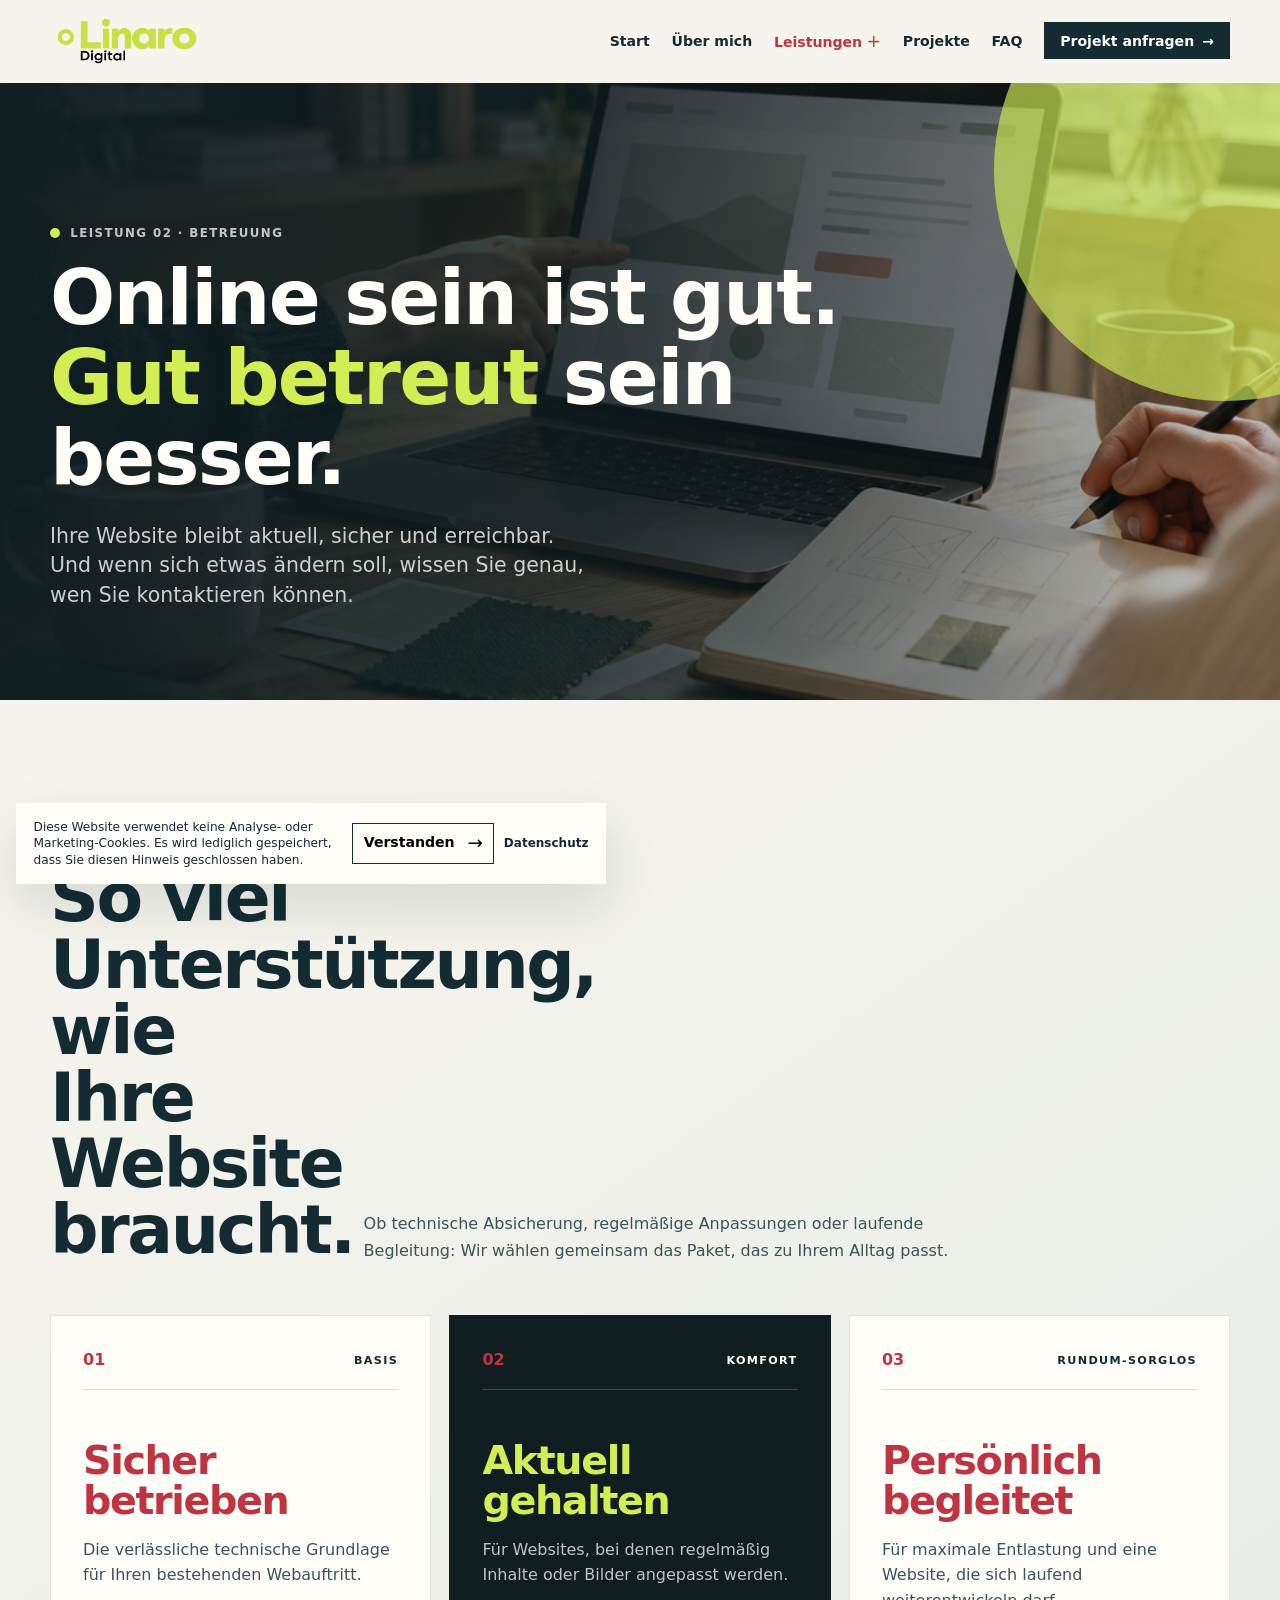
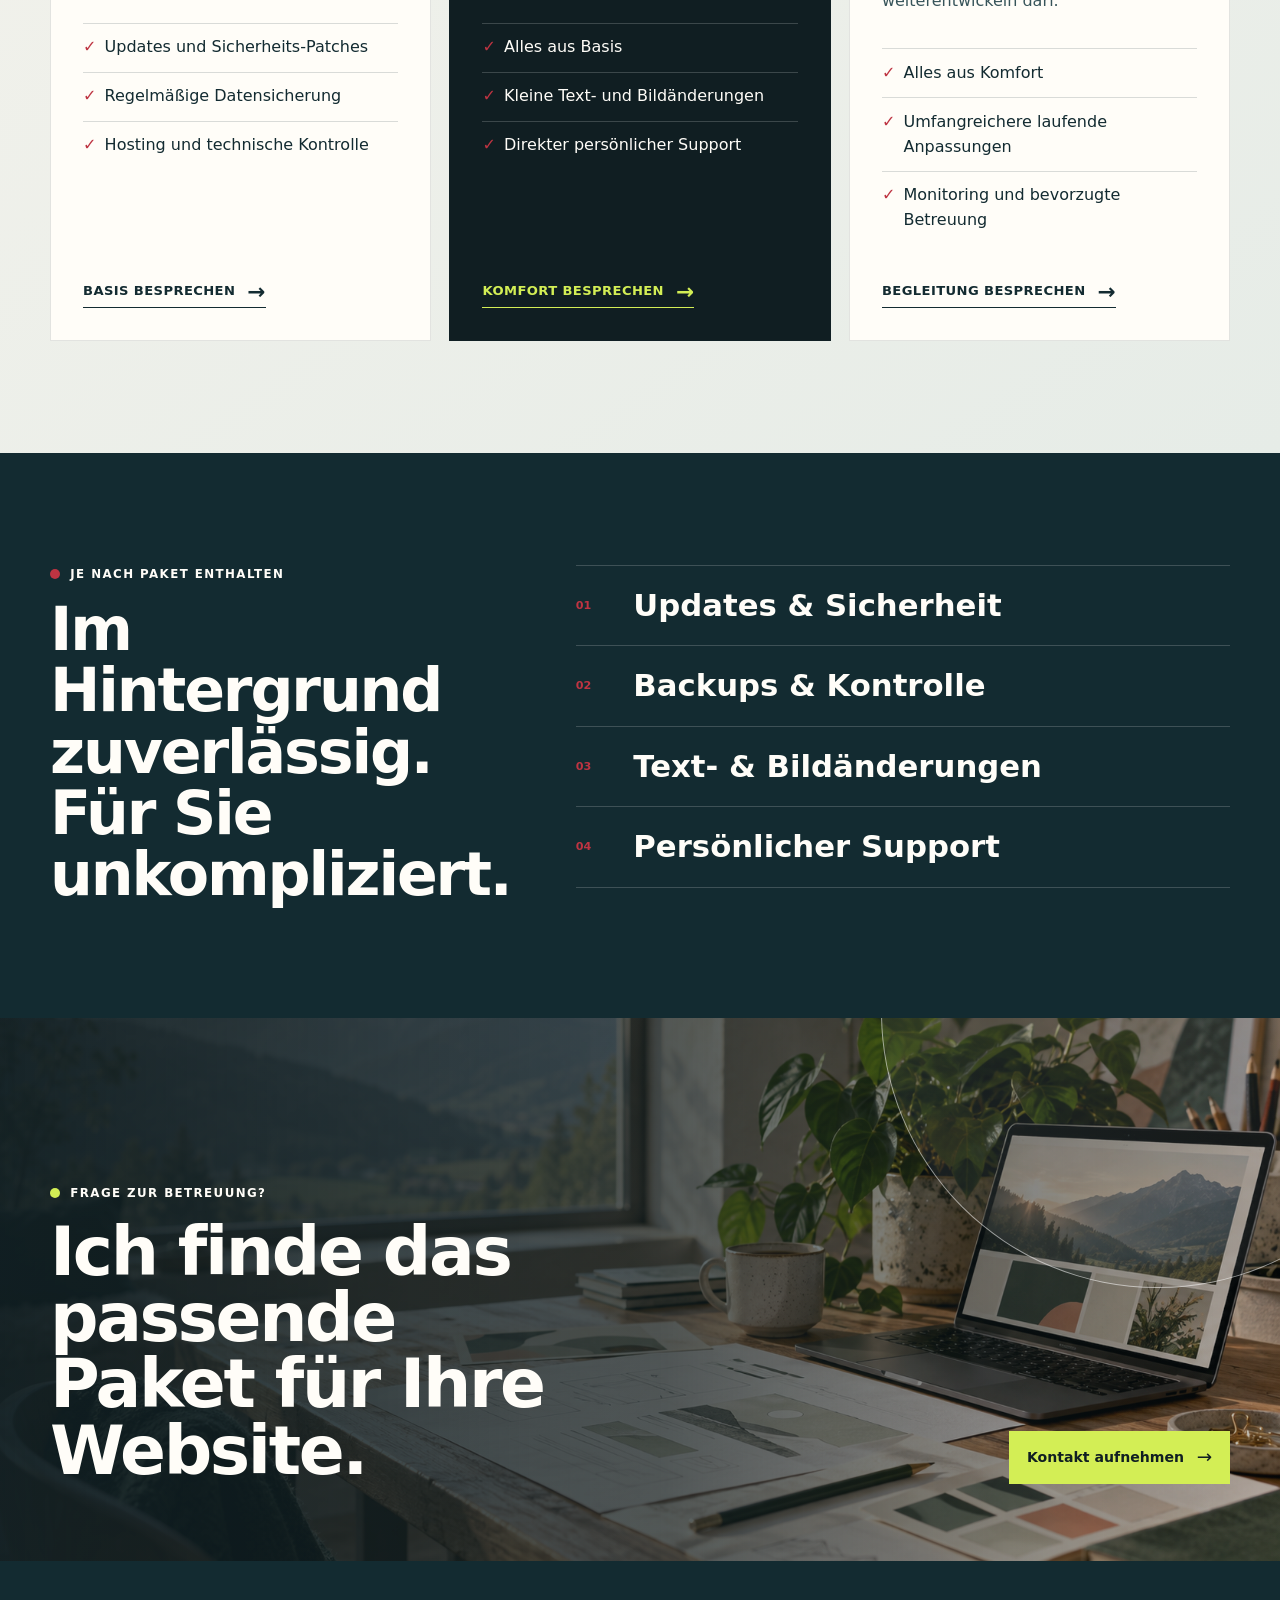
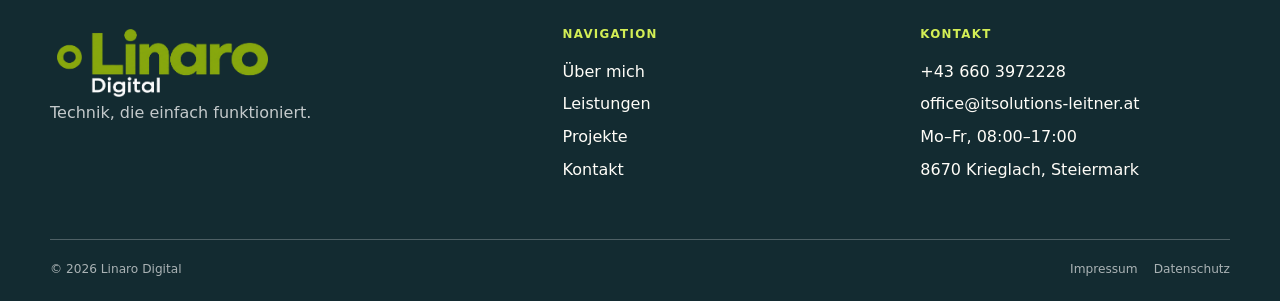
==== betreuung.html @ f9419bc7 "v1.0 Erstversion gutes Setup" ====
<!doctype html>
<html lang="de">
  <head>
    <meta charset="utf-8" />
    <meta name="viewport" content="width=device-width, initial-scale=1" />
    <meta
      name="description"
      content="Laufende Website-Betreuung mit Updates, Backups, Hosting und persönlichem Support von Linaro Digital."
    />
    <link rel="stylesheet" href="css/style.css" />
    <script src="js/script.js" defer></script>
    <title>Website-Betreuung | Linaro Digital</title>
    <link rel="icon" href="images/linaro-mark.png" type="image/png" />
  </head>
  <body>
    <a class="skip-link" href="#main">Zum Inhalt springen</a>
    <header class="site-header">
      <nav class="nav container" aria-label="Hauptnavigation">
        <a class="brand" href="index.html"
          ><span class="brand-mark"></span>Linaro<small>Digital</small></a
        ><button class="menu-toggle" type="button" aria-label="Menü öffnen" aria-expanded="false">
          <span></span><span></span><span></span>
        </button>
        <ul class="nav-links">
          <li><a href="index.html">Start</a></li>
          <li><a href="ueber-uns.html">Über mich</a></li>
          <li class="has-submenu">
            <button type="button">Leistungen</button>
            <ul class="submenu">
              <li><a href="webdesign.html">Webdesign</a></li>
              <li><a class="active" href="betreuung.html">Betreuung</a></li>
              <li><a href="domain-hosting.html">Domain & Hosting</a></li>
            </ul>
          </li>
          <li><a href="referenzen.html">Projekte</a></li>
          <li><a href="faq.html">FAQ</a></li>
          <li><a class="nav-cta" href="kontakt.html">Projekt anfragen</a></li>
        </ul>
      </nav>
    </header>
    <main id="main">
      <section class="page-hero">
        <div class="container reveal">
          <p class="eyebrow">Leistung 02 · Betreuung</p>
          <h1>Online sein ist gut. <span class="lime">Gut betreut</span> sein besser.</h1>
          <p class="lead">
            Ihre Website bleibt aktuell, sicher und erreichbar. Und wenn sich etwas ändern soll,
            wissen Sie genau, wen Sie kontaktieren können.
          </p>
        </div>
      </section>
      <section class="section care-showcase">
        <div class="container">
          <div class="care-showcase__head reveal">
            <div>
              <p class="eyebrow">Drei Möglichkeiten der Betreuung</p>
              <h2>So viel Unterstützung, wie Ihre Website braucht.</h2>
            </div>
            <p>
              Ob technische Absicherung, regelmäßige Anpassungen oder laufende Begleitung: Wir
              wählen gemeinsam das Paket, das zu Ihrem Alltag passt.
            </p>
          </div>
          <div class="care-showcase__grid">
            <article class="care-card reveal">
              <div class="care-card__top">
                <span>01</span>
                <p>Basis</p>
              </div>
              <h3>Sicher betrieben</h3>
              <p>Die verlässliche technische Grundlage für Ihren bestehenden Webauftritt.</p>
              <ul>
                <li>Updates und Sicherheits-Patches</li>
                <li>Regelmäßige Datensicherung</li>
                <li>Hosting und technische Kontrolle</li>
              </ul>
              <a class="text-arrow" href="kontakt.html">Basis besprechen <span>→</span></a>
            </article>
            <article class="care-card care-card--featured reveal delay-1">
              <div class="care-card__top">
                <span>02</span>
                <p>Komfort</p>
              </div>
              <h3>Aktuell gehalten</h3>
              <p>Für Websites, bei denen regelmäßig Inhalte oder Bilder angepasst werden.</p>
              <ul>
                <li>Alles aus Basis</li>
                <li>Kleine Text- und Bildänderungen</li>
                <li>Direkter persönlicher Support</li>
              </ul>
              <a class="text-arrow" href="kontakt.html">Komfort besprechen <span>→</span></a>
            </article>
            <article class="care-card reveal delay-2">
              <div class="care-card__top">
                <span>03</span>
                <p>Rundum-Sorglos</p>
              </div>
              <h3>Persönlich begleitet</h3>
              <p>
                Für maximale Entlastung und eine Website, die sich laufend weiterentwickeln darf.
              </p>
              <ul>
                <li>Alles aus Komfort</li>
                <li>Umfangreichere laufende Anpassungen</li>
                <li>Monitoring und bevorzugte Betreuung</li>
              </ul>
              <a class="text-arrow" href="kontakt.html">Begleitung besprechen <span>→</span></a>
            </article>
          </div>
        </div>
      </section>
      <section class="care-included section section--ink">
        <div class="container">
          <div class="care-included__intro reveal">
            <p class="eyebrow">Je nach Paket enthalten</p>
            <h2>Im Hintergrund zuverlässig. Für Sie unkompliziert.</h2>
          </div>
          <ul class="care-included__list reveal delay-1">
            <li><span>01</span>Updates &amp; Sicherheit</li>
            <li><span>02</span>Backups &amp; Kontrolle</li>
            <li><span>03</span>Text- &amp; Bildänderungen</li>
            <li><span>04</span>Persönlicher Support</li>
          </ul>
        </div>
      </section>
      <section class="cta-band">
        <div class="container">
          <div>
            <p class="eyebrow">Frage zur Betreuung?</p>
            <h2>Ich finde das passende Paket für Ihre Website.</h2>
          </div>
          <a class="button button--primary" href="kontakt.html">Kontakt aufnehmen</a>
        </div>
      </section>
    </main>
    <footer class="site-footer">
      <div class="container">
        <div class="footer-top">
          <div>
            <a class="brand footer-brand" href="index.html"
              ><span class="brand-mark"></span>Linaro<small>Digital</small></a
            >
            <p class="muted">Technik, die einfach funktioniert.</p>
          </div>
          <div>
            <p class="footer-title">Navigation</p>
            <ul class="footer-links">
              <li><a href="ueber-uns.html">Über mich</a></li>
              <li><a href="leistungen.html">Leistungen</a></li>
              <li><a href="referenzen.html">Projekte</a></li>
              <li><a href="kontakt.html">Kontakt</a></li>
            </ul>
          </div>
          <div>
            <p class="footer-title">Kontakt</p>
            <ul class="footer-links">
              <li><a href="tel:+436603972228">+43 660 3972228</a></li>
              <li>
                <a href="mailto:office@itsolutions-leitner.at">office@itsolutions-leitner.at</a>
              </li>
              <li>Mo–Fr, 08:00–17:00</li>
              <li>8670 Krieglach, Steiermark</li>
            </ul>
          </div>
        </div>
        <div class="footer-bottom">
          <span>© 2026 Linaro Digital</span>
          <div>
            <a href="impressum.html">Impressum</a><a href="datenschutz.html">Datenschutz</a>
          </div>
        </div>
      </div>
    </footer>
  </body>
</html>
---- css/style.css ----
/* === 1. VARIABLEN & RESET === */
:root {
  --ink: #132b31;
  --ink-soft: #37545a;
  --paper: #f7f4ed;
  --paper-dark: #e9e4d9;
  --lime: #d9f565;
  --lime-deep: #b8d943;
  --coral: #ff765d;
  --aqua: #aee2db;
  --line: rgba(19, 43, 49, 0.16);
  --white: #fffdf8;
  --shadow: 0 22px 54px rgba(19, 43, 49, 0.13);
  --radius: 1.5rem;
  --display: 'Arial Narrow', 'Helvetica Neue', Arial, sans-serif;
  --body: Arial, Helvetica, sans-serif;
}
* {
  box-sizing: border-box;
}
html {
  scroll-behavior: smooth;
}
body {
  margin: 0;
  color: var(--ink);
  background: var(--paper);
  font-family: var(--body);
  font-size: 16px;
  line-height: 1.55;
}
body.menu-open {
  overflow: hidden;
}
img {
  max-width: 100%;
  display: block;
}
a {
  color: inherit;
  text-decoration: none;
}
button,
input,
textarea,
select {
  font: inherit;
}
button {
  cursor: pointer;
}
.skip-link {
  background: var(--ink);
  color: var(--white);
  left: 1rem;
  padding: 0.7rem 1rem;
  position: fixed;
  top: -5rem;
  z-index: 100;
}
.skip-link:focus {
  top: 1rem;
}
.container {
  width: min(1180px, calc(100% - 3rem));
  margin-inline: auto;
}
.section {
  padding: 7rem 0;
}
.section--tight {
  padding: 4.6rem 0;
}
.section--ink {
  color: var(--white);
  background: var(--ink);
}
.eyebrow {
  align-items: center;
  display: flex;
  font-size: 0.74rem;
  font-weight: 700;
  gap: 0.65rem;
  letter-spacing: 0.12em;
  margin: 0 0 1rem;
  text-transform: uppercase;
}
.eyebrow::before {
  background: var(--coral);
  border-radius: 100%;
  content: '';
  display: inline-block;
  height: 0.62rem;
  width: 0.62rem;
}
.section__head {
  display: grid;
  gap: 1rem;
  grid-template-columns: minmax(0, 1.12fr) minmax(0, 0.7fr);
  margin-bottom: 3.2rem;
}
.section__head p {
  color: var(--ink-soft);
  font-size: 1.05rem;
  margin: 2.2rem 0 0;
  max-width: 36rem;
}
.section--ink .section__head p,
.section--ink .muted {
  color: rgba(255, 255, 255, 0.72);
}
h1,
h2,
h3,
h4 {
  font-family: var(--display);
  letter-spacing: -0.065em;
  line-height: 0.94;
  margin: 0;
}
h1 {
  font-size: clamp(3.7rem, 8.3vw, 8.4rem);
  font-weight: 800;
  max-width: 12ch;
}
h2 {
  font-size: clamp(2.5rem, 5vw, 5rem);
  font-weight: 800;
  max-width: 12ch;
}
h3 {
  font-size: clamp(1.6rem, 2.2vw, 2.25rem);
  font-weight: 750;
}
p {
  margin: 0 0 1rem;
}
.lead {
  font-size: clamp(1.12rem, 1.65vw, 1.4rem);
  line-height: 1.45;
}
.muted {
  color: var(--ink-soft);
}
.text-link {
  border-bottom: 1px solid currentColor;
  font-weight: 700;
  padding-bottom: 0.13rem;
}
.text-link:hover {
  color: var(--coral);
}

/* === 2. TYPOGRAFIE === */
.display-line {
  display: block;
}
.accent {
  color: var(--coral);
}
.lime {
  color: var(--lime);
}
.numbers {
  font-variant-numeric: tabular-nums;
}

/* === 3. LAYOUT === */
.grid-2 {
  display: grid;
  gap: 2rem;
  grid-template-columns: repeat(2, minmax(0, 1fr));
}
.grid-3 {
  display: grid;
  gap: 1.25rem;
  grid-template-columns: repeat(3, minmax(0, 1fr));
}
.grid-4 {
  display: grid;
  gap: 1.1rem;
  grid-template-columns: repeat(4, minmax(0, 1fr));
}
.sr-only {
  height: 1px;
  margin: -1px;
  overflow: hidden;
  position: absolute;
  width: 1px;
  clip: rect(0, 0, 0, 0);
}
.pill {
  border: 1px solid var(--line);
  border-radius: 100vmax;
  display: inline-block;
  font-size: 0.75rem;
  font-weight: 700;
  letter-spacing: 0.06em;
  padding: 0.42rem 0.72rem;
  text-transform: uppercase;
}

/* === 4. NAVIGATION === */
.site-header {
  background: rgba(247, 244, 237, 0.91);
  border-bottom: 1px solid transparent;
  left: 0;
  position: sticky;
  top: 0;
  transition: 0.25s ease;
  width: 100%;
  z-index: 40;
}
.site-header.is-scrolled {
  border-color: var(--line);
  box-shadow: 0 6px 20px rgba(19, 43, 49, 0.05);
}
.nav {
  align-items: center;
  display: flex;
  height: 82px;
  justify-content: space-between;
}
.brand {
  align-items: center;
  background: url('../images/linaro-logo.png') center / contain no-repeat;
  display: inline-flex;
  flex: 0 0 auto;
  height: 3.15rem;
  overflow: hidden;
  text-indent: -9999px;
  width: clamp(8.8rem, 12vw, 10.5rem);
}
.brand-mark {
  display: none;
}
.brand small {
  display: none;
}
.nav-links {
  align-items: center;
  display: flex;
  gap: clamp(0.9rem, 1.7vw, 1.8rem);
  list-style: none;
  margin: 0;
  padding: 0;
}
.nav-links > li {
  position: relative;
}
.nav-links a,
.nav-links button {
  background: none;
  border: 0;
  color: var(--ink);
  font-size: 0.88rem;
  font-weight: 700;
  padding: 0.5rem 0;
}
.nav-links a::after {
  background: var(--coral);
  bottom: 0.15rem;
  content: '';
  height: 2px;
  left: 0;
  position: absolute;
  transform: scaleX(0);
  transform-origin: left;
  transition: transform 0.2s;
  width: 100%;
}
.nav-links a:hover::after,
.nav-links a.active::after {
  transform: scaleX(1);
}
.has-submenu > button::after {
  content: '+';
  font-size: 1.08rem;
  font-weight: 400;
  margin-left: 0.28rem;
}
.submenu {
  background: var(--white);
  box-shadow: var(--shadow);
  display: none;
  left: -0.9rem;
  list-style: none;
  margin: 0;
  min-width: 190px;
  padding: 0.65rem 0.9rem;
  position: absolute;
  top: 100%;
}
.has-submenu:hover .submenu,
.has-submenu:focus-within .submenu,
.has-submenu.open .submenu {
  display: block;
}
.submenu a {
  display: block;
  padding: 0.45rem 0;
  white-space: nowrap;
}
.nav-cta {
  background: var(--ink) !important;
  color: var(--white) !important;
  padding: 0.66rem 1rem !important;
}
.nav-cta::after {
  display: none;
}
.menu-toggle {
  background: none;
  border: 0;
  display: none;
  height: 40px;
  padding: 0;
  width: 40px;
}
.menu-toggle span {
  background: var(--ink);
  display: block;
  height: 2px;
  margin: 5px auto;
  transition: 0.2s;
  width: 23px;
}

/* === 5. BUTTONS === */
.button-row {
  display: flex;
  flex-wrap: wrap;
  gap: 0.75rem;
  margin-top: 2rem;
}
.button {
  align-items: center;
  border: 1px solid var(--ink);
  display: inline-flex;
  font-size: 0.88rem;
  font-weight: 700;
  gap: 0.8rem;
  justify-content: center;
  min-height: 3.25rem;
  padding: 0.72rem 1.05rem;
  transition:
    transform 0.2s,
    background 0.2s,
    color 0.2s;
}
.button::after {
  content: '→';
  font-size: 1.15rem;
  font-weight: 400;
}
.button:hover {
  transform: translateY(-3px);
}
.button--primary {
  background: var(--ink);
  color: var(--white);
}
.button--primary:hover {
  background: var(--coral);
  border-color: var(--coral);
}
.button--lime {
  background: var(--lime);
  border-color: var(--lime);
  color: var(--ink);
}
.button--lime:hover {
  background: var(--white);
}
.button--plain {
  background: transparent;
}

/* === 6. HERO === */
.hero {
  min-height: min(785px, calc(100vh - 82px));
  overflow: hidden;
  padding: clamp(4rem, 9vw, 8rem) 0 4rem;
  position: relative;
}
.hero::before {
  border: 1px solid rgba(19, 43, 49, 0.12);
  border-radius: 50%;
  content: '';
  height: 58vw;
  min-height: 540px;
  min-width: 540px;
  position: absolute;
  right: -23vw;
  top: -18vw;
  width: 58vw;
}
.hero::after {
  background: var(--aqua);
  border-radius: 50%;
  content: '';
  filter: blur(1px);
  height: 13vw;
  min-height: 150px;
  min-width: 150px;
  position: absolute;
  right: 8%;
  top: 14%;
  width: 13vw;
}
.hero__inner {
  display: grid;
  gap: 2rem;
  grid-template-columns: minmax(0, 1.14fr) minmax(340px, 0.86fr);
  position: relative;
  z-index: 1;
}
.hero__copy {
  align-self: center;
  padding-bottom: 2rem;
}
.hero__copy .lead {
  margin-top: 1.5rem;
  max-width: 35rem;
}
.hero__visual {
  align-self: center;
  min-height: 460px;
  position: relative;
}
.hero-orbit {
  border: 1px solid var(--ink);
  border-radius: 50%;
  height: min(31vw, 420px);
  min-height: 350px;
  min-width: 350px;
  position: absolute;
  right: 4%;
  top: 2rem;
  width: min(31vw, 420px);
}
.hero-orbit::before,
.hero-orbit::after {
  border: 1px solid var(--ink);
  border-radius: inherit;
  content: '';
  inset: 11%;
  position: absolute;
}
.hero-orbit::after {
  inset: 28%;
}
.hero-screen {
  background: var(--ink);
  box-shadow: var(--shadow);
  color: var(--white);
  left: 0;
  min-height: 270px;
  padding: 1.3rem;
  position: absolute;
  top: 5.7rem;
  transform: rotate(-5deg);
  width: min(83%, 370px);
}
.screen-bar {
  align-items: center;
  display: flex;
  gap: 0.35rem;
  margin-bottom: 3.2rem;
}
.screen-bar i {
  background: var(--coral);
  border-radius: 50%;
  display: block;
  height: 0.42rem;
  width: 0.42rem;
}
.screen-bar i:nth-child(2) {
  background: var(--lime);
}
.screen-bar i:nth-child(3) {
  background: var(--aqua);
}
.screen-copy {
  font-family: var(--display);
  font-size: clamp(2rem, 3.4vw, 3.6rem);
  font-weight: 800;
  letter-spacing: -0.08em;
  line-height: 0.86;
  max-width: 7ch;
}
.screen-copy em {
  color: var(--lime);
  font-style: normal;
}
.screen-dots {
  bottom: 1.3rem;
  display: flex;
  gap: 0.35rem;
  left: 1.3rem;
  position: absolute;
}
.screen-dots span {
  background: var(--white);
  height: 0.5rem;
  opacity: 0.5;
  width: 1.6rem;
}
.screen-dots span:first-child {
  background: var(--coral);
  opacity: 1;
}
.hero-badge {
  background: var(--coral);
  bottom: 1rem;
  color: var(--ink);
  font-size: 0.82rem;
  font-weight: 700;
  padding: 1rem;
  position: absolute;
  right: 0;
  transform: rotate(8deg);
  width: 145px;
}
.hero-badge strong {
  display: block;
  font-family: var(--display);
  font-size: 2.6rem;
  letter-spacing: -0.09em;
  line-height: 0.8;
  margin-bottom: 0.38rem;
}
.hero-scroll {
  align-items: center;
  bottom: 1.2rem;
  display: flex;
  font-size: 0.7rem;
  font-weight: 700;
  gap: 0.6rem;
  left: max(1.5rem, calc((100% - 1180px) / 2));
  letter-spacing: 0.1em;
  position: absolute;
  text-transform: uppercase;
  z-index: 2;
}
.hero-scroll span {
  background: var(--ink);
  display: inline-block;
  height: 1px;
  width: 2.8rem;
}
.page-hero {
  background: var(--ink);
  color: var(--white);
  overflow: hidden;
  padding: clamp(4.2rem, 8vw, 7.5rem) 0;
  position: relative;
}
.page-hero::after {
  background: var(--lime);
  border-radius: 50%;
  content: '';
  height: 38vw;
  max-height: 500px;
  max-width: 500px;
  position: absolute;
  right: -10vw;
  top: -18vw;
  width: 38vw;
}
.page-hero .container {
  position: relative;
  z-index: 1;
}
.page-hero h1 {
  max-width: 11ch;
}
.page-hero .lead {
  color: rgba(255, 255, 255, 0.78);
  margin: 1.5rem 0 0;
  max-width: 42rem;
}
.page-hero .eyebrow::before {
  background: var(--lime);
}

/* === 7. SECTIONS === */
.intro {
  display: grid;
  gap: 3rem;
  grid-template-columns: 0.86fr 1.14fr;
}
.intro__aside {
  border-top: 2px solid var(--ink);
  padding-top: 1rem;
}
.intro__aside p {
  font-size: 0.92rem;
  max-width: 19rem;
}
.intro__body {
  font-size: clamp(1.35rem, 2.25vw, 2.1rem);
  line-height: 1.24;
  max-width: 29ch;
}
.intro__body strong {
  color: var(--coral);
}
.marquee {
  background: var(--lime);
  overflow: hidden;
  padding: 1rem 0;
  white-space: nowrap;
}
.marquee__track {
  animation: marquee 22s linear infinite;
  display: inline-block;
  font-family: var(--display);
  font-size: clamp(1.5rem, 3vw, 2.8rem);
  font-weight: 800;
  letter-spacing: -0.06em;
}
.marquee__track span {
  padding-right: 1.3rem;
}
.marquee__track b {
  color: var(--coral);
  padding-right: 1.3rem;
}
.service-card {
  background: var(--white);
  display: flex;
  flex-direction: column;
  min-height: 350px;
  padding: 1.6rem;
  position: relative;
  transition:
    transform 0.25s,
    box-shadow 0.25s;
}
.service-card:hover {
  box-shadow: var(--shadow);
  transform: translateY(-7px);
}
.service-card__number {
  color: var(--coral);
  font-size: 0.78rem;
  font-weight: 700;
  letter-spacing: 0.1em;
}
.service-card h3 {
  margin: auto 0 1rem;
  max-width: 8ch;
}
.service-card p {
  color: var(--ink-soft);
  font-size: 0.93rem;
}
.service-card__arrow {
  align-items: center;
  border: 1px solid var(--ink);
  border-radius: 50%;
  display: flex;
  font-size: 1.35rem;
  height: 2.8rem;
  justify-content: center;
  margin-top: auto;
  width: 2.8rem;
}
.service-card--lime {
  background: var(--lime);
}
.service-card--aqua {
  background: var(--aqua);
}
.service-card--coral {
  background: var(--coral);
}
.feature-list {
  border-top: 1px solid rgba(255, 255, 255, 0.3);
  list-style: none;
  margin: 0;
  padding: 0;
}
.feature-list li {
  align-items: start;
  border-bottom: 1px solid rgba(255, 255, 255, 0.3);
  display: grid;
  gap: 1rem;
  grid-template-columns: 2.2rem minmax(0, 1fr);
  padding: 1.7rem 0;
}
.feature-list span {
  color: var(--lime);
  font-size: 0.78rem;
  font-weight: 700;
}
.feature-list h3 {
  margin-bottom: 0.45rem;
}
.feature-list p {
  color: rgba(255, 255, 255, 0.72);
  margin: 0;
  max-width: 48rem;
}
.process {
  counter-reset: process;
}
.process-step {
  border-top: 1px solid var(--line);
  display: grid;
  gap: 1rem;
  grid-template-columns: 6rem minmax(0, 0.8fr) minmax(0, 1.2fr);
  padding: 1.3rem 0;
}
.process-step::before {
  color: var(--coral);
  content: '0' counter(process);
  counter-increment: process;
  font-family: var(--display);
  font-size: 1.55rem;
  font-weight: 800;
  letter-spacing: -0.07em;
}
.process-step p {
  color: var(--ink-soft);
  margin: 0;
  max-width: 40rem;
}
.project-card {
  background: var(--white);
  overflow: hidden;
}
.project-card__image {
  align-items: flex-end;
  background: var(--ink);
  color: var(--white);
  display: flex;
  height: 290px;
  overflow: hidden;
  padding: 1.5rem;
  position: relative;
}
.project-card__image::before {
  border: 1px solid rgba(255, 255, 255, 0.45);
  border-radius: 50%;
  content: '';
  height: 220px;
  position: absolute;
  right: -35px;
  top: -45px;
  width: 220px;
}
.project-card__image::after {
  background: var(--lime);
  border-radius: 50%;
  content: '';
  height: 80px;
  position: absolute;
  right: 50px;
  top: 37px;
  width: 80px;
}
.project-card--metal .project-card__image {
  background: #66747c;
}
.project-card--metal .project-card__image::after {
  background: var(--coral);
  border-radius: 0;
  transform: rotate(45deg);
}
.project-card__image span {
  font-family: var(--display);
  font-size: 2.3rem;
  font-weight: 800;
  letter-spacing: -0.08em;
  line-height: 0.85;
  max-width: 7ch;
  position: relative;
  z-index: 1;
}
.project-card__body {
  padding: 1.4rem;
}
.project-card__meta {
  color: var(--ink-soft);
  font-size: 0.75rem;
  font-weight: 700;
  letter-spacing: 0.08em;
  text-transform: uppercase;
}
.project-card h3 {
  margin: 0.55rem 0 1.1rem;
}
.project-card .text-link {
  font-size: 0.9rem;
}
.quote {
  background: var(--aqua);
  padding: clamp(2rem, 5vw, 5rem);
}
.quote blockquote {
  font-family: var(--display);
  font-size: clamp(2.1rem, 5vw, 4.8rem);
  font-weight: 800;
  letter-spacing: -0.07em;
  line-height: 0.94;
  margin: 0;
  max-width: 16ch;
}
.quote cite {
  display: block;
  font-size: 0.84rem;
  font-style: normal;
  font-weight: 700;
  margin-top: 2rem;
}
.faq {
  border-top: 1px solid var(--line);
}
.faq-item {
  border-bottom: 1px solid var(--line);
}
.faq-item summary {
  align-items: center;
  cursor: pointer;
  display: flex;
  font-family: var(--display);
  font-size: clamp(1.35rem, 2vw, 2rem);
  font-weight: 750;
  gap: 1rem;
  justify-content: space-between;
  letter-spacing: -0.05em;
  list-style: none;
  padding: 1.25rem 0;
}
.faq-item summary::-webkit-details-marker {
  display: none;
}
.faq-item summary::after {
  content: '+';
  font-family: var(--body);
  font-size: 1.6rem;
  font-weight: 400;
}
.faq-item[open] summary::after {
  content: '−';
}
.faq-item p {
  color: var(--ink-soft);
  max-width: 52rem;
  padding: 0 3rem 1.6rem 0;
}
.cta-band {
  background: var(--coral);
  color: var(--ink);
  overflow: hidden;
  padding: clamp(3rem, 6vw, 6rem) 0;
  position: relative;
}
.cta-band::after {
  border: 1px solid rgba(19, 43, 49, 0.4);
  border-radius: 50%;
  content: '';
  height: 43vw;
  position: absolute;
  right: -12vw;
  top: -22vw;
  width: 43vw;
}
.cta-band .container {
  align-items: end;
  display: flex;
  gap: 2rem;
  justify-content: space-between;
  position: relative;
  z-index: 1;
}
.cta-band h2 {
  max-width: 10ch;
}
.cta-band .button {
  flex: 0 0 auto;
}
.price-card {
  background: var(--white);
  display: flex;
  flex-direction: column;
  min-height: 440px;
  padding: 1.6rem;
}
.price-card--featured {
  background: var(--ink);
  color: var(--white);
}
.price-card ul {
  list-style: none;
  margin: 1.8rem 0;
  padding: 0;
}
.price-card li {
  border-top: 1px solid var(--line);
  font-size: 0.9rem;
  padding: 0.7rem 0;
}
.price-card--featured li {
  border-color: rgba(255, 255, 255, 0.22);
}
.price-card .button {
  margin-top: auto;
}
.price-card--featured .button {
  background: var(--lime);
  border-color: var(--lime);
  color: var(--ink);
}
.contact-layout {
  align-items: start;
  display: grid;
  gap: clamp(2rem, 7vw, 7rem);
  grid-template-columns: 0.8fr 1.2fr;
}
.contact-data {
  border-top: 2px solid var(--ink);
  margin-top: 2.5rem;
  padding-top: 1.2rem;
}
.contact-data a {
  display: block;
  font-family: var(--display);
  font-size: clamp(1.45rem, 2vw, 2rem);
  font-weight: 800;
  letter-spacing: -0.06em;
  margin-bottom: 0.8rem;
}
.contact-data p {
  color: var(--ink-soft);
}
.contact-form {
  background: var(--white);
  padding: clamp(1.4rem, 4vw, 3rem);
}
.form-grid {
  display: grid;
  gap: 1rem;
  grid-template-columns: repeat(2, minmax(0, 1fr));
}
.field {
  display: flex;
  flex-direction: column;
  gap: 0.38rem;
  margin-bottom: 1rem;
}
.field--full {
  grid-column: 1 / -1;
}
.field label {
  font-size: 0.78rem;
  font-weight: 700;
}
.field input,
.field textarea,
.field select {
  background: transparent;
  border: 0;
  border-bottom: 1px solid var(--ink-soft);
  border-radius: 0;
  color: var(--ink);
  padding: 0.68rem 0;
}
.field textarea {
  min-height: 120px;
  resize: vertical;
}
.checkbox {
  align-items: start;
  display: flex;
  font-size: 0.78rem;
  gap: 0.55rem;
  margin: 0.5rem 0 1.2rem;
}
.checkbox input {
  accent-color: var(--coral);
  margin-top: 0.2rem;
}
.form-success {
  background: var(--lime);
  display: none;
  font-size: 0.9rem;
  font-weight: 700;
  margin-top: 1rem;
  padding: 1rem;
}
.form-success.visible {
  display: block;
}
.legal {
  max-width: 52rem;
}
.legal h2 {
  font-size: clamp(2rem, 3vw, 3.2rem);
  margin: 3rem 0 1rem;
}
.legal h3 {
  font-size: 1.35rem;
  letter-spacing: -0.04em;
  margin: 2rem 0 0.7rem;
}
.legal p,
.legal li {
  color: var(--ink-soft);
}
.legal ul {
  padding-left: 1.15rem;
}

/* === 8. KOMPONENTEN (Cards, Team, FAQ etc.) === */
.team-card {
  background: var(--white);
  padding: 1.5rem;
}
.team-card__portrait {
  aspect-ratio: 632 / 609;
  display: block;
  height: auto;
  margin-bottom: 1.4rem;
  object-fit: cover;
  object-position: center;
  width: 100%;
}
.image-note {
  color: var(--ink-soft);
  font-size: 0.73rem;
  font-style: italic;
  margin-top: 0.65rem;
}
.stat {
  border-top: 2px solid var(--lime);
  padding-top: 0.8rem;
}
.stat strong {
  display: block;
  font-family: var(--display);
  font-size: clamp(2rem, 4vw, 3.8rem);
  font-weight: 800;
  letter-spacing: -0.08em;
  line-height: 1;
}
.stat span {
  color: rgba(255, 255, 255, 0.74);
  display: block;
  font-size: 0.85rem;
  margin-top: 0.55rem;
}
.service-detail {
  align-items: start;
  border-top: 1px solid var(--line);
  display: grid;
  gap: 2rem;
  grid-template-columns: 1fr 2fr;
  padding: 2rem 0;
}
.service-detail .pill {
  justify-self: start;
}
.service-detail p {
  color: var(--ink-soft);
  max-width: 44rem;
}
.check-list {
  list-style: none;
  margin: 1.4rem 0 0;
  padding: 0;
}
.check-list li {
  border-top: 1px solid var(--line);
  padding: 0.65rem 0 0.65rem 1.35rem;
  position: relative;
}
.check-list li::before {
  color: var(--coral);
  content: '✓';
  font-weight: 700;
  left: 0;
  position: absolute;
}
.case-hero {
  min-height: 480px;
  position: relative;
}
.case-hero .project-card__image {
  height: 100%;
  min-height: 480px;
}
.case-facts {
  background: var(--white);
  display: grid;
  gap: 0;
  grid-template-columns: repeat(3, 1fr);
}
.case-fact {
  border-right: 1px solid var(--line);
  padding: 1.4rem;
}
.case-fact:last-child {
  border: 0;
}
.case-fact span {
  color: var(--ink-soft);
  display: block;
  font-size: 0.72rem;
  font-weight: 700;
  letter-spacing: 0.1em;
  text-transform: uppercase;
}
.case-fact strong {
  display: block;
  font-family: var(--display);
  font-size: 1.4rem;
  letter-spacing: -0.05em;
  margin-top: 0.35rem;
}

/* === 9. FOOTER === */
.site-footer {
  background: var(--ink);
  color: var(--white);
  padding: 4rem 0 1.4rem;
}
.footer-top {
  display: grid;
  gap: 3rem;
  grid-template-columns: 1.2fr 0.8fr 0.8fr;
  padding-bottom: 3rem;
}
.footer-brand {
  background-image: url('../images/linaro-logo-light.png');
  height: 4.75rem;
  width: min(14rem, 100%);
}
.footer-title {
  color: var(--lime);
  font-size: 0.74rem;
  font-weight: 700;
  letter-spacing: 0.11em;
  margin-bottom: 1rem;
  text-transform: uppercase;
}
.footer-links {
  list-style: none;
  margin: 0;
  padding: 0;
}
.footer-links li {
  margin: 0.5rem 0;
}
.footer-links a:hover {
  color: var(--lime);
}
.footer-bottom {
  border-top: 1px solid rgba(255, 255, 255, 0.25);
  color: rgba(255, 255, 255, 0.64);
  display: flex;
  font-size: 0.76rem;
  gap: 1rem;
  justify-content: space-between;
  padding-top: 1.25rem;
}
.footer-bottom div {
  display: flex;
  gap: 1rem;
}
.cookie-banner {
  align-items: center;
  background: var(--white);
  bottom: 1rem;
  box-shadow: var(--shadow);
  display: flex;
  gap: 1rem;
  justify-content: space-between;
  left: 1rem;
  max-width: 590px;
  padding: 1rem 1.1rem;
  position: fixed;
  z-index: 60;
}
.cookie-banner p {
  font-size: 0.76rem;
  line-height: 1.35;
  margin: 0;
}
.cookie-banner div {
  align-items: center;
  display: flex;
  flex: 0 0 auto;
  gap: 0.6rem;
}
.cookie-banner .button {
  min-height: 2.3rem;
  padding: 0.35rem 0.65rem;
  white-space: nowrap;
}
.cookie-banner a {
  font-size: 0.75rem;
  font-weight: 700;
}

/* === 10. ANIMATIONEN === */
/* Premium editorial system — used by the redesigned start page and shared page chrome. */
:root {
  --coral: #be3442;
  --ink-deep: #101e22;
  --ink-light: #dce8e4;
  --cloud: #f4f1ea;
  --lime: #d3ee55;
  --line-light: rgba(255, 255, 255, 0.18);
}
body {
  background: var(--cloud);
}
a:focus-visible,
button:focus-visible,
summary:focus-visible,
input:focus-visible,
textarea:focus-visible,
select:focus-visible {
  outline: 3px solid var(--lime);
  outline-offset: 4px;
}
.site-header--dark {
  background: rgba(16, 30, 34, 0.74);
  backdrop-filter: blur(15px);
  color: var(--white);
  position: fixed;
}
.site-header--dark.is-scrolled {
  background: rgba(16, 30, 34, 0.94);
  border-color: rgba(255, 255, 255, 0.13);
}
.site-header--dark .brand {
  background-image: url('../images/linaro-logo-light.png');
}
.site-header--dark .nav-links a,
.site-header--dark .nav-links button {
  color: var(--white);
}
.site-header--dark .nav-links a::after {
  background: var(--lime);
}
.site-header--dark .has-submenu > button::after {
  color: var(--lime);
}
.site-header--dark .submenu {
  background: var(--ink-deep);
}
.site-header--dark .nav-cta {
  background: var(--lime) !important;
  color: var(--ink-deep) !important;
}
.site-header--dark .menu-toggle span {
  background: var(--white);
}
.hero-premium {
  background: var(--ink-deep);
  color: var(--white);
  min-height: 840px;
  overflow: hidden;
  padding: 10.8rem 0 4rem;
  position: relative;
}
.hero-premium__grain {
  background-image: url("data:image/svg+xml,%3Csvg viewBox='0 0 180 180' xmlns='http://www.w3.org/2000/svg'%3E%3Cfilter id='n'%3E%3CfeTurbulence type='fractalNoise' baseFrequency='.9' numOctaves='3' stitchTiles='stitch'/%3E%3C/filter%3E%3Crect width='100%25' height='100%25' filter='url(%23n)' opacity='.38'/%3E%3C/svg%3E");
  inset: 0;
  mix-blend-mode: soft-light;
  opacity: 0.13;
  pointer-events: none;
  position: absolute;
  z-index: 0;
}
.hero-premium__copy {
  position: relative;
  z-index: 2;
}
.hero-kicker,
.section-label {
  align-items: center;
  color: var(--ink-soft);
  display: flex;
  font-size: 0.68rem;
  font-weight: 700;
  gap: 0.65rem;
  letter-spacing: 0.16em;
  line-height: 1.4;
  margin: 0 0 1.4rem;
  text-transform: uppercase;
}
.hero-kicker {
  color: rgba(255, 255, 255, 0.72);
}
.hero-kicker span,
.section-label::before {
  background: var(--lime);
  border-radius: 50%;
  content: '';
  display: block;
  height: 0.55rem;
  width: 0.55rem;
}
.section-label::before {
  background: var(--coral);
}
.section-label--light {
  color: rgba(255, 255, 255, 0.7);
}
.section-label--light::before {
  background: var(--lime);
}
.hero-premium h1 {
  font-family: var(--display);
  font-size: clamp(4.1rem, 10vw, 10.5rem);
  letter-spacing: -0.095em;
  line-height: 0.76;
  max-width: 8.8ch;
  position: relative;
  text-transform: uppercase;
  z-index: 3;
}
.hero-premium h1 span {
  display: block;
}
.hero-premium h1 .outline-text {
  -webkit-text-stroke: 1.5px rgba(255, 255, 255, 0.95);
  color: transparent;
}
.hero-premium h1 .accent-text {
  color: var(--lime);
  margin-left: 0.28ch;
}
.hero-premium__intro {
  display: flex;
  gap: 3rem;
  margin: 2.25rem 0 0 0.3rem;
  max-width: 49rem;
  position: relative;
  z-index: 3;
}
.hero-premium__intro p {
  color: rgba(255, 255, 255, 0.82);
  font-size: 1.02rem;
  line-height: 1.55;
  margin: 0;
  max-width: 25rem;
}
.text-arrow {
  align-items: center;
  border-bottom: 1px solid currentColor;
  display: inline-flex;
  font-size: 0.82rem;
  font-weight: 750;
  gap: 0.75rem;
  height: fit-content;
  letter-spacing: 0.03em;
  padding: 0.3rem 0;
  text-transform: uppercase;
  transition:
    color 0.2s,
    gap 0.2s;
  white-space: nowrap;
}
.text-arrow span {
  font-size: 1.35rem;
  line-height: 0.7;
}
.text-arrow:hover {
  color: var(--coral);
  gap: 1rem;
}
.hero-premium__art {
  height: min(66vw, 720px);
  max-height: 720px;
  min-height: 530px;
  pointer-events: auto;
  position: absolute;
  right: -3vw;
  top: 7.5rem;
  width: min(68vw, 1000px);
  z-index: 1;
}
.hero-premium__art::before {
  border: 1px solid rgba(255, 255, 255, 0.28);
  content: '';
  height: 72%;
  left: -7%;
  position: absolute;
  top: 11%;
  transform: rotate(-7deg);
  width: 89%;
  z-index: -1;
}
.hero-frame {
  height: 100%;
  margin: 0;
  opacity: 0;
  overflow: hidden;
  position: absolute;
  right: 0;
  transform: translateX(5%) scale(0.98);
  transition:
    opacity 0.8s ease,
    transform 1.1s cubic-bezier(0.2, 0.8, 0.2, 1);
  width: 91%;
}
.hero-frame::after {
  background:
    linear-gradient(90deg, rgba(16, 30, 34, 0.8) 0%, rgba(16, 30, 34, 0.06) 37%, transparent 100%),
    linear-gradient(0deg, rgba(16, 30, 34, 0.5), transparent 35%);
  content: '';
  inset: 0;
  pointer-events: none;
  position: absolute;
}
.hero-frame.is-active {
  opacity: 1;
  transform: translateX(0) scale(1);
}
.hero-frame img {
  height: 100%;
  object-fit: cover;
  width: 100%;
}
.hero-frame:nth-child(3) img {
  object-position: 52% center;
}
.hero-frame figcaption {
  bottom: 1.25rem;
  color: var(--white);
  display: flex;
  font-size: 0.7rem;
  font-weight: 700;
  gap: 1.1rem;
  letter-spacing: 0.1em;
  position: absolute;
  right: 1.5rem;
  text-transform: uppercase;
  z-index: 2;
}
.hero-frame figcaption span {
  color: var(--lime);
}
.hero-slider-controls {
  bottom: 1.1rem;
  display: flex;
  flex-direction: column;
  gap: 0.5rem;
  left: -2.8rem;
  position: absolute;
  z-index: 4;
}
.hero-slider-controls button {
  background: transparent;
  border: 0;
  color: rgba(255, 255, 255, 0.55);
  font-family: var(--display);
  font-size: 1.55rem;
  font-weight: 800;
  padding: 0.12rem;
  text-align: left;
  transition:
    color 0.2s,
    transform 0.2s;
}
.hero-slider-controls button:hover,
.hero-slider-controls button.is-active {
  color: var(--coral);
  transform: translateX(-0.2rem);
}
.hero-slider-controls button.is-active::after {
  background: var(--coral);
  content: '';
  display: inline-block;
  height: 2px;
  margin: 0 0 0.35rem 0.4rem;
  width: 3.4rem;
}
.hero-round-cta {
  align-items: center;
  background: var(--lime);
  border-radius: 50%;
  bottom: 3rem;
  color: var(--ink-deep);
  display: flex;
  height: 132px;
  justify-content: center;
  position: absolute;
  right: max(2.5rem, calc((100vw - 1240px) / 2));
  transition:
    transform 0.3s,
    background 0.3s;
  width: 132px;
  z-index: 4;
}
.hero-round-cta:hover {
  background: var(--coral);
  transform: rotate(16deg) scale(1.06);
}
.hero-round-cta svg {
  animation: spin 16s linear infinite;
  height: 108px;
  position: absolute;
  width: 108px;
}
.hero-round-cta text {
  fill: currentColor;
  font-family: var(--body);
  font-size: 9px;
  font-weight: 800;
  letter-spacing: 1.7px;
}
.hero-round-cta > span {
  font-size: 2rem;
}
.hero-scroll-link {
  align-items: center;
  bottom: 2.3rem;
  color: rgba(255, 255, 255, 0.7);
  display: flex;
  font-size: 0.67rem;
  font-weight: 700;
  gap: 0.65rem;
  left: max(1.5rem, calc((100vw - 1180px) / 2));
  letter-spacing: 0.15em;
  position: absolute;
  text-transform: uppercase;
  z-index: 4;
}
.hero-scroll-link span {
  background: var(--lime);
  height: 1px;
  width: 2.5rem;
}
.premium-intro {
  padding: clamp(6rem, 13vw, 11rem) 0;
}
.premium-intro__grid {
  display: grid;
  gap: 4rem;
  grid-template-columns: minmax(150px, 0.48fr) minmax(0, 1.52fr);
}
.premium-intro h2 {
  font-size: clamp(2.9rem, 6vw, 6.1rem);
  max-width: 12ch;
}
.premium-intro h2 em {
  color: var(--coral);
  font-style: normal;
}
.premium-lead {
  font-size: clamp(1.1rem, 1.6vw, 1.42rem);
  line-height: 1.42;
  margin: 2rem 0;
  max-width: 35rem;
}
.statement-stage {
  background: var(--ink-deep);
  color: var(--white);
  overflow: hidden;
  padding: clamp(5.5rem, 10vw, 9rem) 0 0;
  position: relative;
}
.statement-stage::before {
  background: radial-gradient(circle, rgba(211, 238, 85, 0.18) 0, transparent 69%);
  content: '';
  height: 65vw;
  max-height: 950px;
  position: absolute;
  right: -26vw;
  top: -36vw;
  width: 65vw;
}
.statement-stage__layout {
  display: grid;
  gap: 4rem;
  grid-template-columns: 1.15fr 0.85fr;
  position: relative;
  z-index: 1;
}
.statement-stage h2 {
  font-size: clamp(3rem, 6.7vw, 7rem);
  max-width: 9ch;
}
.statement-stage h2 span {
  color: var(--lime);
}
.statement-stage__facts {
  align-self: end;
  padding: 0 0 3rem;
}
.statement-stage__facts > p {
  color: rgba(255, 255, 255, 0.82);
  font-size: 1.14rem;
  max-width: 31rem;
}
.statement-stage__facts ul {
  list-style: none;
  margin: 2.6rem 0 0;
  padding: 0;
}
.statement-stage__facts li {
  border-top: 1px solid var(--line-light);
  display: flex;
  font-family: var(--display);
  font-size: clamp(1.2rem, 1.75vw, 1.8rem);
  font-weight: 800;
  gap: 1rem;
  letter-spacing: -0.05em;
  padding: 1rem 0;
}
.statement-stage__facts li span {
  color: var(--coral);
  font-family: var(--body);
  font-size: 0.68rem;
  letter-spacing: 0.1em;
  padding-top: 0.35rem;
}
.statement-stage__ribbon {
  background: var(--coral);
  color: var(--ink-deep);
  margin-top: 1rem;
  overflow: hidden;
  padding: 0.72rem 0;
  transform: rotate(-1deg) scale(1.02);
  white-space: nowrap;
}
.statement-stage__ribbon span {
  animation: marquee 22s linear infinite;
  display: inline-block;
  font-family: var(--display);
  font-size: clamp(1.5rem, 3.1vw, 3.1rem);
  font-weight: 900;
  letter-spacing: -0.07em;
  padding-right: 1.4rem;
}
.image-narrative {
  overflow: hidden;
}
.image-narrative__grid {
  align-items: center;
  display: grid;
  gap: clamp(3rem, 9vw, 9rem);
  grid-template-columns: 0.9fr 1.1fr;
}
.image-narrative__image {
  overflow: hidden;
  position: relative;
  transform: perspective(900px) rotateY(var(--tilt-y, 0)) rotateX(var(--tilt-x, 0));
  transition: transform 0.35s ease;
}
.image-narrative__image::after {
  background: linear-gradient(0deg, rgba(16, 30, 34, 0.75), transparent 50%);
  content: '';
  inset: 0;
  position: absolute;
}
.image-narrative__image img {
  aspect-ratio: 0.82;
  height: 100%;
  object-fit: cover;
  transition: transform 0.7s;
  width: 100%;
}
.image-narrative__image:hover img {
  transform: scale(1.04);
}
.image-narrative__image p {
  bottom: 1.4rem;
  color: var(--white);
  font-family: var(--display);
  font-size: 1.9rem;
  font-weight: 800;
  left: 1.4rem;
  letter-spacing: -0.06em;
  line-height: 0.9;
  margin: 0;
  position: absolute;
  z-index: 1;
}
.image-narrative__image p span {
  color: var(--lime);
  font-family: var(--body);
  font-size: 0.68rem;
  letter-spacing: 0.08em;
  text-transform: uppercase;
}
.image-narrative__copy h2 {
  font-size: clamp(3rem, 5vw, 5.7rem);
}
.image-narrative__copy > p:not(.section-label) {
  font-size: 1.1rem;
  line-height: 1.65;
  margin: 2rem 0;
  max-width: 34rem;
}
.button--ink {
  background: var(--ink-deep);
  color: var(--white);
}
.button--ink:hover {
  background: var(--coral);
  border-color: var(--coral);
}
.services-cinema {
  background: #dfe7e1;
  padding: clamp(5.5rem, 10vw, 9rem) 0;
}
.services-cinema__head {
  align-items: end;
  display: flex;
  justify-content: space-between;
  margin-bottom: 3.2rem;
}
.services-cinema__head h2 {
  font-size: clamp(3rem, 5.6vw, 5.8rem);
  max-width: 12ch;
}
.services-cinema__head h2 span {
  color: var(--coral);
}
.services-cinema__grid {
  display: grid;
  gap: 1.2rem;
  grid-template-columns: repeat(3, 1fr);
}
.cinema-card {
  color: var(--ink-deep);
  display: flex;
  flex-direction: column;
  min-height: 495px;
  overflow: hidden;
  padding: 1.5rem;
  position: relative;
  transform: perspective(900px) rotateY(var(--tilt-y, 0)) rotateX(var(--tilt-x, 0));
  transition:
    transform 0.35s ease,
    box-shadow 0.35s ease;
}
.cinema-card:hover {
  box-shadow: 18px 18px 0 rgba(16, 30, 34, 0.18);
}
.cinema-card--design {
  background: var(--lime);
}
.cinema-card--care {
  background: var(--coral);
}
.cinema-card--hosting {
  background: var(--ink-deep);
  color: var(--white);
}
.cinema-card__index {
  font-family: var(--display);
  font-size: 0.85rem;
  font-weight: 800;
  letter-spacing: -0.02em;
}
.cinema-card > p {
  font-size: 0.68rem;
  font-weight: 800;
  letter-spacing: 0.12em;
  margin: auto 0 0.5rem;
  text-transform: uppercase;
}
.cinema-card h3 {
  font-size: clamp(2rem, 3vw, 3.2rem);
  max-width: 8ch;
}
.cinema-card__action {
  align-items: center;
  border-top: 1px solid currentColor;
  display: flex;
  font-size: 0.76rem;
  font-weight: 800;
  justify-content: space-between;
  letter-spacing: 0.08em;
  margin-top: 1.6rem;
  padding-top: 0.7rem;
  text-transform: uppercase;
}
.cinema-card__action b {
  font-size: 1.4rem;
  font-weight: 400;
}
.cinema-card__icon {
  align-items: center;
  display: flex;
  height: 135px;
  justify-content: center;
  position: absolute;
  right: -1rem;
  top: 1.6rem;
  transform: rotate(-10deg);
  width: 180px;
}
.icon-layout {
  border: 5px solid currentColor;
}
.icon-layout i {
  border: 4px solid currentColor;
  display: block;
  height: 30px;
  margin: 5px;
  width: 34px;
}
.icon-layout i:nth-child(1) {
  height: 58px;
}
.icon-loop i {
  border: 8px solid var(--ink-deep);
  border-radius: 50%;
  height: 120px;
  position: relative;
  width: 120px;
}
.icon-loop i::after {
  border-color: var(--ink-deep) transparent transparent var(--ink-deep);
  border-style: solid;
  border-width: 15px;
  content: '';
  position: absolute;
  right: -5px;
  top: -11px;
  transform: rotate(20deg);
}
.icon-orbit {
  border: 3px solid var(--lime);
  border-radius: 50%;
  height: 140px;
  width: 140px;
}
.icon-orbit i {
  background: var(--coral);
  border-radius: 50%;
  height: 26px;
  position: absolute;
  width: 26px;
}
.icon-orbit i:first-child {
  left: 9px;
  top: 29px;
}
.icon-orbit i:last-child {
  background: var(--lime);
  bottom: 16px;
  right: 16px;
}
.work-stage {
  padding-bottom: clamp(6rem, 11vw, 11rem);
}
.work-stage__head {
  align-items: end;
  display: grid;
  gap: 2rem;
  grid-template-columns: 1fr auto;
  margin-bottom: 3rem;
}
.work-stage__head h2 {
  font-size: clamp(3rem, 5.5vw, 5.8rem);
  grid-column: 1;
  max-width: 12ch;
}
.work-stage__head h2 span {
  color: var(--coral);
}
.work-stage__head .text-arrow {
  align-self: end;
  grid-column: 2;
  grid-row: 2;
}
.work-mosaic {
  display: grid;
  gap: 1.4rem;
  grid-template-columns: 1.45fr 0.75fr;
}
.mosaic-tile {
  color: var(--white);
  min-height: 590px;
  overflow: hidden;
  padding: 1.8rem;
  position: relative;
  transform: perspective(900px) rotateY(var(--tilt-y, 0)) rotateX(var(--tilt-x, 0));
  transition:
    transform 0.35s ease,
    box-shadow 0.35s ease;
}
.mosaic-tile:hover {
  box-shadow: 14px 16px 0 rgba(16, 30, 34, 0.18);
}
.mosaic-tile img {
  height: 100%;
  inset: 0;
  object-fit: cover;
  position: absolute;
  transition: transform 0.8s ease;
  width: 100%;
}
.mosaic-tile:hover img {
  transform: scale(1.06);
}
.mosaic-tile__veil {
  background: linear-gradient(0deg, rgba(16, 30, 34, 0.85), rgba(16, 30, 34, 0.04) 70%);
  inset: 0;
  position: absolute;
}
.mosaic-tile > div:last-child {
  bottom: 1.7rem;
  position: absolute;
  z-index: 1;
}
.mosaic-tile p {
  font-size: 0.72rem;
  font-weight: 800;
  letter-spacing: 0.1em;
  margin: 0 0 0.7rem;
  text-transform: uppercase;
}
.mosaic-tile h3 {
  font-size: clamp(2.7rem, 4.5vw, 5rem);
}
.mosaic-tile div:last-child span {
  border-bottom: 1px solid currentColor;
  display: inline-block;
  font-size: 0.76rem;
  font-weight: 700;
  margin-top: 1.4rem;
  padding-bottom: 0.25rem;
  text-transform: uppercase;
}
.mosaic-tile--secondary {
  background: #8f9ea0;
}
.mosaic-tile--secondary > div:last-child {
  position: relative;
}
.metal-visual {
  inset: 0;
  overflow: hidden;
  position: absolute;
}
.metal-visual::before,
.metal-visual::after {
  border: 2px solid rgba(255, 255, 255, 0.52);
  content: '';
  height: 42vw;
  position: absolute;
  transform: rotate(45deg);
  width: 42vw;
}
.metal-visual::before {
  left: -22vw;
  top: -5vw;
}
.metal-visual::after {
  bottom: -22vw;
  right: -20vw;
}
.metal-visual span {
  color: #e6ece8;
  font-family: var(--display);
  font-size: clamp(10rem, 19vw, 18rem);
  font-weight: 900;
  letter-spacing: -0.13em;
  line-height: 0.7;
  position: absolute;
  right: -1.2rem;
  top: 26%;
}
.metal-visual i {
  background: var(--coral);
  display: block;
  height: 32%;
  position: absolute;
  transform: rotate(45deg);
  width: 32%;
}
.metal-visual i:first-of-type {
  left: 7%;
  top: 6%;
}
.metal-visual i:last-of-type {
  background: var(--lime);
  bottom: 4%;
  right: 5%;
}
.process-premium {
  background: var(--ink-deep);
  color: var(--white);
}
.process-premium__top {
  display: grid;
  gap: 2rem;
  grid-template-columns: 0.5fr 1.5fr;
  margin-bottom: 4rem;
}
.process-premium h2 {
  font-size: clamp(3rem, 5.5vw, 5.8rem);
  max-width: 12ch;
}
.process-premium__rail {
  counter-reset: progress;
  display: grid;
  gap: 0;
  grid-template-columns: repeat(5, 1fr);
  list-style: none;
  margin: 0;
  padding: 0;
}
.process-premium__rail li {
  border-left: 1px solid var(--line-light);
  min-height: 285px;
  padding: 1.1rem;
  position: relative;
}
.process-premium__rail li:last-child {
  border-right: 1px solid var(--line-light);
}
.process-premium__rail span {
  color: var(--coral);
  font-family: var(--display);
  font-size: 1.8rem;
  font-weight: 800;
  letter-spacing: -0.07em;
}
.process-premium__rail h3 {
  font-size: 1.7rem;
  margin-top: 6.5rem;
}
.process-premium__rail p {
  color: rgba(255, 255, 255, 0.7);
  font-size: 0.85rem;
  margin: 0.6rem 0 0;
}
.process-premium__rail li::before {
  background: var(--lime);
  border-radius: 50%;
  content: '';
  height: 0.7rem;
  left: -0.36rem;
  position: absolute;
  top: 5rem;
  width: 0.7rem;
}
.faq-premium {
  padding-top: clamp(6rem, 11vw, 10rem);
}
.faq-premium__head {
  display: grid;
  gap: 2rem;
  grid-template-columns: 0.5fr 1.5fr;
  margin-bottom: 3rem;
}
.faq-premium h2 {
  font-size: clamp(3.5rem, 6vw, 6.2rem);
}
.faq--premium {
  margin-left: min(33.5%, 350px);
}
.faq--premium .faq-item summary {
  font-size: clamp(1.55rem, 2.8vw, 2.8rem);
  padding: 1.7rem 0;
}
.faq--premium .faq-item p {
  font-size: 1rem;
}
.closing-stage {
  background: var(--ink-deep);
  color: var(--white);
  min-height: 550px;
  overflow: hidden;
  position: relative;
}
.closing-stage::after {
  background: linear-gradient(
    90deg,
    rgba(16, 30, 34, 0.96) 0%,
    rgba(16, 30, 34, 0.76) 45%,
    rgba(16, 30, 34, 0.15) 100%
  );
  content: '';
  inset: 0;
  position: absolute;
}
.closing-stage__image {
  inset: 0;
  position: absolute;
}
.closing-stage__image img {
  height: 100%;
  object-fit: cover;
  width: 100%;
}
.closing-stage__content {
  padding: clamp(5rem, 9vw, 8rem) 0;
  position: relative;
  z-index: 1;
}
.closing-stage h2 {
  font-size: clamp(3.5rem, 7vw, 7.6rem);
  max-width: 9ch;
}
.closing-stage h2 span {
  color: var(--lime);
}
.closing-stage .button {
  margin-top: 2rem;
}
.site-footer--premium {
  background: var(--ink-deep);
}
.footer-premium__top {
  display: grid;
  gap: 2.4rem;
  grid-template-columns: 1.3fr 1fr 0.55fr;
  padding-bottom: 4rem;
}
.footer-premium__top > div:nth-child(2) {
  color: rgba(255, 255, 255, 0.72);
  font-size: 0.9rem;
}
.footer-premium__top > div:nth-child(2) p {
  color: var(--lime);
  font-family: var(--display);
  font-size: 1.8rem;
  font-weight: 800;
  letter-spacing: -0.07em;
  line-height: 0.95;
  max-width: 8ch;
}
.footer-premium__top a {
  display: block;
  margin: 0.5rem 0;
}
.footer-premium__top > div:last-child a {
  font-family: var(--display);
  font-size: 1.4rem;
  font-weight: 800;
  letter-spacing: -0.05em;
}
.footer-premium__top a:hover {
  color: var(--lime);
}
.site-footer .muted,
.section--ink .process-step p {
  color: rgba(255, 255, 255, 0.75);
}
.section--ink .process-step {
  border-color: rgba(255, 255, 255, 0.22);
}
.js .reveal {
  opacity: 0;
  transform: translateY(28px);
}
.js .reveal.visible {
  opacity: 1;
  transform: translateY(0);
}
@keyframes spin {
  to {
    transform: rotate(360deg);
  }
}
@media (prefers-reduced-motion: reduce) {
  html {
    scroll-behavior: auto;
  }
  .marquee__track,
  .statement-stage__ribbon span,
  .hero-round-cta svg {
    animation: none;
  }
  .reveal,
  .js .reveal,
  .js .reveal.visible {
    opacity: 1;
    transform: none;
    transition: none;
  }
  .hero-frame {
    transition: none;
  }
  .hero-round-cta,
  .cinema-card,
  .mosaic-tile,
  .image-narrative__image {
    transition: none;
  }
}
.reveal {
  opacity: 0;
  transform: translateY(24px);
  transition:
    opacity 0.65s ease,
    transform 0.65s ease;
}
.reveal.visible {
  opacity: 1;
  transform: translateY(0);
}
.delay-1 {
  transition-delay: 0.12s;
}
.delay-2 {
  transition-delay: 0.24s;
}
@keyframes marquee {
  to {
    transform: translateX(-50%);
  }
}

/* === 11. RESPONSIVE === */
@media (max-width: 850px) {
  .nav {
    height: 70px;
  }
  .menu-toggle {
    display: block;
  }
  .nav-links {
    background: var(--paper);
    border-top: 1px solid var(--line);
    display: none;
    flex-direction: column;
    left: 0;
    min-height: calc(100vh - 70px);
    padding: 2rem 1.5rem;
    position: absolute;
    top: 70px;
    width: 100%;
    align-items: stretch;
    gap: 0.65rem;
  }
  .nav-links.is-open {
    display: flex;
  }
  .nav-links a,
  .nav-links button {
    display: block;
    font-size: 1.5rem;
    text-align: left;
    width: 100%;
  }
  .nav-links a::after {
    display: none;
  }
  .submenu {
    box-shadow: none;
    display: block;
    padding: 0.1rem 0 0.2rem 1rem;
    position: static;
  }
  .submenu a {
    font-family: var(--body);
    font-size: 1rem;
  }
  .nav-cta {
    display: inline-block !important;
    font-size: 1rem !important;
    margin-top: 0.8rem;
    text-align: center !important;
    width: auto !important;
  }
  .hero {
    min-height: auto;
  }
  .hero__inner,
  .section__head,
  .intro,
  .contact-layout {
    grid-template-columns: 1fr;
  }
  .hero__copy {
    padding-bottom: 0;
  }
  .hero__visual {
    min-height: 390px;
  }
  .hero-orbit {
    right: 2%;
  }
  .hero-scroll {
    display: none;
  }
  .grid-4 {
    grid-template-columns: repeat(2, minmax(0, 1fr));
  }
  .grid-3 {
    grid-template-columns: repeat(2, minmax(0, 1fr));
  }
  .footer-top {
    grid-template-columns: 1fr 1fr;
  }
  .footer-top > :first-child {
    grid-column: 1 / -1;
  }
  .process-step {
    grid-template-columns: 3.6rem 1fr;
  }
  .process-step p {
    grid-column: 2;
  }
  .service-detail {
    grid-template-columns: 1fr;
  }
  .service-detail h3 {
    margin-top: -1.25rem;
  }
  .case-hero,
  .case-hero .project-card__image {
    min-height: 360px;
  }
}
@media (max-width: 560px) {
  .container {
    width: min(100% - 2rem, 1180px);
  }
  .section {
    padding: 4.5rem 0;
  }
  .hero {
    padding-top: 3rem;
  }
  .hero__visual {
    min-height: 320px;
  }
  .hero-orbit {
    height: 290px;
    min-height: 290px;
    min-width: 290px;
    width: 290px;
  }
  .hero-screen {
    min-height: 220px;
    top: 3.5rem;
    width: 85%;
  }
  .hero-badge {
    bottom: 0.5rem;
    right: 0.25rem;
  }
  .grid-2,
  .grid-3,
  .grid-4,
  .form-grid {
    grid-template-columns: 1fr;
  }
  .section__head p {
    margin-top: 0;
  }
  .cta-band .container {
    align-items: start;
    flex-direction: column;
  }
  .cta-band::after {
    height: 300px;
    right: -150px;
    top: -150px;
    width: 300px;
  }
  .footer-top,
  .footer-bottom {
    grid-template-columns: 1fr;
  }
  .footer-bottom {
    align-items: start;
    flex-direction: column;
  }
  .case-facts {
    grid-template-columns: 1fr;
  }
  .case-fact {
    border-bottom: 1px solid var(--line);
    border-right: 0;
  }
  .case-fact:last-child {
    border: 0;
  }
  .cookie-banner {
    align-items: start;
    flex-direction: column;
    left: 0.75rem;
    right: 0.75rem;
  }
}

/* === VISUELLE ERWEITERUNGEN: HERO, REFERENZEN & KUNDEN === */
/* Das Kreativmotiv liegt über die gesamte Hero-Fläche. Der Verlauf hält die
   Hauptüberschrift auch bei hellen Bildbereichen zuverlässig lesbar. */
.hero-premium::before {
  background:
    linear-gradient(
      90deg,
      rgba(16, 30, 34, 0.94) 0%,
      rgba(16, 30, 34, 0.72) 42%,
      rgba(16, 30, 34, 0.28) 100%
    ),
    linear-gradient(0deg, rgba(16, 30, 34, 0.42), rgba(16, 30, 34, 0.08)),
    url('../images/hero-creative-background.png') center / cover no-repeat;
  content: '';
  inset: 0;
  position: absolute;
  z-index: 0;
}
.hero-premium__grain {
  z-index: 1;
}
.hero-premium__inner {
  z-index: 2;
}

/* Deutliche, aber ruhige Interaktion für den wichtigsten Header-Link. */
.nav-cta {
  box-shadow: 0 0 0 rgba(255, 118, 93, 0);
  transition:
    background-color 0.25s ease,
    box-shadow 0.25s ease,
    transform 0.25s ease !important;
}
.nav-cta::after {
  transition: transform 0.25s ease !important;
}
.nav-cta:hover,
.nav-cta:focus-visible {
  background: var(--coral) !important;
  box-shadow: 0 9px 22px rgba(255, 118, 93, 0.3);
  transform: translateY(-3px);
}
.nav-cta:hover::after,
.nav-cta:focus-visible::after {
  transform: translateX(0.28rem) !important;
}

/* Kundenlogos verlinken direkt auf die jeweiligen Referenzprojekte. */
.client-stage {
  background: #e8ede8;
  overflow: hidden;
}
.client-stage__head {
  align-items: end;
  display: grid;
  gap: 2rem;
  grid-template-columns: minmax(180px, 0.5fr) minmax(0, 1.5fr);
  margin-bottom: 3rem;
}
.client-stage__head > div {
  max-width: 48rem;
}
.client-stage__head h2 {
  font-size: clamp(2.8rem, 5.3vw, 5.6rem);
  line-height: 0.98;
  max-width: 12ch;
}
.client-stage__logos {
  border-bottom: 1px solid rgba(19, 43, 49, 0.16);
  border-top: 1px solid rgba(19, 43, 49, 0.16);
  display: grid;
  gap: 0;
  grid-template-columns: repeat(2, minmax(0, 1fr));
}
.client-logo {
  align-items: center;
  background: transparent;
  display: flex;
  justify-content: center;
  min-height: 180px;
  overflow: hidden;
  padding: clamp(1.5rem, 3vw, 2.4rem);
  position: relative;
  transition:
    background-color 0.3s ease,
    opacity 0.3s ease;
}
.client-logo + .client-logo {
  border-left: 1px solid rgba(19, 43, 49, 0.16);
}
.client-logo:hover,
.client-logo:focus-visible {
  background: rgba(255, 255, 255, 0.55);
}
.client-logo img {
  filter: grayscale(1) brightness(0.48) contrast(1.7);
  height: 92px;
  mix-blend-mode: multiply;
  object-fit: contain;
  opacity: 0.8;
  transition:
    filter 0.3s ease,
    opacity 0.3s ease,
    transform 0.3s ease;
  width: min(78%, 390px);
}
.client-logo--neuburger img {
  object-fit: cover;
  object-position: center;
}
.client-logo:hover img,
.client-logo:focus-visible img {
  filter: grayscale(1) brightness(0.36) contrast(1.9);
  opacity: 1;
  transform: scale(1.035);
}

/* Reales Hairdesign-Mockup in Übersicht und Detailseite. */
.project-card__image--hairdesign {
  padding: 0;
}
.project-card__image--hairdesign::before,
.project-card__image--hairdesign::after {
  display: none;
}
.project-card__image--hairdesign img {
  height: 100%;
  inset: 0;
  object-fit: cover;
  position: absolute;
  transition: transform 0.6s ease;
  width: 100%;
}
.project-card:hover .project-card__image--hairdesign img {
  transform: scale(1.035);
}
.project-card__image--hairdesign span {
  align-self: end;
  background: rgba(16, 30, 34, 0.8);
  color: var(--white);
  font-size: clamp(1.4rem, 2.4vw, 2.35rem);
  margin: 1rem;
  max-width: 12ch;
  padding: 0.7rem 0.8rem;
}
.project-showcase {
  background: var(--ink-deep);
  min-height: 480px;
  overflow: hidden;
}
.project-showcase > img {
  height: 100%;
  inset: 0;
  object-fit: cover;
  position: absolute;
  width: 100%;
}

@media (max-width: 850px) {
  .client-stage__head {
    grid-template-columns: 1fr;
  }
  .client-stage__logos {
    grid-template-columns: 1fr;
  }
  .client-logo + .client-logo {
    border-left: 0;
    border-top: 1px solid rgba(19, 43, 49, 0.16);
  }
  .hero-premium::before {
    background:
      linear-gradient(
        180deg,
        rgba(16, 30, 34, 0.92) 0%,
        rgba(16, 30, 34, 0.7) 48%,
        rgba(16, 30, 34, 0.4) 100%
      ),
      url('../images/hero-creative-background.png') 62% center / cover no-repeat;
  }
}

@media (max-width: 560px) {
  .client-logo {
    min-height: 150px;
  }
  .client-logo img {
    height: 76px;
  }
  .project-showcase {
    min-height: 300px;
  }
}

/* Elevated shared treatment for the remaining page templates */
.page-hero {
  background: var(--ink-deep);
  min-height: 460px;
  padding: clamp(7rem, 11vw, 10rem) 0 clamp(4rem, 7vw, 6rem);
}
.page-hero::before {
  background:
    linear-gradient(
      90deg,
      rgba(16, 30, 34, 0.96) 0%,
      rgba(16, 30, 34, 0.78) 45%,
      rgba(16, 30, 34, 0.08) 100%
    ),
    url('../images/hero-digital-studio.png') center right / cover no-repeat;
  content: '';
  inset: 0;
  opacity: 0.92;
  position: absolute;
}
.page-hero::after {
  border: 1px solid rgba(211, 238, 85, 0.65);
  height: min(37vw, 460px);
  right: 7%;
  top: 5%;
  transform: rotate(16deg);
  width: min(37vw, 460px);
}
.page-hero h1 {
  font-size: clamp(4rem, 8vw, 8.5rem);
  max-width: 9ch;
}
.page-hero h1 .lime {
  color: var(--lime);
}
.page-hero .lead {
  font-size: clamp(1.1rem, 1.6vw, 1.35rem);
  max-width: 34rem;
}
.page-hero .eyebrow {
  color: rgba(255, 255, 255, 0.74);
}
.page-hero .eyebrow::before {
  background: var(--lime);
}
.section__head h2 {
  font-size: clamp(3rem, 5.2vw, 5.4rem);
}
.section__head {
  gap: 2.8rem;
}
.service-detail {
  gap: 3.2rem;
  padding: 2.7rem 0;
}
.service-detail h3 {
  font-size: clamp(2rem, 3.4vw, 3.6rem);
}
.price-card {
  border-top: 6px solid var(--ink-deep);
  box-shadow: 0 10px 20px rgba(16, 30, 34, 0.04);
  transition:
    transform 0.3s,
    box-shadow 0.3s;
}
.price-card:hover {
  box-shadow: 14px 14px 0 rgba(16, 30, 34, 0.13);
  transform: translate(-4px, -4px);
}
.price-card--featured {
  border-color: var(--lime);
}
.project-card {
  box-shadow: 0 8px 20px rgba(16, 30, 34, 0.05);
}
.project-card:hover .project-card__image::after {
  transform: scale(1.14);
}
.project-card__image::after {
  transition: transform 0.4s;
}
.project-card__image {
  height: 350px;
}
.project-card__image span {
  font-size: clamp(2.5rem, 4vw, 4.5rem);
  max-width: 8ch;
}
.quote {
  box-shadow: 18px 18px 0 var(--coral);
}
.contact-form {
  border-top: 6px solid var(--lime);
  box-shadow: 13px 13px 0 rgba(16, 30, 34, 0.12);
}
.contact-data {
  border-color: var(--coral);
}
.faq-item summary {
  transition: color 0.2s;
}
.faq-item summary:hover {
  color: var(--coral);
}
.legal {
  font-size: 1.02rem;
}
.legal h2 {
  color: var(--ink-deep);
}
.legal p,
.legal li {
  color: #344d52;
}

/* Premium responsive refinements */
@media (max-width: 980px) {
  .hero-premium {
    min-height: 850px;
  }
  .hero-premium__art {
    height: 570px;
    right: -10vw;
    top: 16rem;
    width: 76vw;
  }
  .hero-premium__copy {
    z-index: 3;
  }
  .hero-premium h1 {
    font-size: clamp(4rem, 11vw, 8rem);
  }
  .hero-premium__intro {
    max-width: 36rem;
  }
  .hero-round-cta {
    bottom: 2.3rem;
    right: 2rem;
  }
  .statement-stage__layout,
  .image-narrative__grid {
    grid-template-columns: 1fr 1fr;
  }
  .cinema-card {
    min-height: 440px;
  }
  .work-mosaic {
    grid-template-columns: 1.1fr 0.9fr;
  }
  .mosaic-tile {
    min-height: 480px;
  }
  .process-premium__rail {
    grid-template-columns: repeat(3, 1fr);
  }
  .process-premium__rail li:nth-child(n + 4) {
    border-top: 1px solid var(--line-light);
  }
  .faq--premium {
    margin-left: 0;
  }
}
@media (max-width: 850px) {
  .nav-links .submenu {
    display: none;
  }
  .nav-links .has-submenu.open .submenu {
    display: block;
  }
  .site-header--dark .nav-links {
    background: var(--ink-deep);
  }
  .site-header--dark .nav-links a,
  .site-header--dark .nav-links button {
    color: var(--white);
  }
  .site-header--dark .submenu {
    background: transparent;
  }
  .site-header--dark .nav-cta {
    color: var(--ink-deep) !important;
  }
  .site-header--dark .nav-links {
    overflow-y: auto;
  }
  .site-header--dark .submenu {
    display: none;
  }
  .site-header--dark .has-submenu.open .submenu {
    display: block;
  }
  .site-header--dark .has-submenu > button::after {
    float: right;
  }
  .hero-premium {
    min-height: 790px;
    padding-top: 8.8rem;
  }
  .hero-premium__art {
    height: 475px;
    min-height: 0;
    right: -13vw;
    top: 19.4rem;
    width: 83vw;
  }
  .hero-premium h1 {
    font-size: clamp(4rem, 13vw, 7rem);
  }
  .hero-premium__intro {
    margin-top: 1.7rem;
  }
  .hero-premium__intro p {
    max-width: 20rem;
  }
  .hero-slider-controls {
    bottom: 0.8rem;
    left: -1.7rem;
  }
  .hero-slider-controls button {
    font-size: 1.2rem;
  }
  .hero-round-cta {
    height: 102px;
    width: 102px;
  }
  .hero-round-cta svg {
    height: 84px;
    width: 84px;
  }
  .hero-scroll-link {
    display: none;
  }
  .premium-intro__grid,
  .statement-stage__layout,
  .image-narrative__grid {
    grid-template-columns: 1fr;
  }
  .premium-intro__grid {
    gap: 1.2rem;
  }
  .statement-stage__facts {
    padding-bottom: 3.5rem;
  }
  .image-narrative__image {
    max-width: 500px;
  }
  .services-cinema__head,
  .work-stage__head {
    display: block;
  }
  .services-cinema__head h2 {
    margin-top: 1rem;
  }
  .work-stage__head .text-arrow {
    display: inline-flex;
    margin-top: 1.5rem;
  }
  .services-cinema__grid {
    grid-template-columns: 1fr;
  }
  .cinema-card {
    min-height: 375px;
  }
  .work-mosaic {
    grid-template-columns: 1fr;
  }
  .mosaic-tile {
    min-height: 510px;
  }
  .process-premium__top,
  .faq-premium__head {
    grid-template-columns: 1fr;
  }
  .process-premium__rail {
    grid-template-columns: repeat(2, 1fr);
  }
  .process-premium__rail li:nth-child(n + 3) {
    border-top: 1px solid var(--line-light);
  }
  .footer-premium__top {
    grid-template-columns: 1fr 1fr;
  }
  .footer-premium__top > :first-child {
    grid-column: 1 / -1;
  }
}
@media (max-width: 560px) {
  .site-header--dark {
    background: rgba(16, 30, 34, 0.93);
  }
  .hero-premium {
    min-height: 760px;
    padding-top: 7.2rem;
  }
  .hero-kicker {
    font-size: 0.57rem;
  }
  .hero-premium h1 {
    font-size: clamp(3.5rem, 16vw, 5.3rem);
    line-height: 0.78;
  }
  .hero-premium h1 .outline-text {
    -webkit-text-stroke-width: 1px;
  }
  .hero-premium__intro {
    display: block;
  }
  .hero-premium__intro p {
    font-size: 0.92rem;
  }
  .hero-premium__intro .text-arrow {
    margin-top: 1.2rem;
  }
  .hero-premium__art {
    height: 365px;
    right: -20vw;
    top: 23.6rem;
    width: 100vw;
  }
  .hero-frame {
    width: 93%;
  }
  .hero-frame figcaption {
    bottom: 0.75rem;
    font-size: 0.55rem;
    right: 0.8rem;
  }
  .hero-slider-controls {
    bottom: 0.3rem;
    left: -1.1rem;
  }
  .hero-slider-controls button {
    font-size: 1rem;
  }
  .hero-slider-controls button.is-active::after {
    width: 1.8rem;
  }
  .hero-round-cta {
    bottom: 1.2rem;
    height: 82px;
    right: 1rem;
    width: 82px;
  }
  .hero-round-cta svg {
    height: 68px;
    width: 68px;
  }
  .hero-round-cta text {
    font-size: 8px;
  }
  .premium-intro {
    padding: 5rem 0;
  }
  .premium-intro h2,
  .statement-stage h2,
  .image-narrative__copy h2,
  .services-cinema__head h2,
  .work-stage__head h2,
  .process-premium h2,
  .closing-stage h2 {
    font-size: clamp(2.8rem, 13vw, 4.7rem);
  }
  .statement-stage {
    padding-top: 4.6rem;
  }
  .statement-stage__facts > p {
    font-size: 1rem;
  }
  .statement-stage__facts li {
    font-size: 1.2rem;
  }
  .image-narrative__image {
    margin: 0 -1rem;
  }
  .image-narrative__image img {
    aspect-ratio: 1;
  }
  .image-narrative__copy > p:not(.section-label) {
    font-size: 1rem;
  }
  .services-cinema {
    padding: 5rem 0;
  }
  .cinema-card {
    min-height: 350px;
  }
  .cinema-card h3 {
    font-size: 2.45rem;
  }
  .work-stage {
    padding-bottom: 5rem;
  }
  .mosaic-tile {
    min-height: 410px;
    padding: 1.2rem;
  }
  .mosaic-tile h3 {
    font-size: 3rem;
  }
  .process-premium__rail {
    grid-template-columns: 1fr;
  }
  .process-premium__rail li,
  .process-premium__rail li:last-child {
    border: 0;
    border-top: 1px solid var(--line-light);
    min-height: auto;
    padding: 1.2rem 0 1.5rem 2rem;
  }
  .process-premium__rail li::before {
    left: -0.35rem;
    top: 1.7rem;
  }
  .process-premium__rail h3 {
    margin-top: 1rem;
  }
  .faq--premium .faq-item summary {
    font-size: 1.5rem;
  }
  .closing-stage {
    min-height: 490px;
  }
  .closing-stage::after {
    background: linear-gradient(90deg, rgba(16, 30, 34, 0.97), rgba(16, 30, 34, 0.55));
  }
  .footer-premium__top {
    grid-template-columns: 1fr;
  }
  .footer-premium__top > :first-child {
    grid-column: auto;
  }
}

/* Progressive enhancement: no essential content disappears when JavaScript is unavailable. */
.reveal {
  opacity: 1;
  transform: none;
}
.js .reveal {
  opacity: 0;
  transform: translateY(28px);
}
.js .reveal.visible {
  opacity: 1;
  transform: translateY(0);
}
.honeypot {
  height: 1px;
  left: -9999px;
  opacity: 0;
  position: absolute;
  width: 1px;
}
.thank-you {
  align-items: center;
  display: flex;
  min-height: 78vh;
}
.thank-you__orb {
  background: radial-gradient(circle at 30% 30%, var(--lime), #2d6059 52%, var(--ink-deep) 73%);
  border-radius: 50%;
  filter: blur(0.2px);
  height: min(45vw, 600px);
  position: absolute;
  right: -4vw;
  top: 15%;
  width: min(45vw, 600px);
}

/* === 12. QUALITÄTSPASS: TYPOGRAFIE, HERO, BILDER & NAVIGATION === */
/* Die Narrow-Fallbacks wurden bewusst entfernt: Systemschriften halten die Form
   auf Windows, macOS und Mobilgeräten ruhiger und besser lesbar. */
:root {
  --display:
    'Gilroy', system-ui, -apple-system, BlinkMacSystemFont, 'Segoe UI', 'Helvetica Neue', Arial,
    sans-serif;
  --body:
    'Gilroy', system-ui, -apple-system, BlinkMacSystemFont, 'Segoe UI', 'Helvetica Neue', Arial,
    sans-serif;
}

body {
  font-family: var(--body);
  font-kerning: normal;
}
h1,
h2,
h3,
h4 {
  font-family: var(--display);
  font-stretch: normal;
  letter-spacing: -0.045em;
  line-height: 0.94;
}
h1,
h2 {
  font-weight: 800;
}
h3,
h4 {
  font-weight: 700;
}

/* Der Hinweis muss auch dann zuverlässig verschwinden, wenn das CSS des
   Browsers das semantische hidden-Attribut nicht vorrangig behandelt. */
.cookie-banner[hidden],
.cookie-banner.is-dismissed {
  display: none !important;
}

/* Aktiver Menüpunkt und Unterpunkte: der Status sitzt nun am jeweiligen Link,
   nicht mehr an der gesamten Dropdown-Liste. */
.has-submenu.is-current-section > button,
.has-submenu > button.active {
  color: var(--coral);
}
.has-submenu.is-current-section > button::after,
.has-submenu > button.active::after {
  color: currentColor;
}
.submenu {
  border: 1px solid rgba(16, 30, 34, 0.12);
  border-radius: 0.2rem;
  min-width: 214px;
  padding: 0.45rem;
}
.submenu li {
  position: relative;
}
.submenu a {
  border-radius: 0.12rem;
  margin: 0.08rem 0;
  padding: 0.68rem 0.72rem;
  position: relative;
  transition:
    background 0.18s ease,
    color 0.18s ease,
    padding-left 0.18s ease;
}
.submenu a::after {
  display: none;
}
.submenu a:hover {
  background: rgba(211, 238, 85, 0.32);
  color: var(--ink-deep);
  padding-left: 0.92rem;
}
.submenu a.active,
.submenu a[aria-current='page'] {
  background: var(--lime);
  color: var(--ink-deep);
  font-weight: 800;
  padding-left: 1rem;
}
.submenu a.active::before,
.submenu a[aria-current='page']::before {
  background: var(--coral);
  content: '';
  height: 0.95rem;
  left: 0.48rem;
  position: absolute;
  top: calc(50% - 0.475rem);
  width: 3px;
}
.site-header--dark .submenu {
  border-color: rgba(255, 255, 255, 0.16);
}
.site-header--dark .submenu a:hover {
  background: rgba(211, 238, 85, 0.18);
  color: var(--white);
}
.site-header--dark .submenu a.active,
.site-header--dark .submenu a[aria-current='page'] {
  color: var(--ink-deep);
}

/* Klar getrennte Hero-Spalten statt frei übereinander liegender Anker. */
.hero-premium {
  min-height: 0;
  padding: clamp(7rem, 9vw, 9rem) 0 clamp(3.5rem, 6vw, 5.6rem);
}
.hero-premium__inner {
  align-items: center;
  display: grid;
  gap: clamp(2rem, 5vw, 6rem);
  grid-template-columns: minmax(0, 0.96fr) minmax(460px, 1.04fr);
  min-height: clamp(585px, 48vw, 660px);
  position: relative;
  z-index: 1;
}
.hero-premium__copy {
  max-width: 35rem;
  position: relative;
  z-index: 2;
}
.hero-premium h1 {
  font-size: clamp(3.6rem, 5.7vw, 6.8rem);
  letter-spacing: -0.065em;
  line-height: 0.88;
  max-width: none;
  text-transform: none;
}
.hero-premium h1 span {
  white-space: nowrap;
}
.hero-premium h1 .outline-text {
  -webkit-text-stroke: 1px rgba(255, 255, 255, 0.92);
}
.hero-premium h1 .accent-text {
  margin-left: 0;
}
.hero-premium__intro {
  display: block;
  margin: 2rem 0 0;
  max-width: 29rem;
}
.hero-premium__intro p {
  font-size: 1.03rem;
  line-height: 1.62;
  max-width: none;
}
.hero-premium__actions {
  align-items: center;
  display: flex;
  flex-wrap: wrap;
  gap: 0.75rem 1.4rem;
  margin-top: 2rem;
}
.hero-primary-action {
  align-items: center;
  background: var(--lime);
  color: var(--ink-deep);
  display: inline-flex;
  font-size: 0.78rem;
  font-weight: 800;
  gap: 1.1rem;
  letter-spacing: 0.06em;
  min-height: 3.5rem;
  padding: 0.85rem 1.1rem;
  text-transform: uppercase;
  transition:
    background 0.2s ease,
    transform 0.2s ease;
}
.hero-primary-action:hover {
  background: var(--coral);
  transform: translateY(-3px);
}
.hero-primary-action span {
  font-size: 1.3rem;
  font-weight: 400;
  line-height: 1;
}
.hero-secondary-action {
  align-items: center;
  border-bottom: 1px solid rgba(255, 255, 255, 0.65);
  color: var(--white);
  display: inline-flex;
  font-size: 0.76rem;
  font-weight: 750;
  gap: 0.7rem;
  letter-spacing: 0.07em;
  padding: 0.6rem 0;
  text-transform: uppercase;
  transition:
    color 0.2s ease,
    gap 0.2s ease;
}
.hero-secondary-action:hover {
  color: var(--lime);
  gap: 1rem;
}
.hero-secondary-action span {
  font-size: 1.2rem;
  font-weight: 400;
  line-height: 1;
}
.hero-premium__art {
  align-self: stretch;
  height: auto;
  max-height: none;
  min-height: 0;
  position: relative;
  right: auto;
  top: auto;
  width: auto;
  z-index: 1;
}
.hero-premium__art::before {
  height: 84%;
  left: 3%;
  top: 7%;
  transform: rotate(-4deg);
  width: 91%;
}
.hero-frame {
  height: 100%;
  right: 0;
  transform: translateX(3%) scale(0.985);
  width: 100%;
}
.hero-frame::after {
  background:
    linear-gradient(90deg, rgba(16, 30, 34, 0.28), rgba(16, 30, 34, 0.02) 50%, transparent),
    linear-gradient(0deg, rgba(16, 30, 34, 0.73), transparent 42%);
}
.hero-frame figcaption {
  align-items: center;
  bottom: 1.35rem;
  font-size: 0.67rem;
  justify-content: flex-end;
  left: 9.2rem;
  line-height: 1.25;
  right: 1.35rem;
}
.hero-slider-controls {
  align-items: center;
  bottom: 1.1rem;
  flex-direction: row;
  gap: 0.45rem;
  left: 1.15rem;
}
.hero-slider-controls button {
  font-size: 1.18rem;
  line-height: 1;
  padding: 0.4rem;
}
.hero-slider-controls button.is-active::after {
  margin: 0 0 0.28rem 0.28rem;
  width: 2rem;
}
.hero-round-cta,
.hero-scroll-link {
  display: none;
}

/* Echte Bildflächen geben den Leistungen eine freundlichere, kreative Präsenz. */
.cinema-card {
  background: var(--ink-deep);
  color: var(--white);
  isolation: isolate;
}
.cinema-card::after {
  background: linear-gradient(180deg, rgba(16, 30, 34, 0.06), rgba(16, 30, 34, 0.91) 77%);
  content: '';
  inset: 0;
  position: absolute;
  z-index: 1;
}
.cinema-card__media {
  inset: 0;
  overflow: hidden;
  position: absolute;
  z-index: 0;
}
.cinema-card__media img {
  height: 100%;
  object-fit: cover;
  transition: transform 0.8s cubic-bezier(0.2, 0.7, 0.2, 1);
  width: 100%;
}
.cinema-card:hover .cinema-card__media img {
  transform: scale(1.055);
}
.cinema-card > :not(.cinema-card__media) {
  position: relative;
  z-index: 2;
}
.cinema-card__index {
  background: var(--lime);
  color: var(--ink-deep);
  display: inline-flex;
  line-height: 1;
  padding: 0.48rem 0.55rem;
  width: fit-content;
}
.cinema-card > p {
  color: var(--lime);
}
.cinema-card h3 {
  max-width: 10ch;
}
.cinema-card__action {
  border-color: rgba(255, 255, 255, 0.6);
}

/* Jede Hauptleistung erhält ihr eigenes Bildmotiv anstatt eines wiederholten
   Standard-Hintergrunds. Die Klassen vergibt JavaScript anhand der Seite. */
.page--webdesign .page-hero::before {
  background-image:
    linear-gradient(
      90deg,
      rgba(16, 30, 34, 0.97) 0%,
      rgba(16, 30, 34, 0.75) 46%,
      rgba(16, 30, 34, 0.13) 100%
    ),
    url('../images/webdesign-devices.png');
}
.page--betreuung .page-hero::before {
  background-image:
    linear-gradient(
      90deg,
      rgba(16, 30, 34, 0.97) 0%,
      rgba(16, 30, 34, 0.78) 46%,
      rgba(16, 30, 34, 0.16) 100%
    ),
    url('../images/collaboration-studio.png');
  background-position:
    center,
    center 46%;
}
.page--hosting .page-hero::before {
  background-image:
    linear-gradient(
      90deg,
      rgba(16, 30, 34, 0.97) 0%,
      rgba(16, 30, 34, 0.76) 46%,
      rgba(16, 30, 34, 0.18) 100%
    ),
    url('../images/hosting-detail.png');
  background-position:
    center,
    center 38%;
}
.page--leistungen .page-hero::before,
.page--contact .page-hero::before {
  background-image:
    linear-gradient(
      90deg,
      rgba(16, 30, 34, 0.97) 0%,
      rgba(16, 30, 34, 0.72) 45%,
      rgba(16, 30, 34, 0.12) 100%
    ),
    url('../images/creative-workbench.png');
}
.page--about .page-hero::before {
  background-image:
    linear-gradient(
      90deg,
      rgba(16, 30, 34, 0.97) 0%,
      rgba(16, 30, 34, 0.73) 46%,
      rgba(16, 30, 34, 0.14) 100%
    ),
    url('../images/studio-workspace.png');
  background-position:
    center,
    center 38%;
}
.page--references .page-hero::before {
  background-image:
    linear-gradient(
      90deg,
      rgba(16, 30, 34, 0.97) 0%,
      rgba(16, 30, 34, 0.75) 46%,
      rgba(16, 30, 34, 0.13) 100%
    ),
    url('../images/webdesign-devices.png');
}
/* Fallback für rechtliche/Info-Seiten: kein unnötiges Hintergrundbild laden. */
.page-hero::before {
  background-image: linear-gradient(
    90deg,
    rgba(16, 30, 34, 0.96) 0%,
    rgba(16, 30, 34, 0.76) 46%,
    rgba(16, 30, 34, 0.18) 100%
  );
}

@media (max-width: 980px) {
  .hero-premium {
    padding-top: 8rem;
  }
  .hero-premium__inner {
    gap: 2rem;
    grid-template-columns: minmax(0, 0.93fr) minmax(390px, 1.07fr);
    min-height: 570px;
  }
  .hero-premium h1 {
    font-size: clamp(3.3rem, 5.8vw, 5.7rem);
  }
}

@media (max-width: 850px) {
  .site-header--dark .submenu {
    border-color: transparent;
  }
  .submenu {
    min-width: 0;
  }
  .submenu a {
    padding-left: 0.55rem;
  }
  .submenu a.active,
  .submenu a[aria-current='page'] {
    padding-left: 1rem;
  }
  .hero-premium {
    padding: 7.4rem 0 3rem;
  }
  .hero-premium__inner {
    display: grid;
    gap: 2.8rem;
    grid-template-columns: 1fr;
    min-height: 0;
  }
  .hero-premium__copy {
    max-width: 38rem;
  }
  .hero-premium h1 {
    font-size: clamp(3.55rem, 11.8vw, 6.4rem);
  }
  .hero-premium__art {
    height: min(111vw, 550px);
    min-height: 390px;
    width: 100%;
  }
  .hero-frame {
    width: 100%;
  }
  .hero-frame figcaption {
    bottom: 4.35rem;
    justify-content: flex-start;
    left: 1.25rem;
    max-width: calc(100% - 2.5rem);
    right: 1.25rem;
  }
  .hero-slider-controls {
    bottom: 1rem;
    left: 1rem;
  }
}

@media (max-width: 560px) {
  .hero-premium {
    padding-top: 6.7rem;
  }
  .hero-kicker {
    margin-bottom: 1.1rem;
  }
  .hero-premium h1 {
    font-size: clamp(3.2rem, 14.5vw, 4.75rem);
    letter-spacing: -0.06em;
    line-height: 0.9;
  }
  .hero-premium h1 .accent-text {
    font-size: 0.84em;
  }
  .hero-premium__intro {
    margin-top: 1.6rem;
  }
  .hero-premium__intro p {
    font-size: 0.95rem;
  }
  .hero-premium__actions {
    align-items: flex-start;
    flex-direction: column;
    margin-top: 1.55rem;
  }
  .hero-primary-action {
    width: 100%;
  }
  .hero-premium__art {
    height: 108vw;
    min-height: 340px;
  }
  .hero-frame figcaption {
    font-size: 0.58rem;
  }
  .hero-slider-controls button {
    font-size: 1.05rem;
  }
}

/* Bildredaktion für die Leistungsübersicht */
.services-overview {
  overflow: hidden;
}
.services-overview__head {
  align-items: start;
  display: grid;
  gap: 2rem;
  grid-template-columns: minmax(160px, 0.48fr) minmax(0, 1.15fr);
  margin: 0 0 clamp(3.5rem, 7vw, 7rem);
}
.services-overview__head > p:last-child {
  color: var(--ink-soft);
  font-size: clamp(1.1rem, 1.65vw, 1.4rem);
  line-height: 1.5;
  margin: 0;
  max-width: 42rem;
}
.service-editorial {
  align-items: center;
  border-top: 1px solid var(--line);
  display: grid;
  gap: clamp(2.5rem, 8vw, 9rem);
  grid-template-columns: minmax(300px, 0.88fr) minmax(0, 1.12fr);
  padding: clamp(3.3rem, 7vw, 6.7rem) 0;
}
.service-editorial:last-child {
  border-bottom: 1px solid var(--line);
}
.service-editorial--reverse .service-editorial__image {
  grid-column: 2;
}
.service-editorial--reverse .service-editorial__copy {
  grid-column: 1;
  grid-row: 1;
}
.service-editorial__image {
  background: var(--ink-deep);
  display: block;
  min-height: 430px;
  overflow: hidden;
  position: relative;
}
.service-editorial__image::after {
  background: linear-gradient(0deg, rgba(16, 30, 34, 0.64), transparent 48%);
  content: '';
  inset: 0;
  position: absolute;
}
.service-editorial__image img {
  height: 100%;
  inset: 0;
  object-fit: cover;
  position: absolute;
  transition: transform 0.8s cubic-bezier(0.2, 0.7, 0.2, 1);
  width: 100%;
}
.service-editorial__image:hover img {
  transform: scale(1.045);
}
.service-editorial__image span {
  background: var(--lime);
  bottom: 0;
  color: var(--ink-deep);
  font-family: var(--display);
  font-size: 1.45rem;
  font-weight: 800;
  left: 0;
  line-height: 1;
  padding: 0.8rem 0.92rem;
  position: absolute;
  z-index: 1;
}
.service-editorial__copy {
  max-width: 37rem;
}
.service-editorial__copy .section-label {
  margin-bottom: 1rem;
}
.service-editorial__copy h2 {
  font-size: clamp(2.65rem, 4.5vw, 5.1rem);
  max-width: 10ch;
}
.service-editorial__copy > p:not(.section-label) {
  color: var(--ink-soft);
  font-size: 1.06rem;
  line-height: 1.62;
  margin: 1.65rem 0;
}
.service-editorial__list {
  border-top: 1px solid var(--line);
  list-style: none;
  margin: 0 0 1.8rem;
  padding: 0;
}
.service-editorial__list li {
  border-bottom: 1px solid var(--line);
  font-size: 0.91rem;
  padding: 0.75rem 0 0.75rem 1.35rem;
  position: relative;
}
.service-editorial__list li::before {
  color: var(--coral);
  content: '→';
  left: 0;
  position: absolute;
}

@media (max-width: 850px) {
  .services-overview__head {
    grid-template-columns: 1fr;
  }
  .service-editorial,
  .service-editorial--reverse {
    gap: 2.2rem;
    grid-template-columns: 1fr;
  }
  .service-editorial--reverse .service-editorial__image,
  .service-editorial--reverse .service-editorial__copy {
    grid-column: auto;
    grid-row: auto;
  }
  .service-editorial__image {
    min-height: 420px;
  }
}

@media (max-width: 560px) {
  .services-overview__head {
    margin-bottom: 3rem;
  }
  .service-editorial {
    padding: 3.5rem 0;
  }
  .service-editorial__image {
    min-height: 340px;
  }
  .service-editorial__copy h2 {
    font-size: clamp(2.45rem, 12vw, 3.65rem);
  }
}

/* === 13. TYPOGRAFIE- UND INTERAKTIONSPASS === */
/* Mehr Luft verhindert kollidierende Buchstaben und Zeilen auf allen Seiten. */
h1,
h2,
h3,
h4,
.quote blockquote,
.project-card__image span,
.stat strong {
  letter-spacing: -0.035em;
  line-height: 1.02;
}

.page-hero h1 {
  font-size: clamp(3.6rem, 7vw, 7.4rem);
  line-height: 0.98;
  max-width: 13ch;
  overflow-wrap: normal;
}
.section__head h2,
.premium-intro h2,
.statement-stage h2,
.image-narrative__copy h2,
.services-cinema__head h2,
.work-stage__head h2,
.process-premium h2,
.faq-premium h2,
.closing-stage h2 {
  letter-spacing: -0.04em;
  line-height: 0.98;
}

.hero-premium__inner {
  grid-template-columns: minmax(0, 1.12fr) minmax(420px, 0.88fr);
}
.hero-premium__copy {
  max-width: 40rem;
}
.hero-premium h1 {
  font-size: clamp(3.5rem, 4.75vw, 5.6rem);
  letter-spacing: -0.045em;
  line-height: 0.98;
}
.hero-premium h1 .accent-text {
  font-size: 1em;
}
.hero-frame {
  transition:
    opacity 1s ease,
    transform 1.15s cubic-bezier(0.22, 0.7, 0.2, 1);
  will-change: opacity, transform;
}
.hero-frame:not(.is-active) {
  pointer-events: none;
}
.hero-frame figcaption {
  display: grid;
  font-style: normal;
  gap: 0.25rem 0.65rem;
  grid-template-columns: auto auto;
  justify-content: start;
}
.hero-frame figcaption span {
  color: var(--lime);
  grid-row: 1 / 3;
}
.hero-frame figcaption strong {
  color: var(--white);
  font-size: 0.7rem;
  font-weight: 800;
  letter-spacing: 0.1em;
  text-transform: uppercase;
}
.hero-frame figcaption em {
  color: rgba(255, 255, 255, 0.78);
  font-size: 0.62rem;
  font-style: normal;
  font-weight: 600;
  letter-spacing: 0.06em;
}

/* Jeder Link zeigt genau einen horizontalen Pfeil. */
.button::after {
  content: '→';
}
.button > span {
  display: none;
}
.hero-primary-action span,
.hero-secondary-action span,
.text-arrow span,
.nav-cta span {
  font-family: var(--body);
  font-style: normal;
}
.nav-cta > span {
  display: none;
}
.nav-cta::after {
  background: none !important;
  content: '→' !important;
  display: inline !important;
  height: auto !important;
  margin-left: 0.5rem;
  position: static !important;
  transform: none !important;
  width: auto !important;
}

/* Nahtloses Laufband: eine einzige Spur mit zwei identischen Hälften. */
.statement-stage h2 {
  font-size: clamp(2.9rem, 5.6vw, 5.9rem);
  line-height: 1.01;
}
.statement-stage__ribbon {
  transform: rotate(-1deg) scale(1.02);
}
.statement-stage__ribbon-track {
  animation: ribbon-scroll 28s linear infinite;
  display: flex;
  width: max-content;
  will-change: transform;
}
.statement-stage__ribbon-track span {
  animation: none;
  flex: 0 0 auto;
  font-family: var(--display);
  font-size: clamp(1.5rem, 3.1vw, 3.1rem);
  font-weight: 800;
  letter-spacing: -0.035em;
  padding-right: 1.4rem;
}
@keyframes ribbon-scroll {
  to {
    transform: translate3d(-50%, 0, 0);
  }
}

/* Hauptleistungen stehen deutlich vor ihrer Kurzbeschreibung und bleiben bündig. */
.services-cinema__grid {
  align-items: stretch;
}
.cinema-card {
  min-height: 520px;
}
.cinema-card h3 {
  align-items: flex-end;
  display: flex;
  font-size: clamp(2.35rem, 3vw, 3.3rem);
  line-height: 0.98;
  margin-top: auto;
  max-width: 9ch;
  min-height: 2.05em;
}
.cinema-card > p {
  color: rgba(255, 255, 255, 0.82);
  font-size: 0.88rem;
  font-weight: 550;
  letter-spacing: 0;
  line-height: 1.48;
  margin: 0.75rem 0 0;
  min-height: 2.95em;
  text-transform: none;
}
.cinema-card__action {
  margin-top: 1.25rem;
}

/* Persönlicherer Ablauf mit einer kurzen Einordnung. */
.process-premium__top > div {
  max-width: 48rem;
}
.process-premium__intro {
  color: rgba(255, 255, 255, 0.72);
  font-size: 1.05rem;
  line-height: 1.65;
  margin: 1.4rem 0 0;
  max-width: 39rem;
}
.process-premium__rail h3 {
  line-height: 1.08;
}

/* Kompakter FAQ-Ausschnitt auf der Startseite. */
.faq--premium .faq-item summary {
  font-size: clamp(1.2rem, 1.85vw, 1.72rem);
  line-height: 1.22;
  padding: 1.3rem 0;
}
.faq-premium__more {
  margin: 2rem 0 0 auto;
}

/* Einladender Abschlussbereich auf den Unterseiten. */
.cta-band {
  background: var(--ink-deep);
  color: var(--white);
  isolation: isolate;
  min-height: 390px;
}
.cta-band::before {
  background:
    linear-gradient(
      90deg,
      rgba(16, 30, 34, 0.96),
      rgba(16, 30, 34, 0.7) 52%,
      rgba(16, 30, 34, 0.22)
    ),
    url('../images/creative-workbench.png') center 54% / cover no-repeat;
  content: '';
  inset: 0;
  position: absolute;
  z-index: -2;
}
.cta-band::after {
  background: rgba(255, 255, 255, 0.07);
  border-color: rgba(255, 255, 255, 0.52);
  z-index: -1;
}
.cta-band .container {
  min-height: 390px;
}
.cta-band .eyebrow::before {
  background: var(--lime);
}
.cta-band h2 {
  font-size: clamp(2.7rem, 5.3vw, 5.7rem);
  line-height: 0.98;
  max-width: 12ch;
}
.cta-band .button--primary {
  background: var(--lime);
  border-color: var(--lime);
  color: var(--ink-deep);
}
.cta-band .button--primary:hover {
  background: var(--coral);
  border-color: var(--coral);
}
.page--references main > .section--ink:last-child {
  background:
    linear-gradient(
      90deg,
      rgba(16, 30, 34, 0.96),
      rgba(16, 30, 34, 0.69) 55%,
      rgba(16, 30, 34, 0.22)
    ),
    url('../images/creative-workbench.png') center 54% / cover no-repeat;
  min-height: 430px;
}
.page--references main > .section--ink:last-child > .container {
  display: flex;
  flex-direction: column;
  justify-content: center;
  min-height: 430px;
}

/* Über-mich-Hero: heller Kreis als ruhige Hintergrundform, Text liegt darüber. */
.page--about .page-hero::after {
  background: var(--white);
  border: 0;
  height: min(42vw, 530px);
  opacity: 0.16;
  right: 3%;
  top: -7%;
  transform: none;
  width: min(42vw, 530px);
  z-index: 0;
}
.page--about .page-hero h1 {
  max-width: 16ch;
}
.page--about .page-hero h1 .lime {
  display: block;
}

/* Kontakt: klare Informationskarten links, ruhiges Formularpanel rechts. */
.contact-section {
  background: linear-gradient(135deg, #f4f1ea 0%, #e8ede8 100%);
}
.contact-layout {
  gap: clamp(2.5rem, 6vw, 6rem);
  grid-template-columns: minmax(0, 0.9fr) minmax(440px, 1.1fr);
}
.contact-intro .lead {
  margin: 1.5rem 0 0;
  max-width: 35rem;
}
.contact-methods {
  display: grid;
  gap: 0.75rem;
  margin-top: 2.4rem;
}
.contact-method {
  background: rgba(255, 255, 255, 0.7);
  border: 1px solid rgba(16, 30, 34, 0.12);
  display: grid;
  gap: 0.2rem;
  padding: 1.15rem 1.25rem;
  position: relative;
  transition:
    background 0.22s ease,
    border-color 0.22s ease,
    color 0.22s ease,
    transform 0.22s ease;
}
.contact-method > span {
  color: var(--coral);
  font-size: 0.67rem;
  font-weight: 800;
  letter-spacing: 0.13em;
  text-transform: uppercase;
}
.contact-method strong {
  font-family: var(--display);
  font-size: clamp(1.08rem, 1.7vw, 1.45rem);
  letter-spacing: -0.025em;
  line-height: 1.2;
  overflow-wrap: anywhere;
}
.contact-method small {
  color: var(--ink-soft);
  font-size: 0.76rem;
}
a.contact-method:hover {
  background: var(--ink-deep);
  border-color: var(--ink-deep);
  color: var(--white);
  transform: translateX(7px);
}
a.contact-method:hover > span,
a.contact-method:hover small {
  color: var(--lime);
}
.contact-method--phone:hover strong {
  color: var(--lime);
}
.contact-form {
  background: var(--ink-deep);
  border: 0;
  box-shadow: 18px 18px 0 rgba(190, 52, 66, 0.18);
  color: var(--white);
  overflow: hidden;
  padding: clamp(1.5rem, 4vw, 3.2rem);
  position: relative;
}
.contact-form::before {
  background: radial-gradient(circle, rgba(211, 238, 85, 0.19), transparent 68%);
  content: '';
  height: 22rem;
  position: absolute;
  right: -10rem;
  top: -11rem;
  width: 22rem;
}
.contact-form__head {
  align-items: start;
  border-bottom: 1px solid rgba(255, 255, 255, 0.18);
  display: grid;
  gap: 1rem;
  grid-template-columns: auto 1fr;
  margin-bottom: 2rem;
  padding-bottom: 1.5rem;
  position: relative;
}
.contact-form__head > span {
  background: var(--lime);
  color: var(--ink-deep);
  font-size: 0.65rem;
  font-weight: 800;
  letter-spacing: 0.1em;
  padding: 0.5rem 0.6rem;
  text-transform: uppercase;
}
.contact-form__head h3 {
  font-size: clamp(1.9rem, 3vw, 2.8rem);
}
.contact-form__head p {
  color: rgba(255, 255, 255, 0.7);
  font-size: 0.85rem;
  margin: 0.55rem 0 0;
}
.contact-form .field label {
  color: rgba(255, 255, 255, 0.72);
}
.contact-form .field input,
.contact-form .field textarea,
.contact-form .field select {
  border-color: rgba(255, 255, 255, 0.42);
  color: var(--white);
}
.contact-form .field select option {
  color: var(--ink-deep);
}
.contact-form .field input:focus,
.contact-form .field textarea:focus,
.contact-form .field select:focus {
  border-color: var(--lime);
  outline: 0;
}
.contact-form .checkbox {
  color: rgba(255, 255, 255, 0.72);
}
.contact-form .checkbox .text-link {
  color: var(--lime);
}
.contact-form__footer {
  align-items: center;
  display: flex;
  gap: 1rem;
  justify-content: space-between;
}
.contact-form__footer .button {
  background: var(--lime);
  border-color: var(--lime);
  color: var(--ink-deep);
  flex: 0 0 auto;
}
.contact-form__footer .image-note {
  color: rgba(255, 255, 255, 0.58);
  margin: 0;
  max-width: 15rem;
}

@media (max-width: 980px) {
  .hero-premium__inner {
    grid-template-columns: minmax(0, 1.05fr) minmax(360px, 0.95fr);
  }
  .hero-premium h1 {
    font-size: clamp(3.2rem, 5.4vw, 4.8rem);
  }
  .contact-layout {
    grid-template-columns: 1fr 1.15fr;
  }
}

@media (max-width: 850px) {
  .hero-premium__inner,
  .contact-layout {
    grid-template-columns: 1fr;
  }
  .hero-premium h1 {
    font-size: clamp(3.15rem, 10.5vw, 5.1rem);
  }
  .statement-stage h2 {
    font-size: clamp(2.8rem, 10vw, 4.7rem);
  }
  .cinema-card h3 {
    min-height: auto;
  }
  .cinema-card > p {
    min-height: auto;
  }
  .cta-band .container {
    align-items: flex-start;
    flex-direction: column;
    justify-content: center;
  }
  .page--about .page-hero::after {
    height: 430px;
    right: -90px;
    top: 2rem;
    width: 430px;
  }
  .contact-form {
    box-shadow: 10px 10px 0 rgba(190, 52, 66, 0.18);
  }
}

@media (max-width: 560px) {
  .page-hero h1 {
    font-size: clamp(2.8rem, 12vw, 4rem);
  }
  .hero-premium h1 {
    font-size: clamp(3rem, 13vw, 4.15rem);
    line-height: 1;
  }
  .hero-premium h1 .accent-text {
    font-size: 1em;
  }
  .hero-frame figcaption {
    grid-template-columns: auto 1fr;
  }
  .hero-frame figcaption em {
    grid-column: 2;
  }
  .statement-stage h2 {
    line-height: 1.04;
  }
  .services-cinema__head h2 {
    line-height: 1.01;
  }
  .cinema-card {
    min-height: 410px;
  }
  .cta-band,
  .cta-band .container {
    min-height: 430px;
  }
  .cta-band h2 {
    font-size: clamp(2.5rem, 12vw, 3.8rem);
  }
  .page--about .page-hero h1 {
    font-size: clamp(2.55rem, 10.8vw, 3.45rem);
  }
  .page--about .page-hero h1 .lime {
    font-size: 0.84em;
  }
  .contact-form__footer {
    align-items: stretch;
    flex-direction: column;
  }
  .contact-form__footer .button {
    width: 100%;
  }
  .contact-form__footer .image-note {
    max-width: none;
  }
}

@media (prefers-reduced-motion: reduce) {
  .statement-stage__ribbon-track {
    animation: none;
  }
}

/* === Layout- und Typografie-Feinschliff === */
/* Der Startseiten-Hero bleibt in zwei klaren Spalten; lange Wörter ragen nicht
   mehr in das Bildmotiv hinein. */
.hero-premium__inner {
  gap: clamp(3.5rem, 6vw, 7.5rem);
  grid-template-columns: minmax(0, 0.9fr) minmax(440px, 1.1fr);
}
.hero-premium__copy {
  max-width: 34rem;
}
.hero-premium h1 {
  font-size: clamp(3.35rem, 4.25vw, 5rem);
  letter-spacing: -0.03em;
  line-height: 1.01;
}
.hero-premium h1 span {
  white-space: normal;
}
.hero-premium__art {
  min-width: 0;
  overflow: hidden;
}

/* Mehr Inhalt pro Hälfte verhindert auf breiten Monitoren eine sichtbare Lücke
   im endlosen Laufband. */
.statement-stage__ribbon-track span {
  min-width: max-content;
}

/* Hauptleistungen in der etablierten Leitwerk-Akzentfarbe. */
.cinema-card h3 {
  color: var(--lime);
}

/* Persönliche Beratungsszene im Ablauf. */
.process-premium__personal {
  align-items: stretch;
  background: rgba(255, 255, 255, 0.055);
  display: grid;
  gap: 0;
  grid-template-columns: minmax(0, 1.18fr) minmax(280px, 0.82fr);
  margin: 3.2rem 0 4.2rem;
}
.process-premium__personal figure {
  margin: 0;
  min-height: 360px;
  overflow: hidden;
  position: relative;
}
.process-premium__personal figure::after {
  background: linear-gradient(0deg, rgba(16, 30, 34, 0.78), transparent 48%);
  content: '';
  inset: 0;
  position: absolute;
}
.process-premium__personal img {
  height: 100%;
  object-fit: cover;
  width: 100%;
}
.process-premium__personal figcaption {
  bottom: 1.2rem;
  color: var(--white);
  font-size: 0.72rem;
  font-weight: 750;
  left: 1.25rem;
  letter-spacing: 0.08em;
  position: absolute;
  text-transform: uppercase;
  z-index: 1;
}
.process-premium__personal > div {
  align-self: center;
  padding: clamp(2rem, 4vw, 4rem);
}
.process-premium__personal h3 {
  color: var(--lime);
  font-size: clamp(2rem, 3.2vw, 3.4rem);
  line-height: 1.02;
  margin: 0 0 1.2rem;
}
.process-premium__personal > div > p:last-child {
  color: rgba(255, 255, 255, 0.76);
  line-height: 1.65;
  margin-bottom: 0;
}

/* FAQ-Akzent. */
.faq-premium h2 {
  color: var(--coral);
}

/* Lange Seitentitel erhalten mehr Luft; die dekorative Kreisform sitzt als
   Hintergrundmotiv außerhalb der Lesefläche. */
.page-hero h1 {
  font-size: clamp(3.2rem, 6vw, 6.25rem);
  hyphens: none;
  letter-spacing: -0.022em;
  line-height: 1.04;
  max-width: 14ch;
  overflow-wrap: normal;
  word-break: normal;
}
.page-hero::after {
  opacity: 0.65;
  right: -11rem;
  top: -9rem;
}
.page--about .page-hero::after {
  height: min(38vw, 480px);
  opacity: 0.13;
  right: -8rem;
  top: -6rem;
  width: min(38vw, 480px);
}
.page--about .page-hero h1,
.page--betreuung .page-hero h1 {
  max-width: 15ch;
}

/* Optionale Business-Fotografie auf der Webdesign-Seite. */
.photo-addon {
  background: var(--ink-deep);
  color: var(--white);
  overflow: hidden;
}
.photo-addon__grid {
  align-items: center;
  display: grid;
  gap: clamp(2.5rem, 7vw, 7rem);
  grid-template-columns: minmax(0, 1.08fr) minmax(300px, 0.92fr);
}
.photo-addon__visual {
  margin: 0;
  min-height: 500px;
  overflow: hidden;
  position: relative;
}
.photo-addon__visual::after {
  background: linear-gradient(0deg, rgba(16, 30, 34, 0.74), transparent 48%);
  content: '';
  inset: 0;
  position: absolute;
}
.photo-addon__visual img {
  height: 100%;
  object-fit: cover;
  width: 100%;
}
.photo-addon__visual figcaption {
  bottom: 1.3rem;
  color: var(--lime);
  font-size: 0.7rem;
  font-weight: 800;
  left: 1.3rem;
  letter-spacing: 0.13em;
  position: absolute;
  text-transform: uppercase;
  z-index: 1;
}
.photo-addon__copy h2 {
  font-size: clamp(2.6rem, 4.5vw, 5rem);
  line-height: 1;
  margin-bottom: 1.5rem;
}
.photo-addon__copy > p:not(.eyebrow):not(.image-note) {
  color: rgba(255, 255, 255, 0.78);
  line-height: 1.65;
}
.photo-addon .check-list {
  margin: 1.8rem 0;
}
.photo-addon .check-list li {
  border-color: rgba(255, 255, 255, 0.18);
}
.photo-addon .text-arrow {
  color: var(--lime);
}
.photo-addon .image-note {
  color: rgba(255, 255, 255, 0.5);
  font-size: 0.7rem;
  margin-top: 1.3rem;
}

@media (max-width: 1100px) {
  .hero-premium__inner {
    gap: 3rem;
    grid-template-columns: minmax(0, 0.92fr) minmax(390px, 1.08fr);
  }
  .hero-premium h1 {
    font-size: clamp(3.15rem, 4.6vw, 4.4rem);
  }
}

@media (max-width: 850px) {
  .hero-premium__inner,
  .process-premium__personal,
  .photo-addon__grid {
    grid-template-columns: 1fr;
  }
  .hero-premium__copy {
    max-width: 38rem;
  }
  .hero-premium h1 {
    font-size: clamp(3.15rem, 10.5vw, 5.1rem);
  }
  .process-premium__personal figure {
    min-height: 340px;
  }
  .photo-addon__visual {
    min-height: 430px;
  }
  .page-hero::after,
  .page--about .page-hero::after {
    height: 360px;
    right: -180px;
    top: -100px;
    width: 360px;
  }
}

@media (max-width: 560px) {
  .hero-premium h1 {
    font-size: clamp(2.85rem, 12.3vw, 4rem);
    letter-spacing: -0.025em;
    line-height: 1.02;
  }
  .page-hero h1,
  .page--about .page-hero h1 {
    font-size: clamp(2.35rem, 10.2vw, 3.3rem);
    letter-spacing: -0.018em;
    line-height: 1.06;
  }
  .page--about .page-hero h1 .lime {
    font-size: 0.9em;
  }
  .process-premium__personal {
    margin: 2.4rem 0 3rem;
  }
  .process-premium__personal figure {
    min-height: 270px;
  }
  .process-premium__personal > div {
    padding: 1.7rem 1.25rem 2rem;
  }
  .photo-addon__visual {
    min-height: 330px;
  }
}

/* Slider-Bedienung und Bildunterschrift belegen bewusst getrennte Zonen.
   Dadurch können 01–03 auch auf schmaleren Bildflächen nicht mehr mit der
   Kategorie oder Beschreibung kollidieren. */
.hero-slider-controls {
  align-items: flex-start;
  backdrop-filter: blur(8px);
  background: rgba(16, 30, 34, 0.58);
  bottom: auto;
  flex-direction: column;
  gap: 0.18rem;
  left: 1.1rem;
  padding: 0.48rem 0.58rem;
  top: 1.1rem;
}
.hero-slider-controls button {
  min-width: 4.7rem;
  padding: 0.28rem 0.38rem;
}
.hero-slider-controls button.is-active::after {
  margin: 0 0 0.28rem 0.45rem;
  width: 1.65rem;
}
.hero-frame figcaption {
  backdrop-filter: blur(8px);
  background: rgba(16, 30, 34, 0.68);
  bottom: 1.1rem;
  display: grid;
  gap: 0.18rem 0.7rem;
  grid-template-columns: auto minmax(0, 1fr);
  justify-content: start;
  left: 1.1rem;
  max-width: min(29rem, calc(100% - 2.2rem));
  padding: 0.75rem 0.85rem;
  right: auto;
  width: max-content;
}
.hero-frame figcaption span {
  align-self: start;
  grid-row: 1 / 3;
  padding-top: 0.05rem;
}
.hero-frame figcaption strong,
.hero-frame figcaption em {
  min-width: 0;
  overflow-wrap: anywhere;
}

@media (max-width: 560px) {
  .hero-slider-controls {
    left: 0.75rem;
    padding: 0.35rem 0.42rem;
    top: 0.75rem;
  }
  .hero-slider-controls button {
    font-size: 0.95rem;
    min-width: 4rem;
  }
  .hero-slider-controls button.is-active::after {
    width: 1.25rem;
  }
  .hero-frame figcaption {
    bottom: 0.75rem;
    font-size: 0.56rem;
    left: 0.75rem;
    max-width: calc(100% - 1.5rem);
    padding: 0.62rem 0.7rem;
  }
}

/* === 15. LEISTUNGSÜBERSICHTEN & INTERAKTIVE PROJEKTE === */
.offer-showcase {
  background: #e8ede8;
  overflow: hidden;
}
.offer-showcase__head,
.care-showcase__head {
  align-items: end;
  display: grid;
  gap: 2.5rem;
  grid-template-columns: minmax(180px, 0.48fr) minmax(0, 1.52fr);
  margin-bottom: 3.2rem;
}
.offer-showcase__head h2,
.care-showcase__head h2 {
  font-size: clamp(2.9rem, 5.3vw, 5.7rem);
  line-height: 0.98;
  max-width: 12ch;
}
.offer-showcase__head > div > p,
.care-showcase__head > p {
  color: var(--ink-soft);
  line-height: 1.65;
  margin: 1.4rem 0 0;
  max-width: 40rem;
}
.offer-showcase__grid {
  display: grid;
  gap: 1rem;
  grid-template-columns: repeat(3, minmax(0, 1fr));
}
.offer-card {
  background: var(--white);
  border-top: 4px solid var(--coral);
  display: flex;
  flex-direction: column;
  min-height: 285px;
  overflow: hidden;
  padding: 1.5rem;
  position: relative;
  transition:
    box-shadow 0.3s ease,
    transform 0.3s ease;
}
.offer-card:hover {
  box-shadow: 13px 13px 0 rgba(19, 43, 49, 0.14);
  transform: translate(-4px, -4px);
}
.offer-card > span {
  color: var(--coral);
  font-family: var(--display);
  font-size: 1.15rem;
  font-weight: 800;
}
.offer-card h3 {
  font-size: clamp(1.85rem, 2.7vw, 2.8rem);
  line-height: 1.02;
  margin: auto 0 0.8rem;
  max-width: 9ch;
}
.offer-card p {
  color: var(--ink-soft);
  line-height: 1.55;
  margin: 0;
}
.offer-card--large {
  background:
    linear-gradient(90deg, rgba(16, 30, 34, 0.97), rgba(16, 30, 34, 0.62)),
    url('../images/webdesign-devices.png') center / cover;
  color: var(--white);
  grid-column: span 2;
}
.offer-card--large p {
  color: rgba(255, 255, 255, 0.76);
  max-width: 35rem;
}
.offer-card--large h3 {
  max-width: 13ch;
}
.offer-card--accent {
  background: var(--lime);
  border-color: var(--ink-deep);
}
.offer-card--accent > span,
.offer-card--accent p {
  color: var(--ink-deep);
}

.care-showcase {
  background: linear-gradient(145deg, #f7f4ed 0%, #e6ece7 100%);
}
.care-showcase__grid {
  align-items: stretch;
  display: grid;
  gap: 1.15rem;
  grid-template-columns: repeat(3, minmax(0, 1fr));
}
.care-card {
  background: var(--white);
  border: 1px solid rgba(19, 43, 49, 0.12);
  display: flex;
  flex-direction: column;
  min-height: 490px;
  padding: clamp(1.4rem, 2.5vw, 2rem);
  transition:
    box-shadow 0.3s ease,
    transform 0.3s ease;
}
.care-card:hover {
  box-shadow: 14px 14px 0 rgba(255, 118, 93, 0.24);
  transform: translateY(-6px);
}
.care-card--featured {
  background: var(--ink-deep);
  color: var(--white);
}
.care-card__top {
  align-items: center;
  border-bottom: 1px solid var(--line);
  display: flex;
  justify-content: space-between;
  padding-bottom: 1rem;
}
.care-card--featured .care-card__top {
  border-color: var(--line-light);
}
.care-card__top span {
  color: var(--coral);
  font-family: var(--display);
  font-weight: 800;
}
.care-card__top p {
  font-size: 0.7rem;
  font-weight: 800;
  letter-spacing: 0.12em;
  margin: 0;
  text-transform: uppercase;
}
.care-card h3 {
  color: var(--coral);
  font-size: clamp(2.25rem, 3.1vw, 3.3rem);
  line-height: 1;
  margin: 3.2rem 0 1rem;
}
.care-card--featured h3 {
  color: var(--lime);
}
.care-card > p {
  color: var(--ink-soft);
  line-height: 1.6;
}
.care-card--featured > p {
  color: rgba(255, 255, 255, 0.74);
}
.care-card ul {
  list-style: none;
  margin: 1.2rem 0 2rem;
  padding: 0;
}
.care-card li {
  border-top: 1px solid var(--line);
  padding: 0.72rem 0 0.72rem 1.35rem;
  position: relative;
}
.care-card--featured li {
  border-color: var(--line-light);
}
.care-card li::before {
  color: var(--coral);
  content: '✓';
  left: 0;
  position: absolute;
}
.care-card .text-arrow {
  margin-top: auto;
  width: fit-content;
}
.care-card--featured .text-arrow {
  color: var(--lime);
}
.care-included .container {
  align-items: start;
  display: grid;
  gap: clamp(2.5rem, 7vw, 7rem);
  grid-template-columns: minmax(0, 0.8fr) minmax(0, 1.2fr);
}
.care-included__intro h2 {
  font-size: clamp(2.7rem, 4.7vw, 5rem);
  max-width: 11ch;
}
.care-included__list {
  list-style: none;
  margin: 0;
  padding: 0;
}
.care-included__list li {
  align-items: center;
  border-top: 1px solid var(--line-light);
  display: grid;
  font-family: var(--display);
  font-size: clamp(1.45rem, 2.4vw, 2.4rem);
  font-weight: 800;
  gap: 1rem;
  grid-template-columns: 2.6rem 1fr;
  padding: 1rem 0;
}
.care-included__list li:last-child {
  border-bottom: 1px solid var(--line-light);
}
.care-included__list span {
  color: var(--coral);
  font-family: var(--body);
  font-size: 0.7rem;
}

.project-gallery {
  background: #e8ede8;
  overflow: hidden;
}
.project-gallery__intro {
  margin-bottom: 3rem;
  max-width: 58rem;
}
.project-gallery__intro h2 {
  font-size: clamp(2.9rem, 5.2vw, 5.6rem);
  line-height: 0.98;
  max-width: 13ch;
}
.project-gallery__intro > p:last-child {
  color: var(--ink-soft);
  font-size: 1.05rem;
  line-height: 1.65;
  margin: 1.4rem 0 0;
  max-width: 38rem;
}
.project-reveals {
  align-items: end;
  display: grid;
  gap: clamp(1.2rem, 3vw, 2.4rem);
  grid-template-columns: minmax(0, 1.42fr) minmax(280px, 0.72fr);
}
.project-reveal {
  background: var(--ink-deep);
  min-height: 460px;
  overflow: hidden;
  position: relative;
  scroll-margin-top: 7rem;
}
.project-reveal--featured {
  min-height: 650px;
}
.project-reveal--compact {
  margin-bottom: 2.4rem;
}
.project-reveal > img {
  height: 100%;
  inset: 0;
  position: absolute;
  transition:
    filter 0.55s ease,
    opacity 0.55s ease,
    transform 0.75s cubic-bezier(0.2, 0.7, 0.2, 1);
  width: 100%;
}
.project-reveal > img {
  object-fit: cover;
}
.project-reveal__veil {
  background: rgba(16, 30, 34, 0.9);
  inset: 0;
  opacity: 0;
  position: absolute;
  transition: opacity 0.5s ease;
}
.project-reveal__info {
  bottom: 0;
  color: var(--white);
  left: 0;
  opacity: 0;
  padding: clamp(1.4rem, 3.2vw, 2.8rem);
  position: absolute;
  transform: translateY(1.5rem);
  transition:
    opacity 0.4s ease 0.08s,
    transform 0.5s ease 0.08s;
  width: 100%;
}
.project-reveal__info p {
  color: var(--lime);
  font-size: clamp(1.7rem, 3vw, 3rem);
  font-weight: 800;
  letter-spacing: -0.04em;
  line-height: 1;
  margin: 0 0 0.65rem;
}
.project-reveal__info h3 {
  color: var(--white);
  font-family: var(--body);
  font-size: 0.74rem;
  letter-spacing: 0.11em;
  line-height: 1.4;
  margin: 0 0 1.5rem;
  text-transform: uppercase;
}
.project-reveal__info a {
  align-items: center;
  border-bottom: 1px solid var(--lime);
  color: var(--lime);
  display: inline-flex;
  font-size: 0.78rem;
  font-weight: 800;
  gap: 0.8rem;
  padding-bottom: 0.3rem;
  text-transform: uppercase;
}
.project-reveal__info a span {
  font-size: 1.3rem;
  transition: transform 0.25s ease;
}
.project-reveal__info a:hover span {
  transform: translateX(0.3rem);
}
.project-reveal:hover > img,
.project-reveal:focus > img,
.project-reveal:focus-within > img,
.project-reveal.is-active > img {
  filter: saturate(0.55);
  opacity: 0.22;
  transform: scale(1.045);
}
.project-reveal:hover .project-reveal__veil,
.project-reveal:focus .project-reveal__veil,
.project-reveal:focus-within .project-reveal__veil,
.project-reveal.is-active .project-reveal__veil {
  opacity: 1;
}
.project-reveal:hover .project-reveal__info,
.project-reveal:focus .project-reveal__info,
.project-reveal:focus-within .project-reveal__info,
.project-reveal.is-active .project-reveal__info {
  opacity: 1;
  transform: translateY(0);
}
@media (max-width: 900px) {
  .offer-showcase__head,
  .care-showcase__head,
  .care-included .container {
    grid-template-columns: 1fr;
  }
  .offer-showcase__grid {
    grid-template-columns: repeat(2, minmax(0, 1fr));
  }
  .care-showcase__grid {
    grid-template-columns: 1fr;
  }
  .care-card {
    min-height: 430px;
  }
  .project-reveals {
    grid-template-columns: 1fr;
  }
  .project-reveal--compact {
    margin-bottom: 0;
    min-height: 420px;
  }
}

@media (max-width: 560px) {
  .offer-showcase__grid {
    grid-template-columns: 1fr;
  }
  .offer-card--large {
    grid-column: auto;
  }
  .offer-card {
    min-height: 250px;
  }
  .project-reveal--featured {
    min-height: 460px;
  }
  .project-reveal--compact {
    min-height: 340px;
  }
  .project-reveal__info p {
    font-size: clamp(1.55rem, 8vw, 2.3rem);
  }
}

@media (prefers-reduced-motion: reduce) {
  .project-reveal > img,
  .project-reveal__veil,
  .project-reveal__info {
    transition-duration: 0.01ms;
  }
}
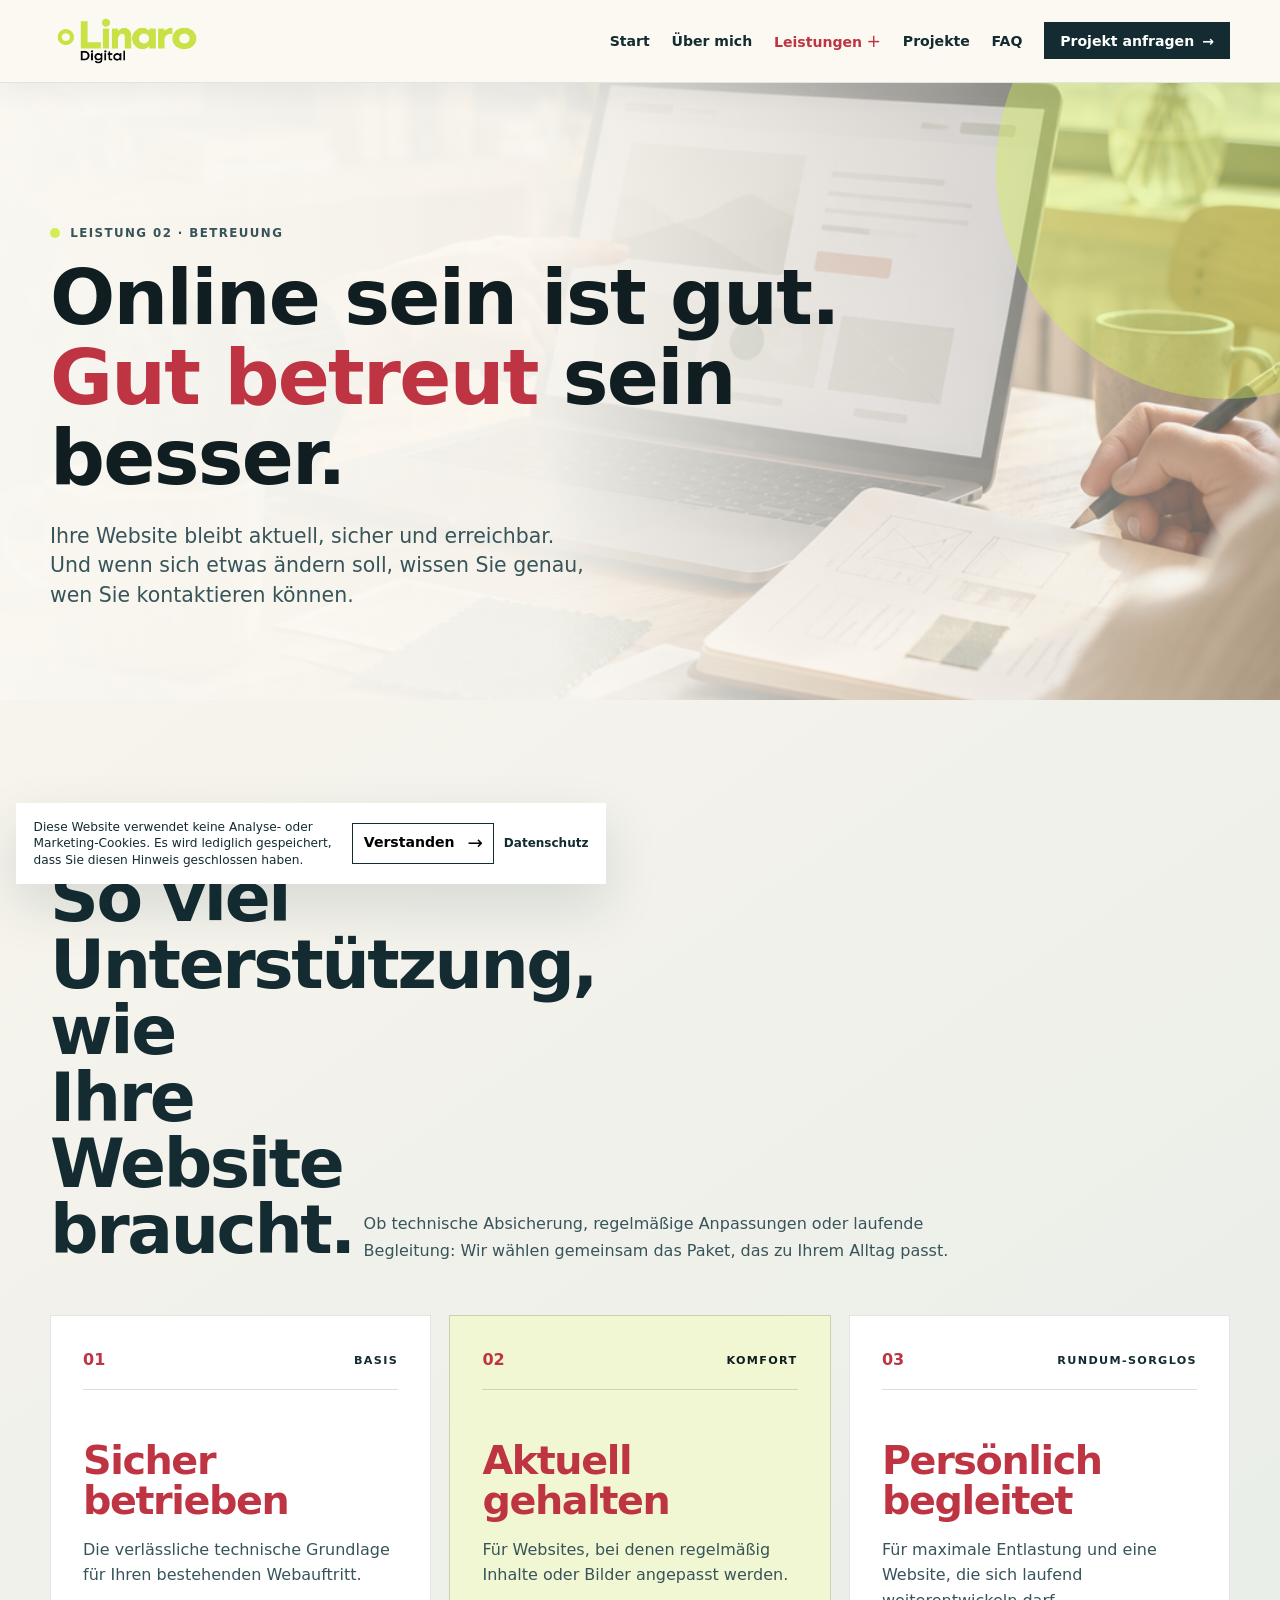
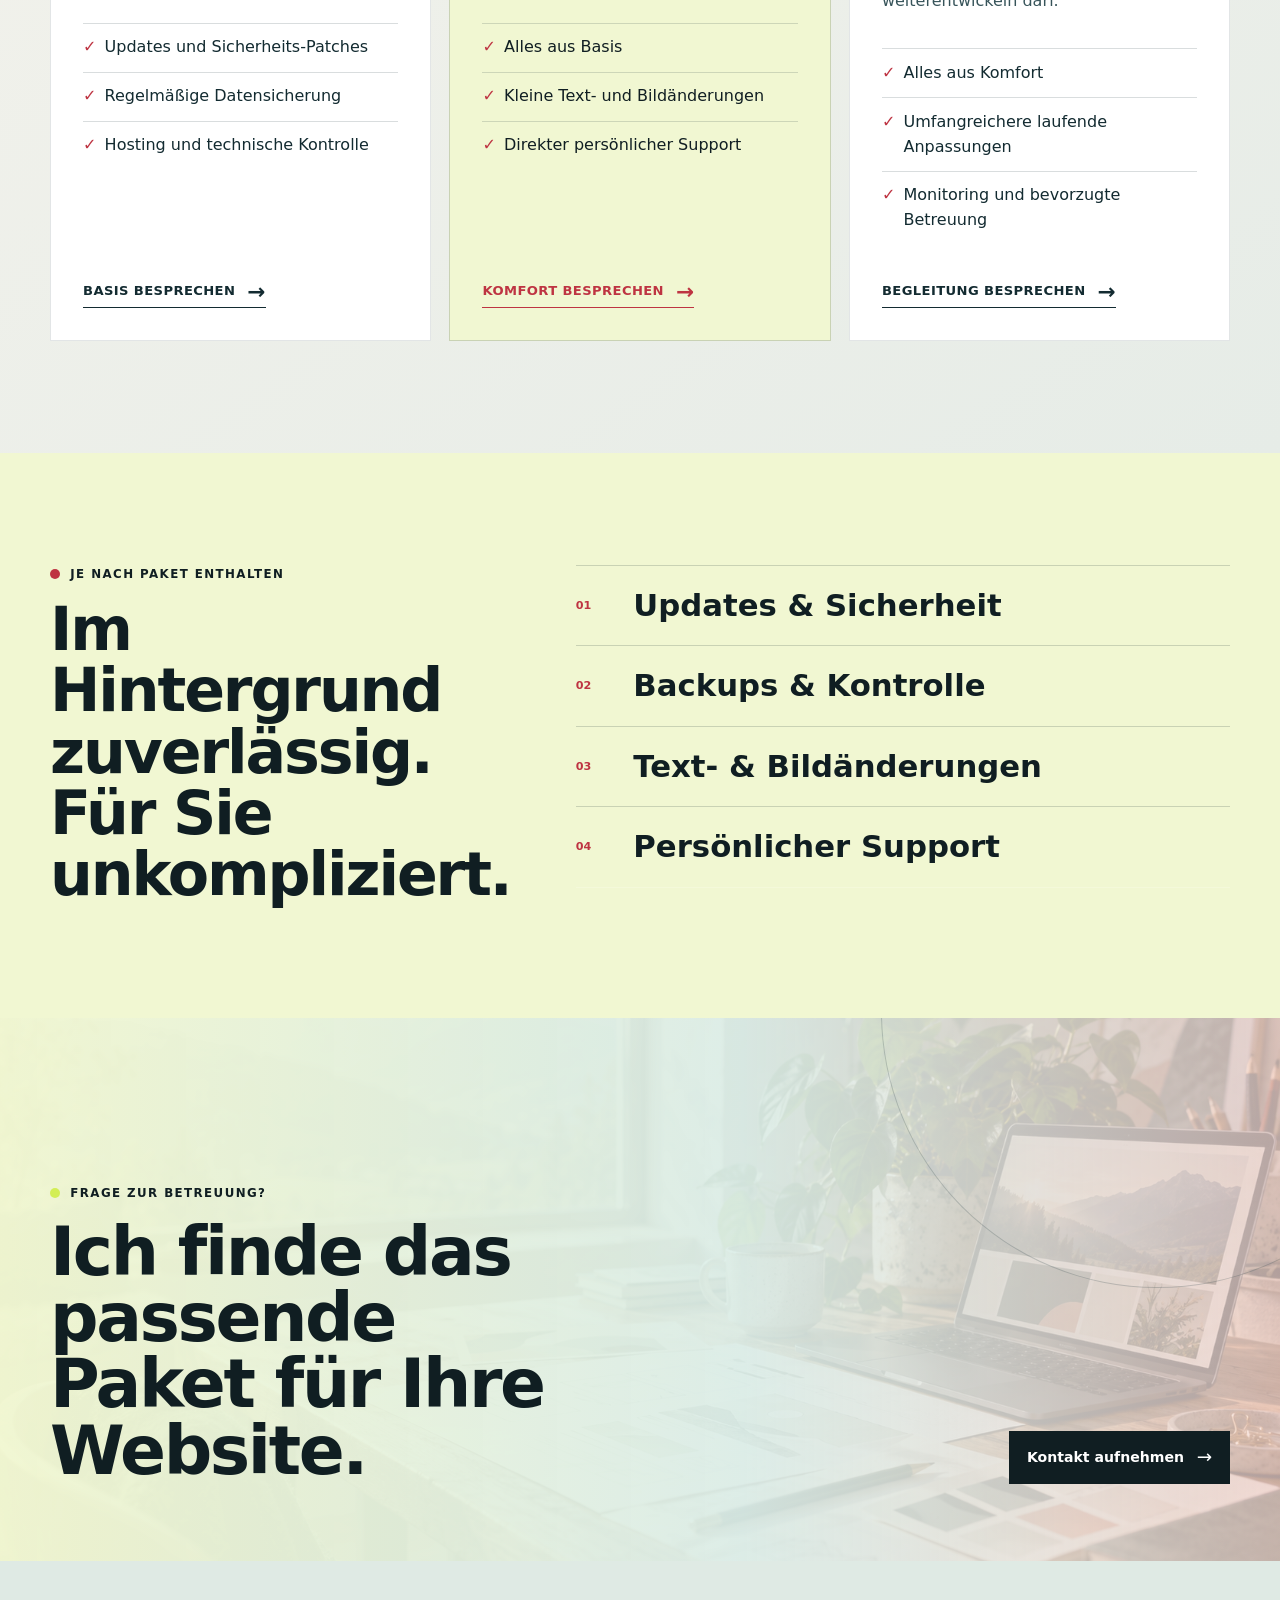
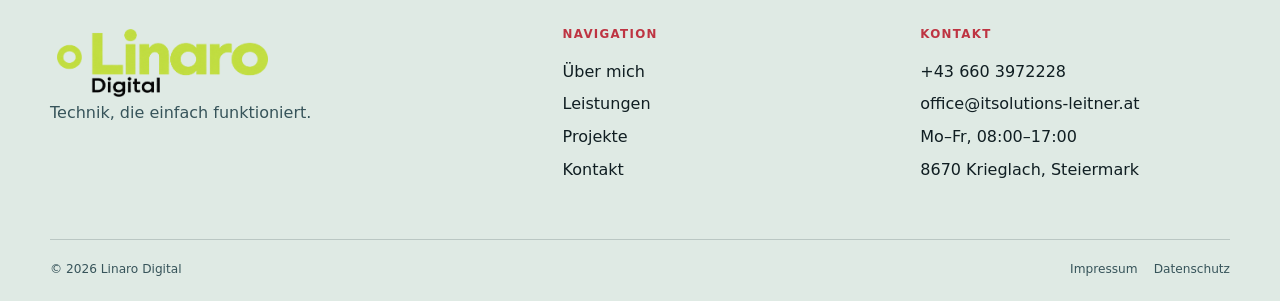
==== commit e77aa163: "v3.0 Layout Anpassungen, Leistung Ergänzung SEO" ====
--- a/betreuung.html
+++ b/betreuung.html
@@ -30,6 +30,7 @@
               <li><a href="webdesign.html">Webdesign</a></li>
               <li><a class="active" href="betreuung.html">Betreuung</a></li>
               <li><a href="domain-hosting.html">Domain & Hosting</a></li>
+              <li><a href="seo.html">SEO &amp; Sichtbarkeit</a></li>
             </ul>
           </li>
           <li><a href="referenzen.html">Projekte</a></li>
--- a/css/style.css
+++ b/css/style.css
@@ -1544,7 +1544,25 @@
 .premium-intro__grid {
   display: grid;
   gap: 4rem;
-  grid-template-columns: minmax(150px, 0.48fr) minmax(0, 1.52fr);
+  align-items: center;
+  grid-template-columns: minmax(0, 0.9fr) minmax(0, 1.1fr);
+}
+.premium-intro__visual {
+  min-width: 0;
+}
+.premium-intro__visual figure {
+  margin: 1.8rem 0 0;
+}
+.premium-intro__visual img {
+  aspect-ratio: 4 / 5;
+  object-fit: cover;
+  width: 100%;
+  box-shadow: 12px 12px 0 var(--aqua);
+}
+.premium-intro__visual figcaption {
+  color: var(--ink-soft);
+  font-size: 0.76rem;
+  margin-top: 1.5rem;
 }
 .premium-intro h2 {
   font-size: clamp(2.9rem, 6vw, 6.1rem);
@@ -1623,7 +1641,7 @@
   padding-top: 0.35rem;
 }
 .statement-stage__ribbon {
-  background: var(--coral);
+  background: var(--aqua);
   color: var(--ink-deep);
   margin-top: 1rem;
   overflow: hidden;
@@ -2470,27 +2488,47 @@
   background: transparent;
   display: flex;
   justify-content: center;
-  min-height: 180px;
+  min-height: 230px;
   overflow: hidden;
-  padding: clamp(1.5rem, 3vw, 2.4rem);
+  padding: 3rem clamp(1.5rem, 3vw, 2.4rem) 4.5rem;
   position: relative;
   transition:
     background-color 0.3s ease,
     opacity 0.3s ease;
 }
+.client-logo::after {
+  bottom: 1.5rem;
+  color: var(--ink-soft);
+  content: 'Projekt entdecken ↗';
+  font-size: 0.7rem;
+  font-weight: 600;
+  letter-spacing: 0.08em;
+  position: absolute;
+  text-transform: uppercase;
+  transition: color 0.3s ease, transform 0.3s ease;
+}
 .client-logo + .client-logo {
   border-left: 1px solid rgba(19, 43, 49, 0.16);
 }
 .client-logo:hover,
 .client-logo:focus-visible {
-  background: rgba(255, 255, 255, 0.55);
+  background: rgba(255, 255, 255, 0.4);
+}
+.client-logo:hover::after,
+.client-logo:focus-visible::after {
+  color: var(--coral);
+  transform: translateY(-2px);
+}
+.client-logo:focus-visible {
+  outline: 2px solid var(--ink-soft);
+  outline-offset: -4px;
 }
 .client-logo img {
-  filter: grayscale(1) brightness(0.48) contrast(1.7);
-  height: 92px;
+  filter: grayscale(1) brightness(0.75) contrast(2);
+  height: 112px;
   mix-blend-mode: multiply;
   object-fit: contain;
-  opacity: 0.8;
+  opacity: 1;
   transition:
     filter 0.3s ease,
     opacity 0.3s ease,
@@ -2498,13 +2536,13 @@
   width: min(78%, 390px);
 }
 .client-logo--neuburger img {
+  filter: grayscale(1) contrast(1.15);
   object-fit: cover;
   object-position: center;
+  opacity: 0.58;
 }
 .client-logo:hover img,
 .client-logo:focus-visible img {
-  filter: grayscale(1) brightness(0.36) contrast(1.9);
-  opacity: 1;
   transform: scale(1.035);
 }
 
@@ -2574,7 +2612,8 @@
 
 @media (max-width: 560px) {
   .client-logo {
-    min-height: 150px;
+    min-height: 180px;
+    padding: 2rem 1.5rem 4rem;
   }
   .client-logo img {
     height: 76px;
@@ -4867,22 +4906,22 @@
   transform: translateX(0.3rem);
 }
 .project-reveal:hover > img,
-.project-reveal:focus > img,
-.project-reveal:focus-within > img,
+.project-reveal:focus-visible > img,
+.project-reveal:has(:focus-visible) > img,
 .project-reveal.is-active > img {
   filter: saturate(0.55);
   opacity: 0.22;
   transform: scale(1.045);
 }
 .project-reveal:hover .project-reveal__veil,
-.project-reveal:focus .project-reveal__veil,
-.project-reveal:focus-within .project-reveal__veil,
+.project-reveal:focus-visible .project-reveal__veil,
+.project-reveal:has(:focus-visible) .project-reveal__veil,
 .project-reveal.is-active .project-reveal__veil {
   opacity: 1;
 }
 .project-reveal:hover .project-reveal__info,
-.project-reveal:focus .project-reveal__info,
-.project-reveal:focus-within .project-reveal__info,
+.project-reveal:focus-visible .project-reveal__info,
+.project-reveal:has(:focus-visible) .project-reveal__info,
 .project-reveal.is-active .project-reveal__info {
   opacity: 1;
   transform: translateY(0);
@@ -4939,3 +4978,473 @@
     transition-duration: 0.01ms;
   }
 }
+
+/* === 16. HELLER, FREUNDLICHER FARBPASS === */
+/* Helle Grundflaechen tragen den Auftritt. Dunkle Farben bleiben als gezielte
+   Kontraste fuer Text, Bilder und einzelne Interaktionen erhalten. */
+:root {
+  --paper: #fbf9f3;
+  --paper-dark: #edf1ea;
+  --cloud: #fbf9f3;
+  --white: #ffffff;
+  --aqua-light: #dceee9;
+  --sage-light: #e8eee5;
+  --lime-light: #f1f7d2;
+  --coral-light: #f7ddd9;
+}
+
+html {
+  overflow-x: hidden;
+}
+
+body {
+  background: var(--paper);
+  overflow-x: hidden;
+}
+
+/* Navigation auf allen Seiten */
+.site-header,
+.site-header--dark,
+.site-header--dark.is-scrolled {
+  background: rgba(251, 249, 243, 0.94);
+  border-color: rgba(19, 43, 49, 0.1);
+  box-shadow: 0 8px 26px rgba(19, 43, 49, 0.06);
+  color: var(--ink-deep);
+}
+.site-header--dark .brand {
+  background-image: url('../images/linaro-logo.png');
+}
+.site-header--dark .nav-links a,
+.site-header--dark .nav-links button {
+  color: var(--ink-deep);
+}
+.site-header--dark .nav-links a::after {
+  background: var(--coral);
+}
+.site-header--dark .submenu {
+  background: var(--white);
+  border-color: rgba(19, 43, 49, 0.12);
+}
+.site-header--dark .submenu a:hover {
+  background: var(--lime-light);
+  color: var(--ink-deep);
+}
+.site-header--dark .menu-toggle span {
+  background: var(--ink-deep);
+}
+
+/* Startseiten-Hero */
+.hero-premium {
+  background: linear-gradient(135deg, #fbf9f3 0%, #eef3ea 58%, #dceee9 100%);
+  color: var(--ink-deep);
+}
+.hero-premium::before {
+  background:
+    linear-gradient(
+      90deg,
+      rgba(251, 249, 243, 0.99) 0%,
+      rgba(251, 249, 243, 0.94) 38%,
+      rgba(251, 249, 243, 0.58) 66%,
+      rgba(220, 238, 233, 0.42) 100%
+    ),
+    url('../images/hero-creative-background.png') center / cover no-repeat;
+  opacity: 0.78;
+}
+.hero-premium__grain {
+  mix-blend-mode: multiply;
+  opacity: 0.035;
+}
+.hero-kicker {
+  color: var(--ink-soft);
+}
+.hero-premium h1 .outline-text {
+  -webkit-text-stroke: 1px var(--ink-deep);
+  color: transparent;
+}
+.hero-premium h1 .accent-text {
+  color: var(--coral);
+}
+.hero-premium__intro p {
+  color: var(--ink-soft);
+}
+.hero-secondary-action {
+  border-color: rgba(19, 43, 49, 0.55);
+  color: var(--ink-deep);
+}
+.hero-secondary-action:hover {
+  color: var(--coral);
+}
+.hero-premium__art::before {
+  border-color: rgba(19, 43, 49, 0.24);
+}
+.hero-frame {
+  box-shadow: 0 24px 55px rgba(19, 43, 49, 0.16);
+}
+
+/* Helle redaktionelle Flaechen auf der Startseite */
+.premium-intro,
+.image-narrative,
+.work-stage,
+.faq-premium {
+  background: var(--paper);
+}
+.statement-stage,
+.process-premium {
+  background: var(--sage-light);
+  color: var(--ink-deep);
+}
+.statement-stage::before {
+  background: radial-gradient(circle, rgba(211, 238, 85, 0.5) 0, transparent 69%);
+}
+.statement-stage__facts > p,
+.process-premium__intro,
+.process-premium__rail p,
+.process-premium__personal > div > p:last-child {
+  color: var(--ink-soft);
+}
+.statement-stage__facts li,
+.process-premium__rail li,
+.process-premium__personal {
+  border-color: rgba(19, 43, 49, 0.16);
+}
+.section-label--light,
+.process-premium .section-label--light {
+  color: var(--ink-soft);
+}
+.process-premium__personal {
+  background: rgba(255, 255, 255, 0.72);
+  box-shadow: 0 18px 42px rgba(19, 43, 49, 0.08);
+}
+.process-premium__personal h3 {
+  color: var(--coral);
+}
+.process-premium__personal figcaption {
+  color: var(--white);
+}
+.process-premium__rail li::before {
+  background: var(--coral);
+}
+.services-cinema,
+.offer-showcase,
+.project-gallery {
+  background: var(--aqua-light);
+}
+.client-stage {
+  background: var(--paper);
+}
+.services-cinema__grid {
+  gap: 1.35rem;
+}
+.services-cinema__grid--four {
+  grid-template-columns: repeat(2, minmax(0, 1fr));
+}
+.seo-offer-grid {
+  display: grid;
+  gap: 1.2rem;
+  grid-template-columns: repeat(2, minmax(0, 1fr));
+}
+.seo-story__image {
+  margin: 0;
+}
+.seo-story__image img {
+  aspect-ratio: 4 / 5;
+  height: 100%;
+  object-fit: cover;
+  width: 100%;
+}
+.seo-story .grid-2 {
+  align-items: center;
+}
+.team-card__name span {
+  display: block;
+}
+.team-card__name .team-card__title {
+  font-size: 0.68em;
+  font-weight: 600;
+  letter-spacing: -0.02em;
+  margin-bottom: 0.5rem;
+}
+.page--references main > .section--ink:last-child .button {
+  display: inline-flex;
+  width: fit-content;
+  max-width: 100%;
+  margin-top: 0.5rem;
+}
+.cinema-card {
+  box-shadow: 0 14px 34px rgba(19, 43, 49, 0.1);
+}
+
+/* Unterseiten-Hero: Bild bleibt sichtbar, die Gesamtwirkung wird hell. */
+.page-hero {
+  background: linear-gradient(135deg, #fbf9f3 0%, #e8eee5 100%);
+  color: var(--ink-deep);
+}
+.page-hero::before,
+.page--webdesign .page-hero::before,
+.page--betreuung .page-hero::before,
+.page--hosting .page-hero::before,
+.page--leistungen .page-hero::before,
+.page--contact .page-hero::before,
+.page--about .page-hero::before,
+.page--references .page-hero::before,
+.page--seo .page-hero::before {
+  background-image:
+    linear-gradient(
+      90deg,
+      rgba(251, 249, 243, 0.99) 0%,
+      rgba(251, 249, 243, 0.95) 43%,
+      rgba(251, 249, 243, 0.67) 68%,
+      rgba(232, 238, 229, 0.35) 100%
+    ),
+    var(--page-hero-image, url('../images/hero-digital-studio.png'));
+  opacity: 1;
+}
+.page--webdesign .page-hero::before {
+  --page-hero-image: url('../images/webdesign-devices.png');
+}
+.page--betreuung .page-hero::before {
+  --page-hero-image: url('../images/collaboration-studio.png');
+}
+.page--hosting .page-hero::before {
+  --page-hero-image: url('../images/hosting-detail.png');
+}
+.page--leistungen .page-hero::before,
+.page--contact .page-hero::before {
+  --page-hero-image: url('../images/creative-workbench.png');
+}
+.page--about .page-hero::before {
+  --page-hero-image: url('../images/studio-workspace.png');
+}
+.page--references .page-hero::before {
+  --page-hero-image: url('../images/webdesign-devices.png');
+}
+.page--seo .page-hero::before {
+  --page-hero-image: url('../images/seo-visibility.png');
+}
+.page-hero .lead,
+.page-hero .eyebrow {
+  color: var(--ink-soft);
+}
+.page-hero h1 .lime {
+  color: var(--coral);
+}
+.page-hero::after {
+  background: var(--lime);
+  border: 0;
+  opacity: 0.42;
+}
+.page--about .page-hero::after {
+  background: var(--coral-light);
+  opacity: 0.72;
+}
+
+/* Ehemals dunkle Inhaltsbereiche */
+.section--ink,
+.care-included {
+  background: var(--lime-light);
+  color: var(--ink-deep);
+}
+.section--ink .section__head p,
+.section--ink .muted,
+.section--ink .process-step p {
+  color: var(--ink-soft);
+}
+.section--ink .process-step,
+.care-included__list li {
+  border-color: rgba(19, 43, 49, 0.18);
+}
+.feature-list,
+.feature-list li {
+  border-color: rgba(19, 43, 49, 0.18);
+}
+.feature-list p {
+  color: var(--ink-soft);
+}
+.photo-addon {
+  background: var(--coral-light);
+  color: var(--ink-deep);
+}
+.photo-addon__copy > p:not(.eyebrow):not(.image-note),
+.photo-addon .image-note {
+  color: var(--ink-soft);
+}
+.photo-addon .check-list li {
+  border-color: rgba(19, 43, 49, 0.16);
+}
+.photo-addon .text-arrow {
+  color: var(--ink-deep);
+}
+
+/* Kontakt, CTAs und Abschluss */
+.contact-section {
+  background: linear-gradient(135deg, #fbf9f3 0%, #dceee9 100%);
+}
+.contact-form {
+  background: var(--white);
+  box-shadow: 18px 18px 0 rgba(190, 52, 66, 0.12);
+  color: var(--ink-deep);
+}
+.contact-form::before {
+  background: radial-gradient(circle, rgba(211, 238, 85, 0.42), transparent 68%);
+}
+.contact-form__head {
+  border-color: rgba(19, 43, 49, 0.14);
+}
+.contact-form__head p,
+.contact-form .field label,
+.contact-form .checkbox,
+.contact-form__footer .image-note {
+  color: var(--ink-soft);
+}
+.contact-form .field input,
+.contact-form .field textarea,
+.contact-form .field select {
+  border-color: rgba(19, 43, 49, 0.35);
+  color: var(--ink-deep);
+}
+.contact-form .checkbox .text-link {
+  color: var(--coral);
+}
+.cta-band,
+.page--references main > .section--ink:last-child {
+  background:
+    linear-gradient(
+      90deg,
+      rgba(241, 247, 210, 0.98),
+      rgba(220, 238, 233, 0.94) 58%,
+      rgba(247, 221, 217, 0.72)
+    ),
+    url('../images/creative-workbench.png') center 54% / cover no-repeat;
+  color: var(--ink-deep);
+}
+.cta-band::before {
+  display: none;
+}
+.cta-band::after {
+  border-color: rgba(19, 43, 49, 0.2);
+}
+.cta-band .button--primary {
+  background: var(--ink-deep);
+  border-color: var(--ink-deep);
+  color: var(--white);
+}
+.cta-band .button--primary:hover {
+  background: var(--coral);
+  border-color: var(--coral);
+}
+.closing-stage {
+  background: var(--aqua-light);
+  color: var(--ink-deep);
+}
+.closing-stage::after {
+  background: linear-gradient(
+    90deg,
+    rgba(251, 249, 243, 0.98) 0%,
+    rgba(251, 249, 243, 0.9) 48%,
+    rgba(220, 238, 233, 0.35) 100%
+  );
+}
+.closing-stage h2 span {
+  color: var(--coral);
+}
+
+/* Betreuungspakete und Footer */
+.care-card--featured {
+  background: var(--lime-light);
+  border-color: rgba(19, 43, 49, 0.18);
+  color: var(--ink-deep);
+}
+.care-card--featured .care-card__top,
+.care-card--featured li {
+  border-color: rgba(19, 43, 49, 0.16);
+}
+.care-card--featured > p {
+  color: var(--ink-soft);
+}
+.care-card--featured h3,
+.care-card--featured .text-arrow {
+  color: var(--coral);
+}
+.site-footer,
+.site-footer--premium {
+  background: #dfeae4;
+  color: var(--ink-deep);
+}
+.footer-brand,
+.site-footer--premium .footer-brand {
+  background-image: url('../images/linaro-logo.png');
+}
+.footer-title,
+.footer-premium__top > div:nth-child(2) p {
+  color: var(--coral);
+}
+.footer-premium__top > div:nth-child(2),
+.site-footer .muted,
+.footer-bottom {
+  color: var(--ink-soft);
+}
+.footer-bottom {
+  border-color: rgba(19, 43, 49, 0.18);
+}
+.footer-links a:hover,
+.footer-premium__top a:hover {
+  color: var(--coral);
+}
+
+@media (max-width: 850px) {
+  .site-header--dark .nav-links {
+    background: var(--paper);
+  }
+  .site-header--dark .nav-links a,
+  .site-header--dark .nav-links button {
+    color: var(--ink-deep);
+  }
+  .site-header--dark .submenu {
+    background: transparent;
+  }
+  .hero-premium::before {
+    background:
+      linear-gradient(
+        180deg,
+        rgba(251, 249, 243, 0.9) 0%,
+        rgba(251, 249, 243, 0.82) 50%,
+        rgba(220, 238, 233, 0.4) 100%
+      ),
+      url('../images/hero-creative-background.png') 62% center / cover no-repeat;
+  }
+  .page-hero::before,
+  .page--webdesign .page-hero::before,
+  .page--betreuung .page-hero::before,
+  .page--hosting .page-hero::before,
+  .page--leistungen .page-hero::before,
+  .page--contact .page-hero::before,
+  .page--about .page-hero::before,
+  .page--references .page-hero::before,
+  .page--seo .page-hero::before {
+    background-image:
+      linear-gradient(180deg, rgba(251, 249, 243, 0.92) 0%, rgba(251, 249, 243, 0.84) 48%, rgba(232, 238, 229, 0.42) 100%),
+      var(--page-hero-image, url('../images/hero-digital-studio.png'));
+    background-position: center, center;
+    background-size: cover;
+  }
+  .premium-intro__visual {
+    margin-bottom: 2rem;
+  }
+  .premium-intro__visual img {
+    aspect-ratio: 3 / 2;
+  }
+  .services-cinema__grid--four, .seo-offer-grid {
+    grid-template-columns: 1fr;
+  }
+  .work-stage__head h2 {
+    max-width: 100%;
+    min-width: 0;
+    font-size: clamp(2rem, 8.5vw, 3.8rem);
+    line-height: 1.08;
+    overflow-wrap: anywhere;
+    hyphens: auto;
+  }
+  .work-stage__head h2 span {
+    display: block;
+  }
+}
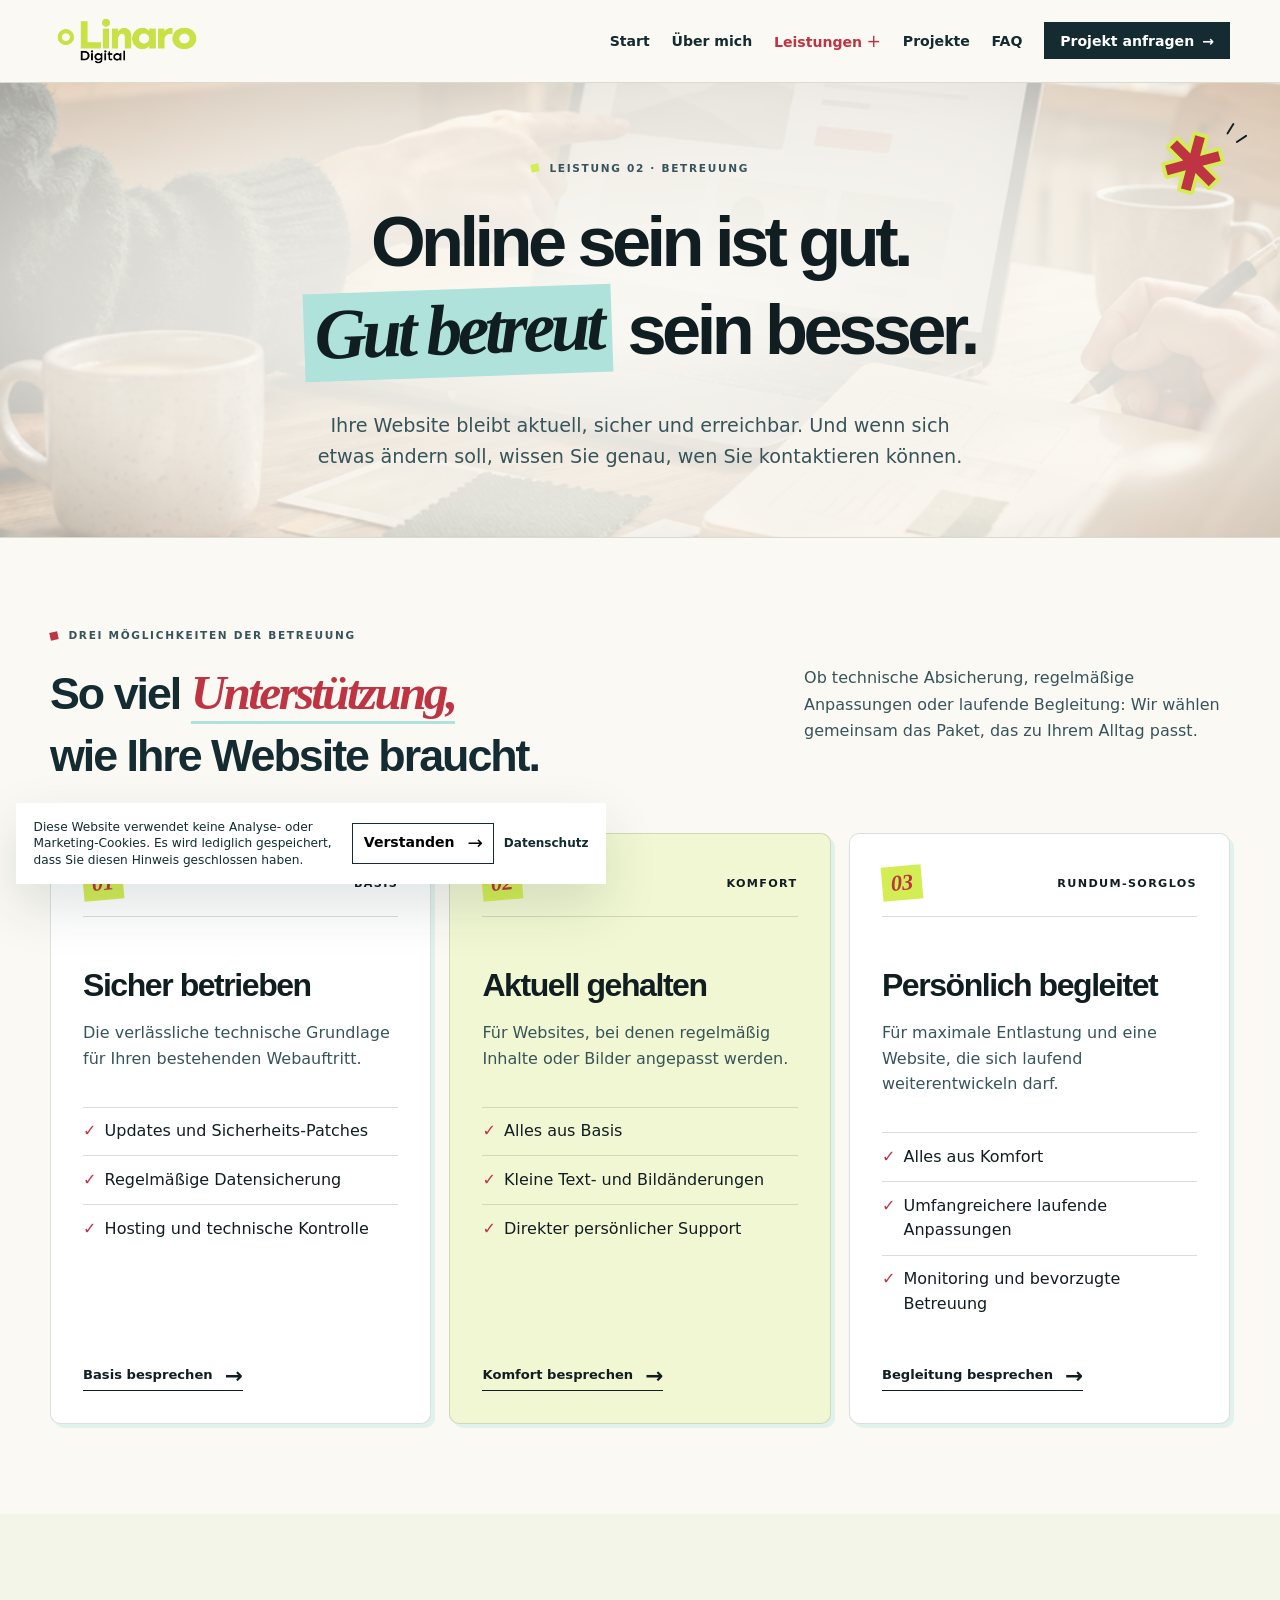
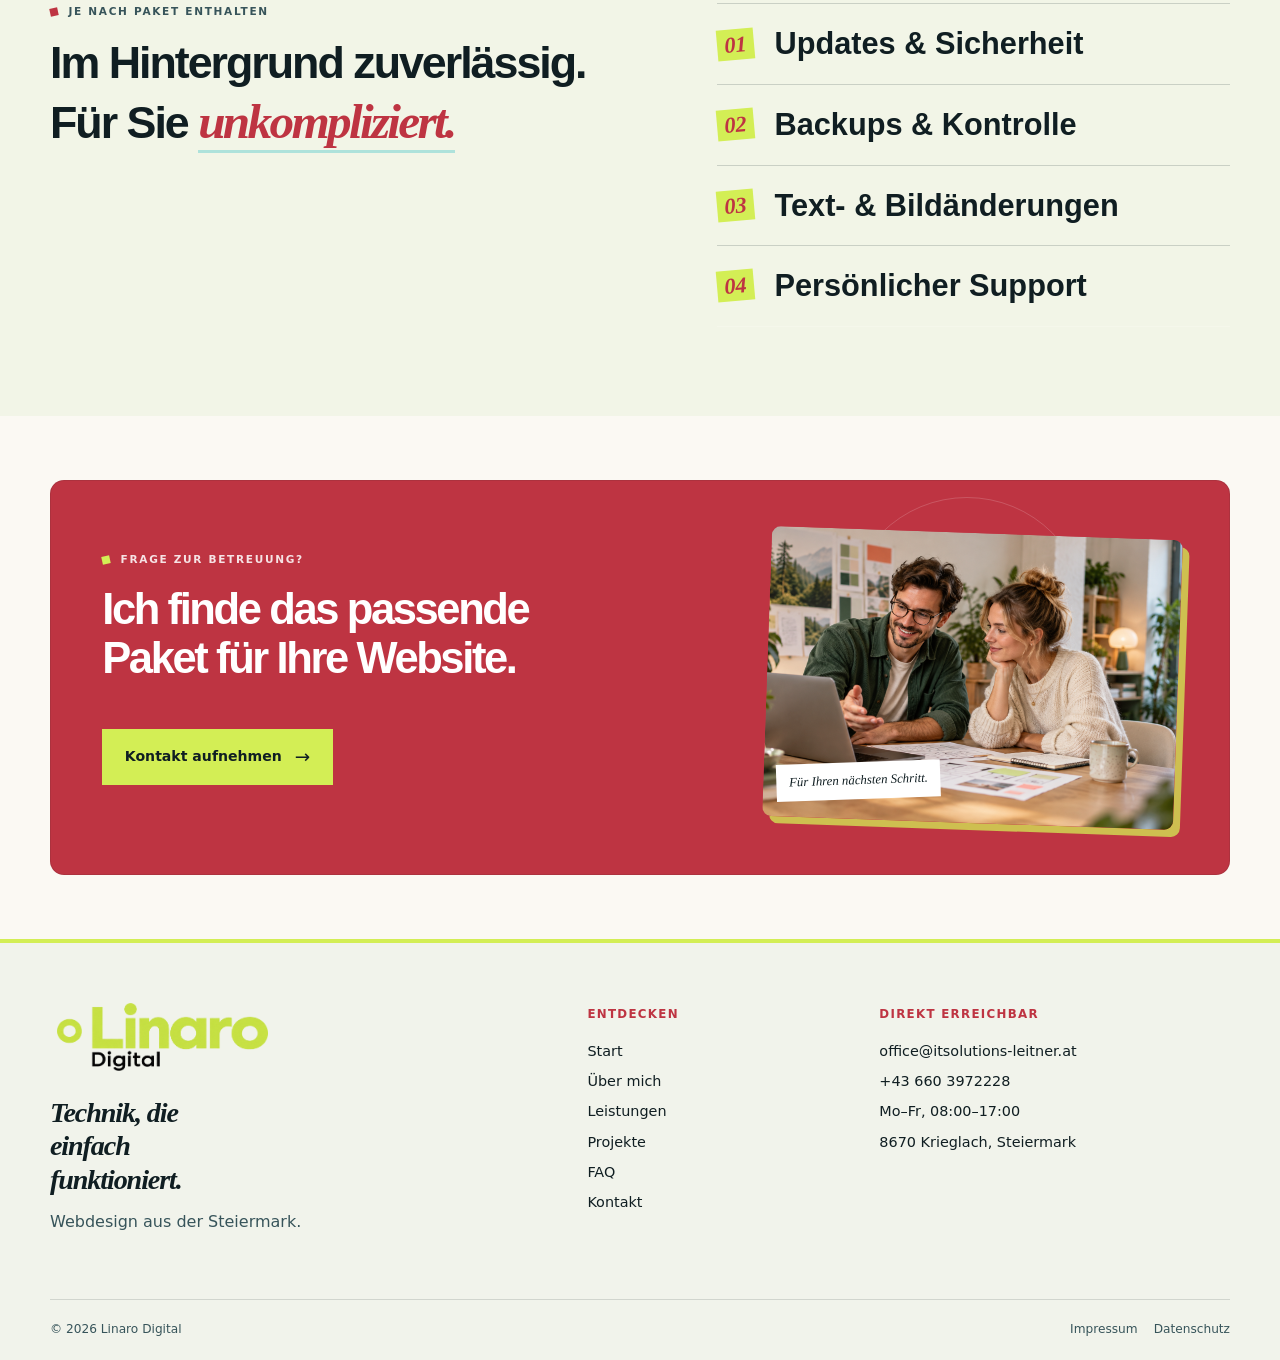
==== commit 4e215de3: "v5.0 Komplette Layoutänderung" ====
--- a/betreuung.html
+++ b/betreuung.html
@@ -55,7 +55,7 @@
           <div class="care-showcase__head reveal">
             <div>
               <p class="eyebrow">Drei Möglichkeiten der Betreuung</p>
-              <h2>So viel Unterstützung, wie Ihre Website braucht.</h2>
+              <h2 class="care-title"><span class="care-title__line">So viel <span class="editorial-mark">Unterstützung,</span></span><span class="care-title__line">wie Ihre Website braucht.</span></h2>
             </div>
             <p>
               Ob technische Absicherung, regelmäßige Anpassungen oder laufende Begleitung: Wir
@@ -114,7 +114,7 @@
         <div class="container">
           <div class="care-included__intro reveal">
             <p class="eyebrow">Je nach Paket enthalten</p>
-            <h2>Im Hintergrund zuverlässig. Für Sie unkompliziert.</h2>
+            <h2 class="care-title"><span class="care-title__line">Im Hintergrund zuverlässig.</span><span class="care-title__line">Für Sie <span class="editorial-mark">unkompliziert.</span></span></h2>
           </div>
           <ul class="care-included__list reveal delay-1">
             <li><span>01</span>Updates &amp; Sicherheit</li>
@@ -125,40 +125,44 @@
         </div>
       </section>
       <section class="cta-band">
-        <div class="container">
-          <div>
+        <div class="container cta-panel">
+          <div class="cta-panel__copy">
             <p class="eyebrow">Frage zur Betreuung?</p>
             <h2>Ich finde das passende Paket für Ihre Website.</h2>
           </div>
           <a class="button button--primary" href="kontakt.html">Kontakt aufnehmen</a>
+          <figure class="cta-panel__visual">
+            <img src="images/personal-consultation.png" width="1672" height="941" loading="lazy" decoding="async" alt="Illustrative Szene einer persönlichen Beratung zu einem Webprojekt" />
+            <figcaption>Für Ihren nächsten Schritt.</figcaption>
+          </figure>
         </div>
       </section>
     </main>
-    <footer class="site-footer">
+    <footer class="site-footer footer-unified">
       <div class="container">
-        <div class="footer-top">
-          <div>
-            <a class="brand footer-brand" href="index.html"
-              ><span class="brand-mark"></span>Linaro<small>Digital</small></a
-            >
-            <p class="muted">Technik, die einfach funktioniert.</p>
+        <div class="footer-unified__top">
+          <div class="footer-unified__brand">
+            <a class="brand footer-brand" href="index.html" aria-label="Linaro Digital Startseite"
+              ><span class="brand-mark"></span>Linaro<small>Digital</small></a>
+            <p class="footer-unified__tagline">Technik, die einfach funktioniert.</p>
+            <p class="muted">Webdesign aus der Steiermark.</p>
           </div>
           <div>
-            <p class="footer-title">Navigation</p>
+            <p class="footer-title">Entdecken</p>
             <ul class="footer-links">
+              <li><a href="index.html">Start</a></li>
               <li><a href="ueber-uns.html">Über mich</a></li>
               <li><a href="leistungen.html">Leistungen</a></li>
               <li><a href="referenzen.html">Projekte</a></li>
+              <li><a href="faq.html">FAQ</a></li>
               <li><a href="kontakt.html">Kontakt</a></li>
             </ul>
           </div>
           <div>
-            <p class="footer-title">Kontakt</p>
+            <p class="footer-title">Direkt erreichbar</p>
             <ul class="footer-links">
+              <li><a href="mailto:office@itsolutions-leitner.at">office@itsolutions-leitner.at</a></li>
               <li><a href="tel:+436603972228">+43 660 3972228</a></li>
-              <li>
-                <a href="mailto:office@itsolutions-leitner.at">office@itsolutions-leitner.at</a>
-              </li>
               <li>Mo–Fr, 08:00–17:00</li>
               <li>8670 Krieglach, Steiermark</li>
             </ul>
@@ -166,9 +170,7 @@
         </div>
         <div class="footer-bottom">
           <span>© 2026 Linaro Digital</span>
-          <div>
-            <a href="impressum.html">Impressum</a><a href="datenschutz.html">Datenschutz</a>
-          </div>
+          <div><a href="impressum.html">Impressum</a><a href="datenschutz.html">Datenschutz</a></div>
         </div>
       </div>
     </footer>
--- a/css/style.css
+++ b/css/style.css
@@ -5010,6 +5010,28 @@
   border-color: rgba(19, 43, 49, 0.1);
   box-shadow: 0 8px 26px rgba(19, 43, 49, 0.06);
   color: var(--ink-deep);
+}
+.site-header {
+  position: fixed;
+  transition: transform 0.2s ease, background 0.25s ease, box-shadow 0.25s ease;
+}
+/* Den bisherigen Platz der Navigation auf den Unterseiten erhalten. */
+body:has(> .site-header:not(.site-header--dark)) {
+  padding-top: 83px;
+}
+@media (max-width: 850px) {
+  body:has(> .site-header:not(.site-header--dark)) {
+    padding-top: 71px;
+  }
+}
+.site-header.is-hidden {
+  transform: translateY(calc(-100% - 2px));
+  pointer-events: none;
+}
+@media (prefers-reduced-motion: reduce) {
+  .site-header {
+    transition: none;
+  }
 }
 .site-header--dark .brand {
   background-image: url('../images/linaro-logo.png');
@@ -5448,3 +5470,1703 @@
     display: block;
   }
 }
+
+/* === 17. STARTSEITEN-HERO: EDITORIAL MIT BROWSER-VORSCHAU === */
+/* Alle Regeln sind auf den Startseiten-Hero begrenzt. */
+.hero-showcase {
+  background: var(--paper);
+  color: var(--ink-deep);
+  isolation: isolate;
+  overflow: hidden;
+  position: relative;
+}
+.hero-showcase::before,
+.hero-showcase::after {
+  border: 1px solid rgba(19, 43, 49, 0.09);
+  border-radius: 50%;
+  content: '';
+  height: 34rem;
+  pointer-events: none;
+  position: absolute;
+  width: 34rem;
+  z-index: -1;
+}
+.hero-showcase::before {
+  left: -27rem;
+  top: 10rem;
+}
+.hero-showcase::after {
+  right: -27rem;
+  top: 8rem;
+}
+.hero-showcase__inner {
+  padding: 8.7rem 0 2.5rem;
+  width: min(1280px, calc(100% - 3rem));
+}
+.hero-showcase__copy {
+  min-width: 0;
+  text-align: center;
+}
+.hero-showcase__eyebrow {
+  align-items: center;
+  display: flex;
+  flex-wrap: wrap;
+  font-size: 0.65rem;
+  font-weight: 700;
+  gap: 0.65rem 1.2rem;
+  justify-content: center;
+  letter-spacing: 0.2em;
+  margin: 0 0 2rem;
+  text-transform: uppercase;
+}
+.hero-showcase__eyebrow span {
+  border-left: 1px solid var(--line);
+  padding-left: 1.2rem;
+}
+.hero-showcase__headline {
+  margin: 0 auto;
+  max-width: calc(100% - 8rem);
+  position: relative;
+  width: fit-content;
+}
+.hero-showcase h1 {
+  color: var(--ink-deep);
+  font-family: 'Arial Black', 'Helvetica Neue', Arial, sans-serif;
+  font-size: clamp(4rem, 7.8vw, 8.5rem);
+  font-weight: 900;
+  letter-spacing: -0.075em;
+  line-height: 0.98;
+  margin: 0;
+  max-width: none;
+}
+.hero-showcase h1 > span {
+  display: block;
+  position: relative;
+  white-space: nowrap;
+  z-index: 1;
+}
+.hero-showcase h1 em {
+  background: #D3EE55;
+  color: var(--coral);
+  display: block;
+  font-family: Georgia, 'Times New Roman', serif;
+  font-size: 1.15em;
+  font-style: italic;
+  font-weight: 700;
+  letter-spacing: -0.07em;
+  line-height: 0.98;
+  margin: 0.12em -0.06em 0;
+  padding: 0.04em 0.2em 0.13em 0.13em;
+  transform: rotate(-3.4deg);
+  white-space: nowrap;
+}
+.hero-showcase__spark {
+  color: var(--coral);
+  filter: drop-shadow(0 3px 4px rgba(19, 43, 49, 0.07));
+  height: auto;
+  pointer-events: none;
+  position: absolute;
+  right: -9rem;
+  top: 2.7rem;
+  transform: rotate(12deg);
+  width: clamp(5rem, 8vw, 7.5rem);
+}
+.hero-showcase__spark path {
+  fill: currentColor;
+  stroke: #D3EE55;
+  stroke-linejoin: round;
+  stroke-width: 12px;
+  paint-order: stroke fill;
+}
+.hero-showcase__rays {
+  fill: none;
+  height: 5rem;
+  pointer-events: none;
+  position: absolute;
+  stroke: var(--ink-deep);
+  stroke-linecap: round;
+  stroke-width: 3.5px;
+  width: 3.5rem;
+}
+.hero-showcase__rays--left {
+  left: -4.5rem;
+  top: 43%;
+}
+.hero-showcase__rays--right {
+  right: -10.5rem;
+  top: 0.2rem;
+}
+.hero-showcase__intro {
+  color: var(--ink-deep);
+  font-size: clamp(1rem, 1.25vw, 1.25rem);
+  line-height: 1.4;
+  margin: 2.8rem auto 0;
+  max-width: 48rem;
+  text-wrap: balance;
+}
+.hero-showcase__actions {
+  align-items: center;
+  display: flex;
+  flex-wrap: wrap;
+  gap: 1rem 2rem;
+  justify-content: center;
+  margin-top: 1.6rem;
+}
+.hero-showcase__cta {
+  align-items: center;
+  background: #D3EE55;
+  color: var(--ink-deep);
+  display: inline-flex;
+  font-size: 1rem;
+  font-weight: 700;
+  gap: 1rem;
+  justify-content: center;
+  min-height: 48px;
+  padding: 0.7rem 1.9rem;
+  transition: background 0.2s ease, transform 0.2s ease;
+}
+.hero-showcase__cta:hover {
+  background: var(--lime-deep);
+  transform: translateY(-2px);
+}
+.hero-showcase__work-link {
+  font-size: 1rem;
+  padding: 0.55rem 0;
+  text-decoration: underline;
+  text-underline-offset: 0.35rem;
+}
+.hero-showcase__work-link:hover {
+  color: var(--coral);
+}
+.hero-showcase__actions a:focus-visible {
+  outline: 2px solid var(--ink-deep);
+  outline-offset: 5px;
+}
+.hero-showcase__preview-wrap {
+  margin: 2rem auto 0;
+  max-width: 920px;
+  position: relative;
+}
+.hero-preview {
+  background: var(--white);
+  border: 1px solid rgba(19, 43, 49, 0.12);
+  border-radius: 13px;
+  box-shadow: 0 22px 60px rgba(19, 43, 49, 0.14);
+  margin: 0;
+  overflow: hidden;
+}
+.hero-preview__chrome {
+  align-items: center;
+  background: #f1efe8;
+  border-bottom: 1px solid rgba(19, 43, 49, 0.06);
+  display: flex;
+  gap: 1rem;
+  height: 44px;
+  justify-content: space-between;
+  padding: 0 1.4rem;
+}
+.hero-preview__dots {
+  display: flex;
+  gap: 0.4rem;
+}
+.hero-preview__dots i {
+  background: #ee6660;
+  border-radius: 50%;
+  height: 9px;
+  width: 9px;
+}
+.hero-preview__dots i:nth-child(2) { background: #e9bd4f; }
+.hero-preview__dots i:nth-child(3) { background: #77b854; }
+.hero-preview__address {
+  background: rgba(19, 43, 49, 0.035);
+  border-radius: 20px;
+  color: var(--ink-soft);
+  font-size: 0.65rem;
+  max-width: 60%;
+  padding: 0.2rem 1rem;
+  text-align: center;
+  width: 58%;
+}
+.hero-preview__menu {
+  color: var(--ink-soft);
+  font-size: 1.1rem;
+}
+.hero-preview__page {
+  color: #244135;
+  padding: 0 3.1rem;
+}
+.hero-preview__nav {
+  align-items: center;
+  display: flex;
+  gap: 1rem;
+  justify-content: space-between;
+  padding: 1rem 0 1.2rem;
+}
+.hero-preview__brand {
+  font-family: Georgia, serif;
+  font-size: 1.5rem;
+  font-weight: 700;
+  letter-spacing: -0.06em;
+}
+.hero-preview__brand > span { color: var(--coral); }
+.hero-preview__nav-items {
+  display: flex;
+  font-size: 0.55rem;
+  gap: 1.9rem;
+}
+.hero-preview__contact {
+  background: #244135;
+  border-radius: 2px;
+  color: var(--white);
+  font-size: 0.6rem;
+  padding: 0.45rem 1.5rem;
+}
+.hero-preview__body {
+  display: grid;
+  gap: 1.5rem;
+  grid-template-columns: 0.9fr 1.1fr;
+}
+.hero-preview__copy {
+  padding: 1rem 0 2.5rem;
+}
+.hero-preview__eyebrow {
+  font-size: 0.55rem;
+  font-weight: 700;
+  letter-spacing: 0.16em;
+  margin: 0 0 0.8rem;
+  text-transform: uppercase;
+}
+.hero-preview__title {
+  color: var(--ink-deep);
+  font-family: Georgia, serif;
+  font-size: clamp(2rem, 4.2vw, 3.6rem);
+  font-weight: 700;
+  letter-spacing: -0.065em;
+  line-height: 0.96;
+  margin: 0 0 0.9rem;
+}
+.hero-preview__title em { color: #244135; }
+.hero-preview__description {
+  font-family: Georgia, serif;
+  font-size: 0.85rem;
+  line-height: 1.45;
+  margin: 0;
+  max-width: 17rem;
+}
+.hero-preview__sample-link {
+  align-items: center;
+  display: flex;
+  font-size: 0.7rem;
+  gap: 1rem;
+  margin-top: 1.4rem;
+}
+.hero-preview__sample-link > span {
+  border: 1px solid #244135;
+  border-radius: 50%;
+  padding: 0.3rem 0.6rem;
+}
+.hero-preview__image {
+  border-radius: 18px 18px 0 0;
+  height: 100%;
+  min-height: 300px;
+  object-fit: cover;
+  object-position: center;
+  width: 100%;
+}
+.hero-preview__caption {
+  background: var(--white);
+  border-top: 1px solid rgba(19, 43, 49, 0.07);
+  color: var(--ink-soft);
+  font-size: 0.62rem;
+  padding: 0.65rem 1rem;
+  text-align: center;
+}
+.hero-showcase__annotation {
+  color: #959894;
+  font-family: 'Segoe Print', 'Comic Sans MS', cursive;
+  font-size: 0.75rem;
+  letter-spacing: 0.07em;
+  line-height: 1.6;
+  pointer-events: none;
+  position: absolute;
+  text-align: center;
+  text-transform: uppercase;
+  width: 140px;
+}
+.hero-showcase__annotation svg {
+  fill: none;
+  height: 65px;
+  stroke: currentColor;
+  stroke-linecap: round;
+  stroke-linejoin: round;
+  stroke-width: 1.6px;
+  width: 85px;
+}
+.hero-showcase__annotation--left {
+  left: -180px;
+  top: 4rem;
+  transform: rotate(-10deg);
+}
+.hero-showcase__annotation--right {
+  right: -170px;
+  top: -6rem;
+  transform: rotate(-10deg);
+}
+.hero-showcase__preview-badge {
+  align-items: center;
+  background: var(--white);
+  border-radius: 14px;
+  box-shadow: 0 12px 40px rgba(19, 43, 49, 0.09);
+  display: flex;
+  gap: 0.8rem;
+  padding: 1rem 1.3rem;
+  pointer-events: none;
+  position: absolute;
+  right: -105px;
+  top: 7.5rem;
+  transform: rotate(-6deg);
+}
+.hero-showcase__preview-badge > span {
+  background: var(--aqua);
+  border-radius: 50%;
+  color: var(--ink-deep);
+  font-size: 1.2rem;
+  padding: 0.15rem 0.5rem;
+}
+.hero-showcase__preview-badge p {
+  font-family: Georgia, serif;
+  font-size: 0.8rem;
+  line-height: 1.3;
+  margin: 0;
+}
+@media (max-width: 1250px) {
+  .hero-showcase__annotation { display: none; }
+  .hero-showcase__preview-badge { right: -1rem; }
+  .hero-showcase__spark { right: -6.5rem; }
+  .hero-showcase__rays--right { right: -7rem; }
+}
+@media (max-width: 850px) {
+  .hero-showcase__inner {
+    padding: 7.4rem 0 1.5rem;
+    width: min(700px, calc(100% - 2.5rem));
+  }
+  .hero-showcase__eyebrow {
+    font-size: 0.57rem;
+    gap: 0.5rem;
+    margin-bottom: 2.7rem;
+  }
+  .hero-showcase__eyebrow span {
+    border: 0;
+    flex-basis: 100%;
+    padding: 0;
+  }
+  .hero-showcase__headline { max-width: 100%; }
+  .hero-showcase h1 { font-size: clamp(2.65rem, 11.4vw, 5.5rem); }
+  .hero-showcase__spark {
+    right: -0.3rem;
+    top: -2.4rem;
+    width: 2.7rem;
+  }
+  .hero-showcase__rays--left {
+    height: 2.8rem;
+    left: -0.6rem;
+    top: 43%;
+    width: 1.4rem;
+  }
+  .hero-showcase__rays--right { display: none; }
+  .hero-showcase__intro {
+    font-size: 1rem;
+    margin-top: 2.1rem;
+    max-width: 32rem;
+  }
+  .hero-showcase__desktop-break { display: none; }
+  .hero-showcase__actions {
+    gap: 0.8rem 1.4rem;
+    margin-top: 1.4rem;
+  }
+  .hero-showcase__cta { font-size: 0.9rem; padding: 0.7rem 1.3rem; }
+  .hero-showcase__work-link { font-size: 0.9rem; }
+  .hero-showcase__preview-wrap { margin-top: 2rem; }
+  .hero-preview__page { padding: 0 1.4rem; }
+  .hero-preview__nav-items { gap: 0.8rem; }
+  .hero-preview__body { gap: 0.9rem; }
+  .hero-preview__image { min-height: 240px; }
+  .hero-showcase__preview-badge {
+    padding: 0.65rem 0.85rem;
+    right: -0.4rem;
+    top: 6.8rem;
+  }
+  .hero-showcase__preview-badge p { font-size: 0.65rem; }
+}
+@media (max-width: 560px) {
+  .hero-preview__chrome { height: 34px; padding: 0 0.8rem; }
+  .hero-preview__dots { gap: 0.25rem; }
+  .hero-preview__dots i { height: 6px; width: 6px; }
+  .hero-preview__address { font-size: 0.55rem; }
+  .hero-preview__page { padding: 0 1rem; }
+  .hero-preview__nav { padding: 0.8rem 0; }
+  .hero-preview__brand { font-size: 1.2rem; }
+  .hero-preview__nav-items { display: none; }
+  .hero-preview__contact { font-size: 0.5rem; padding: 0.35rem 0.8rem; }
+  .hero-preview__body { gap: 0; grid-template-columns: 1fr; }
+  .hero-preview__copy { padding: 0.7rem 0 1.2rem; }
+  .hero-preview__title { font-size: 2.6rem; }
+  .hero-preview__description { font-size: 0.75rem; max-width: 18rem; }
+  .hero-preview__sample-link { margin-top: 0.9rem; }
+  .hero-preview__image {
+    aspect-ratio: 3 / 2;
+    border-radius: 12px 12px 0 0;
+    height: auto;
+    min-height: 0;
+  }
+  .hero-showcase__preview-badge {
+    right: -0.3rem;
+    top: 16rem;
+  }
+  .hero-preview__caption { font-size: 0.55rem; }
+}
+@media (prefers-reduced-motion: reduce) {
+  .hero-showcase__cta { transition: none; }
+}
+
+/* === 18. EDITORIAL-DESIGNSYSTEM FÜR DIE GESAMTE WEBSITE === */
+/* Der freigegebene Startseiten-Hero bleibt unverändert. Die vorhandenen
+   Inhalte, Bilder, Links und Interaktionen tragen jetzt seine Formensprache. */
+:root {
+  --display: 'Arial Black', 'Helvetica Neue', Arial, sans-serif;
+  --editorial-serif: Georgia, 'Times New Roman', serif;
+  --editorial-line: rgba(16, 30, 34, 0.14);
+  --editorial-shadow: 7px 7px 0 rgba(174, 226, 219, 0.55);
+}
+
+/* Typografie: kräftiger Grundton, bewusst gesetzte Serifenschrift-Akzente. */
+main > section:not(.hero-showcase) h2 {
+  font-size: clamp(2.2rem, 4.25vw, 4.5rem);
+  font-weight: 900;
+  letter-spacing: -0.055em;
+  line-height: 1.09;
+  max-width: 22ch;
+  overflow-wrap: break-word;
+  text-wrap: balance;
+}
+main > section:not(.hero-showcase) h3 {
+  font-weight: 800;
+  hyphens: auto;
+  letter-spacing: -0.045em;
+  line-height: 1.12;
+  overflow-wrap: break-word;
+}
+.editorial-mark,
+.premium-intro h2 em,
+.statement-stage h2 > span,
+.services-cinema__head h2 > span,
+.work-stage__head h2 > span,
+.closing-stage h2 > span {
+  background: var(--lime);
+  box-decoration-break: clone;
+  -webkit-box-decoration-break: clone;
+  color: var(--coral);
+  font-family: var(--editorial-serif);
+  font-style: italic;
+  font-weight: 700;
+  letter-spacing: -0.055em;
+  line-height: 1.15;
+  padding: 0.015em 0.13em 0.07em;
+}
+.services-cinema__head h2 > span,
+.work-stage__head h2 > span,
+.closing-stage h2 > span {
+  display: inline;
+}
+.section-label,
+.eyebrow {
+  color: var(--ink-soft);
+  font-family: var(--body);
+  font-size: 0.66rem;
+  font-weight: 700;
+  letter-spacing: 0.16em;
+  line-height: 1.55;
+}
+.section-label::before,
+.eyebrow::before {
+  background: var(--coral);
+  border-radius: 0;
+  flex: 0 0 0.5rem;
+  height: 0.5rem;
+  transform: rotate(-12deg);
+  width: 0.5rem;
+}
+.section,
+.premium-intro,
+.statement-stage,
+.services-cinema {
+  padding-top: clamp(4rem, 7vw, 7rem);
+  padding-bottom: clamp(4rem, 7vw, 7rem);
+}
+.section--tight {
+  padding-top: 2.5rem;
+  padding-bottom: 2.5rem;
+}
+
+/* Gemeinsame Navigation und rechteckige, klare Aktionen. */
+.site-header,
+.site-header--dark,
+.site-header--dark.is-scrolled {
+  background: rgba(251, 249, 243, 0.97);
+  border-bottom: 1px solid var(--editorial-line);
+  box-shadow: none;
+}
+.site-header.is-scrolled { box-shadow: 0 6px 20px rgba(16, 30, 34, 0.05); }
+.nav-cta,
+.site-header--dark .nav-cta {
+  background: var(--lime);
+  border: 1px solid transparent;
+  border-radius: 0;
+  color: var(--ink-deep);
+  padding: 0.8rem 1.2rem;
+}
+.nav-cta:hover,
+.site-header--dark .nav-cta:hover {
+  background: var(--lime-deep);
+  color: var(--ink-deep);
+}
+.submenu { border-radius: 8px; box-shadow: var(--editorial-shadow); }
+.button {
+  border-radius: 0;
+  font-family: var(--body);
+  font-weight: 700;
+  letter-spacing: 0;
+  min-height: 48px;
+  padding: 0.8rem 1.35rem;
+  text-transform: none;
+}
+.button--primary,
+.button--lime,
+.button--ink,
+.cta-band .button--primary {
+  background: var(--lime);
+  border-color: var(--lime);
+  color: var(--ink-deep);
+}
+.button--primary:hover,
+.button--lime:hover,
+.button--ink:hover,
+.cta-band .button--primary:hover {
+  background: var(--lime-deep);
+  border-color: var(--lime-deep);
+  color: var(--ink-deep);
+}
+.button--secondary,
+.button--outline {
+  background: transparent;
+  border-color: var(--ink-deep);
+  color: var(--ink-deep);
+}
+.text-arrow {
+  color: var(--ink-deep);
+  font-family: var(--body);
+  letter-spacing: 0;
+  text-transform: none;
+}
+a:focus-visible,
+button:focus-visible,
+summary:focus-visible {
+  outline: 2px solid var(--coral);
+  outline-offset: 5px;
+}
+
+/* Unterseiten: zentrierte Titel mit derselben schrägen Markenfläche. */
+.page-hero {
+  background: var(--paper);
+  border-bottom: 1px solid var(--editorial-line);
+  isolation: isolate;
+  min-height: 0;
+  padding: clamp(4rem, 6vw, 6rem) 0 clamp(3.5rem, 5vw, 5rem);
+  text-align: center;
+}
+.page-hero > .container { max-width: 1120px; position: relative; z-index: 1; }
+.page-hero .eyebrow { justify-content: center; margin-bottom: 1.8rem; }
+.page-hero h1,
+.page--about .page-hero h1,
+.page--betreuung .page-hero h1 {
+  font-size: clamp(2.9rem, 5.5vw, 5.7rem);
+  font-weight: 900;
+  letter-spacing: -0.065em;
+  line-height: 1.05;
+  margin: 0 auto;
+  max-width: 19ch;
+  overflow-wrap: break-word;
+  text-wrap: balance;
+}
+.page-hero h1 .lime,
+.page--about .page-hero h1 .lime {
+  background: var(--lime);
+  color: var(--coral);
+  display: inline-block;
+  font-family: var(--editorial-serif);
+  font-size: 1.02em;
+  font-style: italic;
+  font-weight: 700;
+  hyphens: auto;
+  line-height: 1.12;
+  margin: 0.14em 0 0.08em;
+  max-width: 100%;
+  padding: 0.015em 0.15em 0.09em;
+  transform: rotate(-2deg);
+}
+.page-hero .lead {
+  color: var(--ink-soft);
+  font-size: clamp(1.05rem, 1.5vw, 1.25rem);
+  line-height: 1.6;
+  margin: 1.8rem auto 0;
+  max-width: 42rem;
+}
+.page-hero.page-hero::before {
+  background-image:
+    radial-gradient(ellipse at center, rgba(251, 249, 243, 0.98) 10%, rgba(251, 249, 243, 0.7) 65%, rgba(251, 249, 243, 0.25)),
+    var(--page-hero-image, none);
+  background-position: center;
+  background-size: cover;
+  opacity: 0.46;
+}
+.page-hero::after,
+.page--about .page-hero::after {
+  background: url('../images/editorial-spark.svg') center / contain no-repeat;
+  border: 0;
+  border-radius: 0;
+  height: 95px;
+  opacity: 1;
+  right: max(2rem, calc((100% - 1280px) / 2));
+  top: 2rem;
+  transform: rotate(5deg);
+  width: 100px;
+}
+body:has(.legal) .page-hero::before { background-image: none; }
+
+/* Startseite: Bildflächen wie hochwertige Drucke, nicht wie dunkle Overlays. */
+.premium-intro,
+.image-narrative,
+.work-stage,
+.faq-premium,
+.services-overview,
+.care-showcase,
+.project-gallery { background: var(--paper); }
+.statement-stage,
+.process-premium,
+.section--ink,
+.care-included { background: #f2f5e7; color: var(--ink-deep); }
+.services-cinema,
+.offer-showcase { background: #edf5f2; }
+.photo-addon { background: var(--paper); }
+.premium-intro__visual figure,
+.image-narrative__image,
+.process-premium__personal,
+.photo-addon__visual,
+.seo-story__image,
+.team-card {
+  border: 1px solid var(--editorial-line);
+  border-radius: 12px;
+  box-shadow: var(--editorial-shadow);
+  overflow: hidden;
+}
+.premium-intro__visual figure { background: var(--white); padding: 0.5rem; }
+.premium-intro__visual img { border-radius: 7px; }
+.premium-intro__visual figcaption {
+  color: var(--ink-soft);
+  font-family: var(--editorial-serif);
+  font-size: 0.9rem;
+  font-style: italic;
+  padding: 0.7rem 0.3rem 0.2rem;
+}
+.image-narrative__image p { background: rgba(16, 30, 34, 0.75); padding: 0.8rem; }
+.statement-stage::before { display: none; }
+.statement-stage__ribbon {
+  background: var(--aqua);
+  border-bottom: 1px solid var(--editorial-line);
+  border-top: 1px solid var(--editorial-line);
+  color: var(--ink-deep);
+}
+.statement-stage__facts li > span,
+.process-premium__rail > li > span,
+.feature-list > li > span,
+.care-included__list > li > span,
+.process-step::before {
+  background: var(--lime);
+  color: var(--coral);
+  display: inline-block;
+  font-family: var(--editorial-serif);
+  font-size: 1.4rem;
+  font-style: italic;
+  font-weight: 700;
+  line-height: 1.25;
+  padding: 0.1rem 0.45rem;
+  transform: rotate(-5deg);
+  width: fit-content;
+}
+.services-cinema__head { align-items: start; gap: 2rem; }
+.services-cinema__head h2 { max-width: 20ch; }
+.work-stage__head h2 { max-width: 21ch; }
+.process-premium__top h2 { max-width: 23ch; }
+.process-premium__personal { background: var(--white); }
+.process-premium__personal h3 { color: var(--ink-deep); }
+.process-premium__rail { gap: 0.75rem; }
+.process-premium__rail li {
+  background: var(--white);
+  border: 1px solid var(--editorial-line);
+  border-radius: 8px;
+  min-height: 260px;
+}
+.process-premium__rail li:last-child { border-right: 1px solid var(--editorial-line); }
+.process-premium__rail li::before { display: none; }
+.process-premium__rail h3 { font-size: 1.2rem; margin-top: 1.8rem; }
+.process-premium__rail p { color: var(--ink-soft); }
+
+/* Leistungen: vier bildstarke Karten, klare Nummern, gemeinsame Bildrahmen. */
+.cinema-card {
+  background: var(--white);
+  border: 1px solid var(--editorial-line);
+  border-radius: 12px;
+  box-shadow: 4px 4px 0 rgba(174, 226, 219, 0.42);
+  color: var(--ink-deep);
+  min-height: 0;
+  padding: 1.2rem;
+}
+.cinema-card::after { display: none; }
+.cinema-card__media {
+  border: 1px solid var(--editorial-line);
+  border-radius: 8px;
+  display: block;
+  flex-shrink: 0;
+  height: 235px;
+  inset: auto;
+  margin-bottom: 1.5rem;
+  position: relative;
+  width: 100%;
+}
+.cinema-card__media::before {
+  background: rgba(251, 249, 243, 0.95);
+  color: var(--coral);
+  content: '●  ●  ●';
+  font-family: var(--body);
+  font-size: 0.5rem;
+  inset: 0 0 auto;
+  letter-spacing: 0.1rem;
+  padding: 0.45rem 0.65rem;
+  position: absolute;
+  z-index: 1;
+}
+.cinema-card > .cinema-card__index {
+  background: var(--lime);
+  color: var(--coral);
+  font-family: var(--editorial-serif);
+  font-size: 1.3rem;
+  font-style: italic;
+  left: 1.8rem;
+  padding: 0.3rem 0.65rem;
+  position: absolute;
+  top: 3.4rem;
+  transform: rotate(-5deg);
+  z-index: 2;
+}
+.cinema-card h3 {
+  display: block;
+  font-size: clamp(1.6rem, 2.7vw, 2.5rem);
+  margin: 0;
+  max-width: none;
+  min-height: 0;
+}
+.cinema-card > p {
+  color: var(--ink-soft);
+  font-size: 1rem;
+  font-weight: 400;
+  letter-spacing: 0;
+  margin: 0.8rem 0 1.3rem;
+  min-height: 0;
+  text-transform: none;
+}
+.cinema-card__action {
+  border-color: var(--editorial-line);
+  color: var(--ink-deep);
+  letter-spacing: 0;
+  margin-top: auto;
+  text-transform: none;
+}
+.cinema-card__action b {
+  background: var(--lime);
+  border-radius: 50%;
+  padding: 0.1rem 0.55rem;
+}
+.cinema-card:hover { box-shadow: 7px 7px 0 rgba(174, 226, 219, 0.65); }
+.service-editorial__image {
+  border: 1px solid var(--editorial-line);
+  border-radius: 12px;
+  box-shadow: var(--editorial-shadow);
+}
+.service-editorial__image > span {
+  bottom: 1.1rem;
+  color: var(--coral);
+  font-family: var(--editorial-serif);
+  font-size: 1.9rem;
+  font-style: italic;
+  left: 1.1rem;
+  transform: rotate(-5deg);
+}
+.service-editorial__copy h2 { max-width: 17ch; }
+.offer-card,
+.care-card,
+.service-card {
+  background: var(--white);
+  border: 1px solid var(--editorial-line);
+  border-radius: 10px;
+  box-shadow: 4px 4px 0 rgba(174, 226, 219, 0.35);
+  color: var(--ink-deep);
+}
+.offer-card { min-height: 280px; }
+.offer-card > span,
+.care-card__top > span {
+  background: var(--lime);
+  color: var(--coral);
+  font-family: var(--editorial-serif);
+  font-size: 1.4rem;
+  font-style: italic;
+  line-height: 1.3;
+  padding: 0.15rem 0.55rem;
+  transform: rotate(-5deg);
+  width: fit-content;
+}
+.offer-card h3 { margin-top: 1.8rem; max-width: 15ch; }
+.offer-card--large {
+  background: linear-gradient(90deg, rgba(251, 249, 243, 0.98), rgba(251, 249, 243, 0.76)), url('../images/webdesign-devices.png') center / cover;
+}
+.offer-card--large p,
+.care-card--featured > p { color: var(--ink-soft); }
+.offer-card--accent,
+.care-card--featured { background: var(--lime-light); }
+.care-card h3,
+.care-card--featured h3 { color: var(--ink-deep); font-size: clamp(1.7rem, 2.5vw, 2.6rem); }
+.care-card--featured .text-arrow { color: var(--ink-deep); }
+.care-card--featured .care-card__top,
+.care-card--featured li { border-color: var(--editorial-line); }
+.offer-card:hover,
+.care-card:hover { box-shadow: var(--editorial-shadow); }
+.service-card__number {
+  background: var(--lime);
+  color: var(--coral);
+  font-family: var(--body);
+  font-size: 0.7rem;
+  padding: 0.4rem 0.6rem;
+  transform: rotate(-3deg);
+  width: fit-content;
+}
+.service-card__arrow { background: var(--lime-light); border-color: var(--editorial-line); }
+.case-facts { border: 1px solid var(--editorial-line); border-radius: 8px; overflow: hidden; }
+.case-fact > span { color: var(--coral); font-family: var(--body); }
+.pill { background: var(--lime-light); border-color: var(--editorial-line); letter-spacing: 0.02em; }
+.quote {
+  background: var(--aqua);
+  border: 1px solid var(--editorial-line);
+  border-radius: 8px;
+  box-shadow: var(--editorial-shadow);
+  padding: clamp(1.8rem, 4vw, 3rem);
+}
+.quote blockquote {
+  color: var(--ink-deep);
+  font-family: var(--editorial-serif);
+  font-size: clamp(1.6rem, 3vw, 2.6rem);
+  font-style: italic;
+  letter-spacing: -0.035em;
+  line-height: 1.25;
+}
+.quote cite { color: var(--ink-soft); }
+
+/* Projekte: Foto und bestehender Wechsel zur Information bleiben erhalten. */
+.mosaic-tile,
+.project-reveal,
+.project-showcase,
+.project-card {
+  border: 1px solid var(--editorial-line);
+  border-radius: 12px;
+  box-shadow: var(--editorial-shadow);
+}
+.mosaic-tile h3 { font-family: var(--editorial-serif); font-style: italic; font-weight: 700; }
+.mosaic-tile div:last-child > span {
+  background: var(--lime);
+  border: 0;
+  color: var(--ink-deep);
+  padding: 0.55rem 0.75rem;
+  text-transform: none;
+}
+.project-reveal__veil { background: rgba(16, 30, 34, 0.94); }
+.project-reveal__info p { font-family: var(--editorial-serif); font-style: italic; }
+.project-reveal__info h3 { font-family: var(--body); font-weight: 700; }
+.project-reveal__info a { letter-spacing: 0; text-transform: none; }
+
+/* FAQ, Kontakt und rechtliche Texte: ruhige, gut lesbare Seiten. */
+.faq--premium { margin-left: 0; }
+.faq-item {
+  background: var(--white);
+  border: 1px solid var(--editorial-line);
+  border-radius: 8px;
+  margin-bottom: 0.7rem;
+  padding: 0 1.3rem;
+}
+.faq-item summary,
+.faq--premium .faq-item summary {
+  font-family: var(--body);
+  font-size: clamp(1rem, 1.7vw, 1.35rem);
+  font-weight: 700;
+  letter-spacing: -0.02em;
+  line-height: 1.45;
+  padding: 1.25rem 2.5rem 1.25rem 0;
+}
+.faq-item[open] { background: #f6f9e9; border-color: var(--lime-deep); }
+.faq-item summary::after { color: var(--coral); }
+.faq-item p { color: var(--ink-soft); line-height: 1.7; }
+.faq-premium h2 { color: var(--ink-deep); }
+.contact-section { background: var(--paper); }
+.contact-form {
+  background: var(--white);
+  border: 1px solid var(--editorial-line);
+  border-radius: 12px;
+  box-shadow: var(--editorial-shadow);
+}
+.contact-form::before { display: none; }
+.contact-form__head > span {
+  background: var(--lime);
+  color: var(--coral);
+  font-family: var(--editorial-serif);
+  font-style: italic;
+  transform: rotate(-4deg);
+}
+.contact-form .field input,
+.contact-form .field select,
+.contact-form .field textarea {
+  background: var(--paper);
+  border: 1px solid rgba(16, 30, 34, 0.3);
+  border-radius: 3px;
+}
+.contact-form .field input:focus-visible,
+.contact-form .field select:focus-visible,
+.contact-form .field textarea:focus-visible {
+  border-color: var(--coral);
+  outline: 2px solid var(--lime);
+  outline-offset: 2px;
+}
+.contact-method {
+  background: var(--white);
+  border: 1px solid var(--editorial-line);
+  border-radius: 6px;
+}
+.contact-method--phone { background: var(--lime-light); }
+a.contact-method:hover { background: var(--lime); border-color: var(--lime-deep); color: var(--ink-deep); }
+a.contact-method:hover > span,
+a.contact-method:hover small,
+.contact-method--phone:hover strong { color: var(--ink-deep); }
+.contact-method strong { overflow-wrap: anywhere; }
+.team-card__name { font-size: clamp(1.5rem, 2.5vw, 2.2rem); }
+.team-card__name .team-card__title { font-family: var(--body); font-size: 0.62em; }
+.legal { max-width: 880px; }
+main > section .legal h2 { font-size: clamp(1.5rem, 2.5vw, 2rem); line-height: 1.25; max-width: none; text-wrap: initial; }
+main > section .legal h3 { font-family: var(--body); font-size: 1.2rem; letter-spacing: -0.02em; }
+.legal p,
+.legal li { line-height: 1.8; }
+
+/* Abschluss, Danke-Seite und Footer gehören zur gleichen hellen Markenwelt. */
+.cta-band,
+.page--references main > .section--ink:last-child {
+  background: var(--lime-light);
+  border-bottom: 1px solid var(--editorial-line);
+  border-top: 1px solid var(--editorial-line);
+  color: var(--ink-deep);
+}
+.cta-band::after {
+  background: url('../images/editorial-spark.svg') center / contain no-repeat;
+  border: 0;
+  border-radius: 0;
+  height: 90px;
+  opacity: 0.8;
+  right: 3%;
+  top: 1.2rem;
+  width: 95px;
+}
+.cta-band .container { position: relative; z-index: 1; }
+.cta-band h2 { max-width: 22ch; }
+.closing-stage { background: var(--paper); }
+.closing-stage__image { opacity: 0.3; }
+.closing-stage::after { background: linear-gradient(90deg, var(--paper) 20%, rgba(251, 249, 243, 0.4)); }
+.closing-stage h2 { max-width: 16ch; }
+.site-footer,
+.site-footer--premium {
+  background: var(--paper);
+  border-top: 1px solid var(--editorial-line);
+  color: var(--ink-deep);
+  padding-top: 3.5rem;
+}
+.footer-title { color: var(--ink-deep); font-family: var(--body); }
+.footer-premium__top > div:nth-child(2) p {
+  color: var(--coral);
+  font-family: var(--editorial-serif);
+  font-size: 1.7rem;
+  font-style: italic;
+  line-height: 1.2;
+  max-width: 15ch;
+}
+.footer-premium__top > div:last-child a { font-family: var(--body); font-size: 1rem; letter-spacing: 0; }
+.footer-bottom { border-color: var(--editorial-line); }
+.footer-links a,
+.footer-premium__top a { overflow-wrap: anywhere; }
+.thank-you {
+  background: var(--paper);
+  min-height: 650px;
+  padding: 9rem 0 5rem;
+  text-align: center;
+}
+.thank-you::before { opacity: 0.13; }
+.thank-you .hero-premium__copy { margin: 0 auto; max-width: 850px; }
+.thank-you .hero-kicker { justify-content: center; }
+.thank-you h1 { font-size: clamp(3rem, 6vw, 6rem); max-width: none; }
+.thank-you h1 .outline-text { -webkit-text-stroke: 0; color: var(--ink-deep); }
+.thank-you h1 .accent-text {
+  background: var(--lime);
+  color: var(--coral);
+  display: inline-block;
+  font-family: var(--editorial-serif);
+  font-style: italic;
+  padding: 0.03em 0.15em;
+  transform: rotate(-3deg);
+}
+.thank-you .hero-premium__intro p { margin-left: auto; margin-right: auto; }
+.thank-you__orb { background: url('../images/editorial-spark.svg') center / contain no-repeat; border: 0; height: 100px; opacity: 1; width: 100px; }
+
+/* Mobile: keine großen Dekorationen oder schrägen Flächen außerhalb des Rasters. */
+@media (max-width: 1100px) {
+  .process-premium__rail { grid-template-columns: repeat(3, minmax(0, 1fr)); }
+  .care-showcase__grid { gap: 0.9rem; }
+  .page-hero::after,
+  .page--about .page-hero::after { height: 70px; right: 1rem; width: 75px; }
+}
+@media (max-width: 850px) {
+  main > section:not(.hero-showcase) h2 {
+    font-size: clamp(2rem, 6.5vw, 3.5rem);
+    letter-spacing: -0.045em;
+    line-height: 1.12;
+    max-width: 100%;
+  }
+  .page-hero { padding: 3.2rem 0 3.5rem; }
+  .page-hero h1,
+  .page--about .page-hero h1,
+  .page--betreuung .page-hero h1 { font-size: clamp(2.6rem, 7.5vw, 4.4rem); max-width: 19ch; }
+  .page-hero::after,
+  .page--about .page-hero::after { height: 55px; top: 0.5rem; width: 60px; }
+  .page-hero h1 .lime { transform: rotate(-1deg); }
+  .services-cinema__head { display: grid; gap: 0.8rem; }
+  .services-cinema__head h2 { max-width: 100%; }
+  .section,
+  .premium-intro,
+  .statement-stage,
+  .services-cinema { padding-top: 3.5rem; padding-bottom: 3.5rem; }
+  .section--tight { padding-top: 2rem; padding-bottom: 2rem; }
+  .process-premium__rail { grid-template-columns: repeat(2, minmax(0, 1fr)); }
+  .care-showcase__grid { grid-template-columns: 1fr; }
+  .care-card { min-height: 0; }
+  .care-card h3 { margin-top: 1.7rem; }
+  .contact-form { padding: 1.6rem; }
+  .contact-form__head { grid-template-columns: 1fr; }
+  .contact-form__head > span { width: fit-content; }
+  .mosaic-tile h3 { font-size: clamp(2.2rem, 6vw, 3.5rem); }
+  .work-stage__head .text-arrow { grid-column: 1; grid-row: auto; }
+  .cta-band::after { height: 65px; width: 70px; }
+}
+@media (max-width: 560px) {
+  .page-hero h1,
+  .page--about .page-hero h1,
+  .page--betreuung .page-hero h1 { font-size: clamp(2.2rem, 9vw, 3.2rem); max-width: 100%; }
+  .page-hero > .container { width: calc(100% - 2.5rem); }
+  .page-hero .eyebrow { margin-bottom: 1.4rem; }
+  .page-hero .lead { font-size: 1rem; }
+  .editorial-mark { padding: 0.01em 0.08em 0.06em; }
+  .services-cinema__grid--four,
+  .seo-offer-grid,
+  .process-premium__rail { grid-template-columns: 1fr; }
+  .cinema-card__media { height: 210px; }
+  .cinema-card h3 { font-size: 1.8rem; }
+  .process-premium__rail li { min-height: 0; padding: 1.4rem; }
+  .process-premium__rail h3 { margin-top: 1.1rem; }
+  .offer-card { min-height: 0; padding: 1.4rem; }
+  .offer-card--large { grid-column: auto; }
+  .offer-card h3 { margin-top: 1.6rem; }
+  .faq-item { padding: 0 1rem; }
+  .contact-form { box-shadow: 4px 4px 0 rgba(174, 226, 219, 0.55); padding: 1.3rem; }
+  .contact-form__head { gap: 1rem; }
+  .contact-form__head h3 { font-size: 1.6rem; }
+  .button { max-width: 100%; }
+  .cta-band .button { width: fit-content; }
+  .feature-list > li { grid-template-columns: 2.5rem minmax(0, 1fr); }
+  .care-included__list li { font-size: 1.25rem; grid-template-columns: 2.5rem minmax(0, 1fr); }
+  .thank-you { padding: 7rem 0 3.5rem; }
+}
+@media (prefers-reduced-motion: reduce) {
+  .offer-card,
+  .care-card,
+  .cinema-card,
+  .button { transition: none; }
+}
+
+/* === 19. FEINSCHLIFF: VARIATION, BILDER, ABSCHLÜSSE UND EINHEITLICHER FOOTER === */
+/* Der Startseiten-Hero bleibt in seiner freigegebenen Gestaltung bestehen. */
+
+/* Nicht jede Hervorhebung braucht eine grüne Fläche. */
+.editorial-mark {
+  background: transparent;
+  border-bottom: 0.07em solid var(--aqua);
+  color: var(--coral);
+  padding: 0;
+}
+.premium-intro h2 em,
+.work-stage__head h2 > span {
+  background: transparent;
+  color: var(--coral);
+  padding: 0;
+}
+.statement-stage h2 > span {
+  background: var(--ink-deep);
+  color: var(--lime);
+}
+.services-cinema__head h2 > span,
+.process-premium .editorial-mark {
+  background: var(--aqua);
+  border: 0;
+  color: var(--ink-deep);
+  padding: 0.01em 0.12em 0.06em;
+}
+.service-editorial:nth-of-type(even) .editorial-mark {
+  border-color: var(--coral-light);
+  color: var(--ink-deep);
+}
+.photo-addon .editorial-mark {
+  background: var(--coral-light);
+  border: 0;
+  color: var(--ink-deep);
+  padding: 0.01em 0.1em 0.06em;
+}
+.page--betreuung .page-hero h1 .lime,
+.page--contact .page-hero h1 .lime {
+  background: var(--aqua);
+  color: var(--ink-deep);
+}
+.page--about .page-hero h1 .lime,
+body:has(.faq-sheet) .page-hero h1 .lime {
+  background: var(--coral-light);
+  color: var(--coral);
+}
+.page--seo .page-hero h1 .lime {
+  background: transparent;
+  border-bottom: 0.055em solid var(--aqua);
+  color: var(--coral);
+  padding: 0;
+  transform: none;
+}
+.closing-stage h2 > span { color: var(--ink-deep); }
+
+/* Bildproportionen: HTML-height-Attribute dürfen mobile Fotos nicht strecken. */
+.premium-intro__visual img {
+  height: auto;
+  min-height: 0;
+  box-shadow: none;
+}
+.premium-intro__visual figure { padding: 0; }
+.premium-intro__visual figcaption {
+  margin-top: 0;
+  padding: 0.85rem 1rem;
+}
+
+/* Leistungen: das vollständige Motiv statt Browserleisten und Bildrahmen. */
+.cinema-card {
+  padding: 1.2rem;
+  overflow: visible;
+}
+.cinema-card__media {
+  background: var(--paper);
+  border: 0;
+  border-radius: 0;
+  height: clamp(240px, 24vw, 360px);
+  margin: 0 0 1.4rem;
+  overflow: hidden;
+}
+.cinema-card__media::before { display: none; }
+.cinema-card__media img {
+  height: 100%;
+  object-fit: contain;
+  object-position: center;
+  width: 100%;
+}
+.cinema-card:hover .cinema-card__media img { transform: none; }
+.cinema-card > .cinema-card__index {
+  left: auto;
+  margin: 0 0 0.8rem;
+  position: relative;
+  top: auto;
+}
+.cinema-card--care .cinema-card__index { background: var(--aqua); color: var(--ink-deep); }
+.cinema-card--hosting .cinema-card__index { background: var(--coral-light); color: var(--coral); }
+.cinema-card--seo .cinema-card__index { background: var(--ink-deep); color: var(--white); }
+
+/* Abschlussbereiche: eine echte Einladung mit eigenem, thematisch passendem Bild. */
+.cta-band,
+.page--references main > .section--ink:last-child {
+  background: var(--paper);
+  border: 0;
+  min-height: 0;
+  padding: clamp(3rem, 5vw, 5rem) 0;
+}
+.cta-band::after { display: none; }
+.cta-band .container.cta-panel,
+.cta-panel {
+  align-items: center;
+  background: var(--coral);
+  border: 1px solid rgba(16, 30, 34, 0.1);
+  border-radius: 14px;
+  color: var(--white);
+  display: grid;
+  gap: 1.7rem 3rem;
+  grid-template-columns: minmax(0, 1.2fr) minmax(0, 0.8fr);
+  min-height: 0;
+  padding: clamp(1.7rem, 4vw, 3.4rem);
+  position: relative;
+}
+.cta-panel::before {
+  border: 1px solid rgba(255, 255, 255, 0.17);
+  border-radius: 50%;
+  content: '';
+  height: 240px;
+  pointer-events: none;
+  position: absolute;
+  right: 12%;
+  top: 1rem;
+  width: 240px;
+}
+.cta-panel__copy {
+  grid-column: 1;
+  grid-row: 1;
+  min-width: 0;
+  position: relative;
+  z-index: 1;
+}
+.cta-panel .cta-panel__copy h2 {
+  color: var(--white);
+  font-size: clamp(2rem, 3.4vw, 3.6rem);
+  line-height: 1.12;
+  max-width: 19ch;
+}
+.cta-panel__copy .eyebrow,
+.cta-panel__copy > p {
+  color: rgba(255, 255, 255, 0.86);
+}
+.cta-panel__copy > p:not(.eyebrow) { line-height: 1.65; margin: 1.2rem 0 0; }
+.cta-panel__copy .eyebrow { margin: 0 0 1.1rem; }
+.cta-panel__copy .eyebrow::before { background: var(--lime); }
+.cta-panel__copy .editorial-mark {
+  background: transparent;
+  border-color: rgba(211, 238, 85, 0.7);
+  color: var(--lime);
+}
+.cta-panel > .button {
+  align-self: start;
+  background: var(--lime);
+  border-color: var(--lime);
+  color: var(--ink-deep);
+  grid-column: 1;
+  grid-row: 2;
+  justify-self: start;
+  margin: 0;
+  position: relative;
+  width: fit-content;
+  z-index: 1;
+}
+.cta-panel__visual {
+  align-self: stretch;
+  grid-column: 2;
+  grid-row: 1 / 3;
+  margin: 0;
+  min-height: 290px;
+  min-width: 0;
+  position: relative;
+  transform: rotate(2deg);
+  z-index: 1;
+}
+.cta-panel__visual img {
+  border-radius: 9px;
+  box-shadow: 7px 7px 0 rgba(211, 238, 85, 0.75);
+  height: 100%;
+  inset: 0;
+  object-fit: cover;
+  position: absolute;
+  width: 100%;
+}
+.cta-panel__visual figcaption {
+  background: var(--white);
+  bottom: 1.2rem;
+  color: var(--ink-deep);
+  font-family: var(--editorial-serif);
+  font-size: 0.8rem;
+  font-style: italic;
+  left: 0.8rem;
+  max-width: calc(100% - 1.6rem);
+  padding: 0.55rem 0.8rem;
+  position: absolute;
+  transform: rotate(-4deg);
+}
+.page--betreuung .cta-panel,
+.page--hosting .cta-panel { background: var(--ink-deep); }
+.page--about .cta-panel { background: var(--aqua); color: var(--ink-deep); }
+.page--about .cta-panel__copy h2 { color: var(--ink-deep); }
+.page--about .cta-panel__copy .eyebrow { color: var(--ink-soft); }
+
+/* Webdesign-Zitat: große Typografie und ein klarer Bezug zum fertigen Auftritt. */
+.quote-feature { background: var(--paper); }
+.quote.quote-feature__layout {
+  align-items: center;
+  background: var(--ink-deep);
+  border: 0;
+  border-radius: 14px;
+  box-shadow: 8px 8px 0 var(--aqua);
+  display: grid;
+  gap: clamp(1.5rem, 4vw, 4rem);
+  grid-template-columns: minmax(0, 1.1fr) minmax(0, 0.9fr);
+  padding: clamp(1.8rem, 4vw, 3.8rem);
+}
+.quote-feature__copy { min-width: 0; padding-top: 2.7rem; position: relative; }
+.quote-feature__symbol {
+  color: var(--lime);
+  font-family: var(--editorial-serif);
+  font-size: 10rem;
+  left: -0.1rem;
+  line-height: 1;
+  opacity: 0.6;
+  pointer-events: none;
+  position: absolute;
+  top: -1.1rem;
+}
+.quote-feature blockquote {
+  color: var(--white);
+  font-family: var(--editorial-serif);
+  font-size: clamp(1.8rem, 3.1vw, 3.15rem);
+  font-style: italic;
+  font-weight: 400;
+  line-height: 1.3;
+  margin: 0;
+  position: relative;
+}
+.quote-feature blockquote .accent {
+  background: var(--aqua);
+  box-decoration-break: clone;
+  -webkit-box-decoration-break: clone;
+  color: var(--ink-deep);
+  padding: 0.015em 0.1em;
+}
+.quote-feature__visual { margin: 0; min-width: 0; transform: rotate(-2deg); }
+.quote-feature__visual img {
+  border-radius: 9px;
+  height: auto;
+  object-fit: contain;
+  width: 100%;
+}
+.quote-feature__visual figcaption {
+  color: var(--white);
+  font-size: 0.75rem;
+  line-height: 1.6;
+  margin-top: 1rem;
+  text-align: center;
+}
+.quote-feature__visual figcaption span {
+  color: var(--aqua);
+  font-family: var(--editorial-serif);
+  font-size: 1.15rem;
+  font-style: italic;
+}
+
+/* FAQ: ein persönlicher Bildbereich, nummerierte Fragen und eine warme Fläche. */
+.faq-sheet { background: #f2f5ed; }
+.faq-sheet__layout {
+  align-items: start;
+  display: grid;
+  gap: clamp(2rem, 5vw, 5rem);
+  grid-template-columns: minmax(0, 0.8fr) minmax(0, 1.4fr);
+}
+.faq-sheet__aside { min-width: 0; position: sticky; top: 6rem; }
+.faq-sheet__photo {
+  border-radius: 12px;
+  margin: 0;
+  position: relative;
+}
+.faq-sheet__photo img {
+  aspect-ratio: 4 / 3;
+  border-radius: 12px;
+  box-shadow: 6px 6px 0 var(--aqua);
+  height: auto;
+  object-fit: cover;
+  width: 100%;
+}
+.faq-sheet__symbol {
+  align-items: center;
+  background: var(--coral);
+  border: 6px solid var(--paper);
+  border-radius: 50%;
+  bottom: -1.1rem;
+  color: var(--white);
+  display: flex;
+  font-family: var(--editorial-serif);
+  font-size: 4rem;
+  font-style: italic;
+  height: 90px;
+  justify-content: center;
+  line-height: 1;
+  position: absolute;
+  right: 0.8rem;
+  transform: rotate(12deg);
+  width: 90px;
+}
+.faq-sheet__note { padding-top: 2.4rem; }
+.faq-sheet__title {
+  color: var(--ink-deep);
+  font-family: var(--display);
+  font-size: clamp(1.7rem, 2.5vw, 2.65rem);
+  letter-spacing: -0.055em;
+  line-height: 1.2;
+  margin: 0 0 1.5rem;
+}
+.faq-sheet__title em {
+  color: var(--coral);
+  font-family: var(--editorial-serif);
+  font-weight: 700;
+}
+.faq--index { counter-reset: faq-question; min-width: 0; }
+.faq--index .faq-item {
+  border-radius: 8px;
+  counter-increment: faq-question;
+  padding-left: 3.7rem;
+  position: relative;
+}
+.faq--index .faq-item::before {
+  background: var(--aqua);
+  border-radius: 4px;
+  color: var(--ink-deep);
+  content: counter(faq-question, decimal-leading-zero);
+  font-family: var(--editorial-serif);
+  font-size: 0.9rem;
+  font-style: italic;
+  left: 1rem;
+  padding: 0.25rem 0.35rem;
+  pointer-events: none;
+  position: absolute;
+  top: 1.1rem;
+}
+.faq--index .faq-item[open] { background: var(--white); border-color: var(--coral); }
+.faq--index .faq-item[open]::before { background: var(--coral); color: var(--white); }
+.faq--index .faq-item summary { font-size: 1.05rem; }
+
+/* Auf jeder Seite exakt dasselbe Footer-Markup und dieselben Regeln. */
+.site-footer.footer-unified {
+  background: #f1f3eb;
+  border-top: 4px solid var(--lime);
+  padding: 3.5rem 0 1.3rem;
+}
+.footer-unified__top {
+  align-items: start;
+  display: grid;
+  gap: clamp(2rem, 5vw, 5rem);
+  grid-template-columns: minmax(0, 1.35fr) minmax(0, 0.65fr) minmax(0, 1fr);
+  padding-bottom: 3rem;
+}
+.footer-unified__tagline {
+  color: var(--ink-deep);
+  font-family: var(--editorial-serif);
+  font-size: clamp(1.6rem, 2.2vw, 2.2rem);
+  font-style: italic;
+  font-weight: 700;
+  letter-spacing: -0.04em;
+  line-height: 1.2;
+  margin: 1.3rem 0 0.8rem;
+  max-width: 15ch;
+}
+.footer-unified .footer-title { color: var(--coral); margin: 0.4rem 0 1rem; }
+.footer-unified .footer-links { font-size: 0.9rem; }
+.footer-unified .footer-links a { text-decoration-thickness: 1px; text-underline-offset: 0.2rem; }
+.footer-unified .footer-links a:hover { text-decoration: underline; }
+.footer-unified .footer-bottom { gap: 1rem; padding-top: 1.3rem; }
+.footer-unified .footer-bottom > div { display: flex; flex-wrap: wrap; gap: 1rem; }
+
+@media (max-width: 850px) {
+  .premium-intro__visual img {
+    aspect-ratio: 3 / 2;
+    height: auto;
+    max-height: none;
+    min-height: 0;
+    object-fit: contain;
+  }
+  .cinema-card__media { height: 280px; }
+  .cta-band .container.cta-panel,
+  .cta-panel { gap: 1.5rem 2rem; grid-template-columns: minmax(0, 1fr) minmax(0, 0.85fr); padding: 1.8rem; }
+  .cta-panel__visual { min-height: 260px; }
+  .quote.quote-feature__layout { gap: 2rem; grid-template-columns: 1fr; }
+  .quote-feature__visual { margin: 0 auto; max-width: 450px; }
+  .faq-sheet__layout { grid-template-columns: 1fr; }
+  .faq-sheet__aside { align-items: center; display: grid; gap: 1.8rem; grid-template-columns: 1fr 1fr; position: static; }
+  .faq-sheet__note { padding-top: 0; }
+  .faq-sheet__title { font-size: 1.9rem; }
+  .footer-unified__top { gap: 2rem; grid-template-columns: repeat(2, minmax(0, 1fr)); }
+  .footer-unified__brand { grid-column: 1 / -1; }
+}
+@media (max-width: 560px) {
+  .cinema-card__media { height: 240px; }
+  .cta-band .container.cta-panel,
+  .cta-panel { grid-template-columns: 1fr; padding: 1.6rem; }
+  .cta-panel .cta-panel__copy h2 { font-size: 2rem; }
+  .cta-panel__visual { grid-column: 1; grid-row: 3; min-height: 230px; transform: rotate(1deg); }
+  .cta-panel__visual img { object-position: center 40%; }
+  .quote.quote-feature__layout { padding: 1.6rem; }
+  .quote-feature blockquote { font-size: 1.9rem; }
+  .quote-feature__symbol { font-size: 8rem; }
+  .faq-sheet__aside { gap: 1.4rem; grid-template-columns: 1fr; }
+  .faq-sheet__photo { max-width: 100%; }
+  .faq-sheet__photo img { aspect-ratio: 3 / 2; }
+  .faq-sheet__note { padding-top: 0.3rem; }
+  .faq-sheet__title { font-size: 1.85rem; }
+  .faq--index .faq-item { padding-left: 3.2rem; padding-right: 0.9rem; }
+  .faq--index .faq-item::before { left: 0.7rem; }
+  .faq--index .faq-item summary { padding-right: 1.8rem; }
+  .footer-unified__top { grid-template-columns: 1fr; }
+  .footer-unified .footer-bottom { align-items: flex-start; flex-direction: column; }
+}
+
+/* === 20. GEZIELTE VERFEINERUNGEN: LEISTUNGSBILDER, PORTRAIT UND BETREUUNG === */
+.services-cinema .cinema-card__media {
+  align-items: center;
+  aspect-ratio: 3 / 2;
+  display: flex;
+  height: auto;
+  justify-content: center;
+}
+.services-cinema .cinema-card__media img {
+  aspect-ratio: 3 / 2;
+  display: block;
+  height: auto;
+  object-fit: contain;
+  object-position: center;
+  width: 100%;
+}
+
+.about-story { align-items: start; gap: clamp(2rem, 5vw, 5rem); }
+.about-story .team-card { min-width: 0; }
+.about-story__copy { min-width: 0; }
+.about-story .about-story__copy h2 {
+  font-size: clamp(2rem, 3vw, 3rem);
+  max-width: 22ch;
+}
+.about-story__intro {
+  color: var(--ink-soft);
+  font-size: 1.05rem;
+  line-height: 1.65;
+  margin: 1.4rem 0 1.8rem;
+}
+.about-story__chapters { display: grid; gap: 0.8rem; }
+.about-story__chapter {
+  align-items: start;
+  background: var(--white);
+  border: 1px solid var(--editorial-line);
+  border-radius: 10px;
+  display: grid;
+  gap: 0.85rem;
+  grid-template-columns: auto minmax(0, 1fr);
+  padding: 1.1rem 1.2rem;
+}
+.about-story__chapter:nth-child(2) { background: #eef5f2; }
+.about-story__chapter:nth-child(3) { background: #fcf0ed; }
+.about-story__number {
+  color: var(--coral);
+  font-family: var(--editorial-serif);
+  font-size: 1.2rem;
+  font-style: italic;
+  line-height: 1.4;
+}
+.about-story .about-story__chapter h3 {
+  font-family: var(--body);
+  font-size: 1.05rem;
+  font-weight: 700;
+  letter-spacing: -0.025em;
+  line-height: 1.4;
+  margin: 0 0 0.45rem;
+}
+.about-story__chapter p {
+  color: var(--ink-soft);
+  font-size: 0.93rem;
+  line-height: 1.65;
+  margin: 0;
+}
+.about-story__copy .button-row { margin-top: 1.8rem; }
+
+/* Ein einziger Abschluss auf Webdesign: das Zitat mit integriertem Kontaktlink. */
+.quote.quote-feature__layout--solo {
+  display: block;
+  max-width: min(980px, calc(100% - 2 * var(--container-padding, 1.5rem)));
+  text-align: center;
+}
+.quote-feature__layout--solo .quote-feature__copy { padding-top: 2.8rem; }
+.quote-feature__layout--solo .quote-feature__symbol { left: 50%; transform: translateX(-50%); }
+.quote-feature__layout--solo blockquote { margin: 0 auto; max-width: 29ch; }
+.quote-feature__contact {
+  color: var(--lime);
+  font-family: var(--body);
+  font-size: 0.95rem;
+  font-style: normal;
+  margin-top: 2rem;
+  max-width: 100%;
+  text-align: left;
+  white-space: normal;
+}
+.quote-feature__contact span { flex-shrink: 0; }
+.quote-feature__contact:hover { color: var(--white); }
+.quote-feature__contact:focus-visible { outline: 2px solid var(--lime); outline-offset: 6px; }
+
+/* Mehr Breite statt Wortfragmente in den großen Betreuungstiteln. */
+.care-showcase .care-showcase__head {
+  align-items: center;
+  gap: clamp(1.5rem, 4vw, 4rem);
+  grid-template-columns: minmax(0, 1.65fr) minmax(0, 1fr);
+}
+.care-included .container {
+  gap: clamp(2rem, 4vw, 4rem);
+  grid-template-columns: minmax(0, 1.2fr) minmax(0, 1fr);
+}
+.care-showcase__head > div,
+.care-included__intro { min-width: 0; }
+.care-showcase .care-title,
+.care-included .care-title {
+  font-size: clamp(2rem, 3.5vw, 3.7rem);
+  hyphens: none;
+  letter-spacing: -0.045em;
+  line-height: 1.18;
+  max-width: none;
+  overflow-wrap: normal;
+  text-wrap: initial;
+  word-break: normal;
+}
+.care-title__line { display: block; }
+.care-title .editorial-mark {
+  display: inline-block;
+  font-size: 1.1em;
+  margin: 0.1em 0;
+  white-space: nowrap;
+}
+.care-showcase__head > p { margin: 0; }
+@media (max-width: 900px) {
+  .care-showcase .care-showcase__head,
+  .care-included .container { grid-template-columns: 1fr; }
+}
+@media (max-width: 560px) {
+  .about-story .about-story__copy h2 { font-size: 2rem; }
+  .about-story__chapter { gap: 0.65rem; padding: 1rem; }
+  .care-showcase .care-title,
+  .care-included .care-title { font-size: clamp(1.7rem, 6vw, 2.65rem); }
+  .quote-feature__contact { align-items: center; font-size: 0.85rem; gap: 0.65rem; }
+}
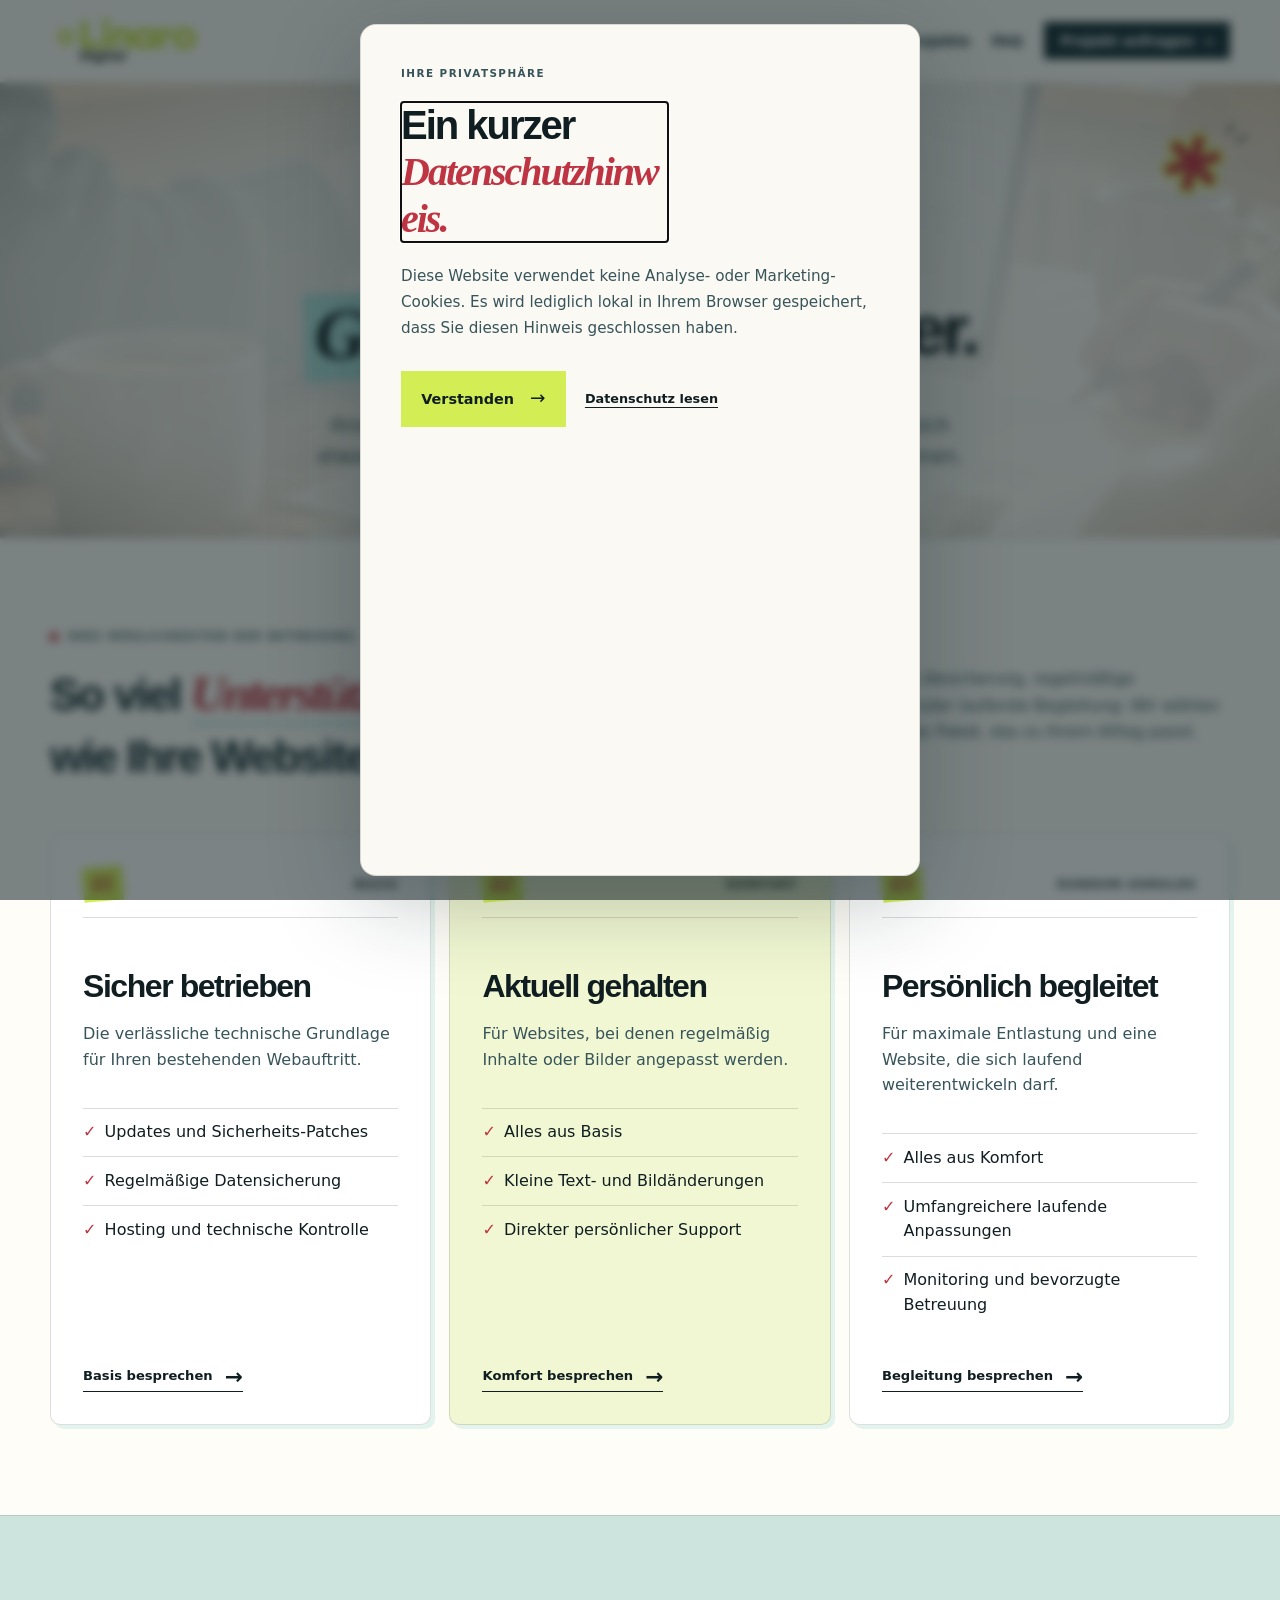
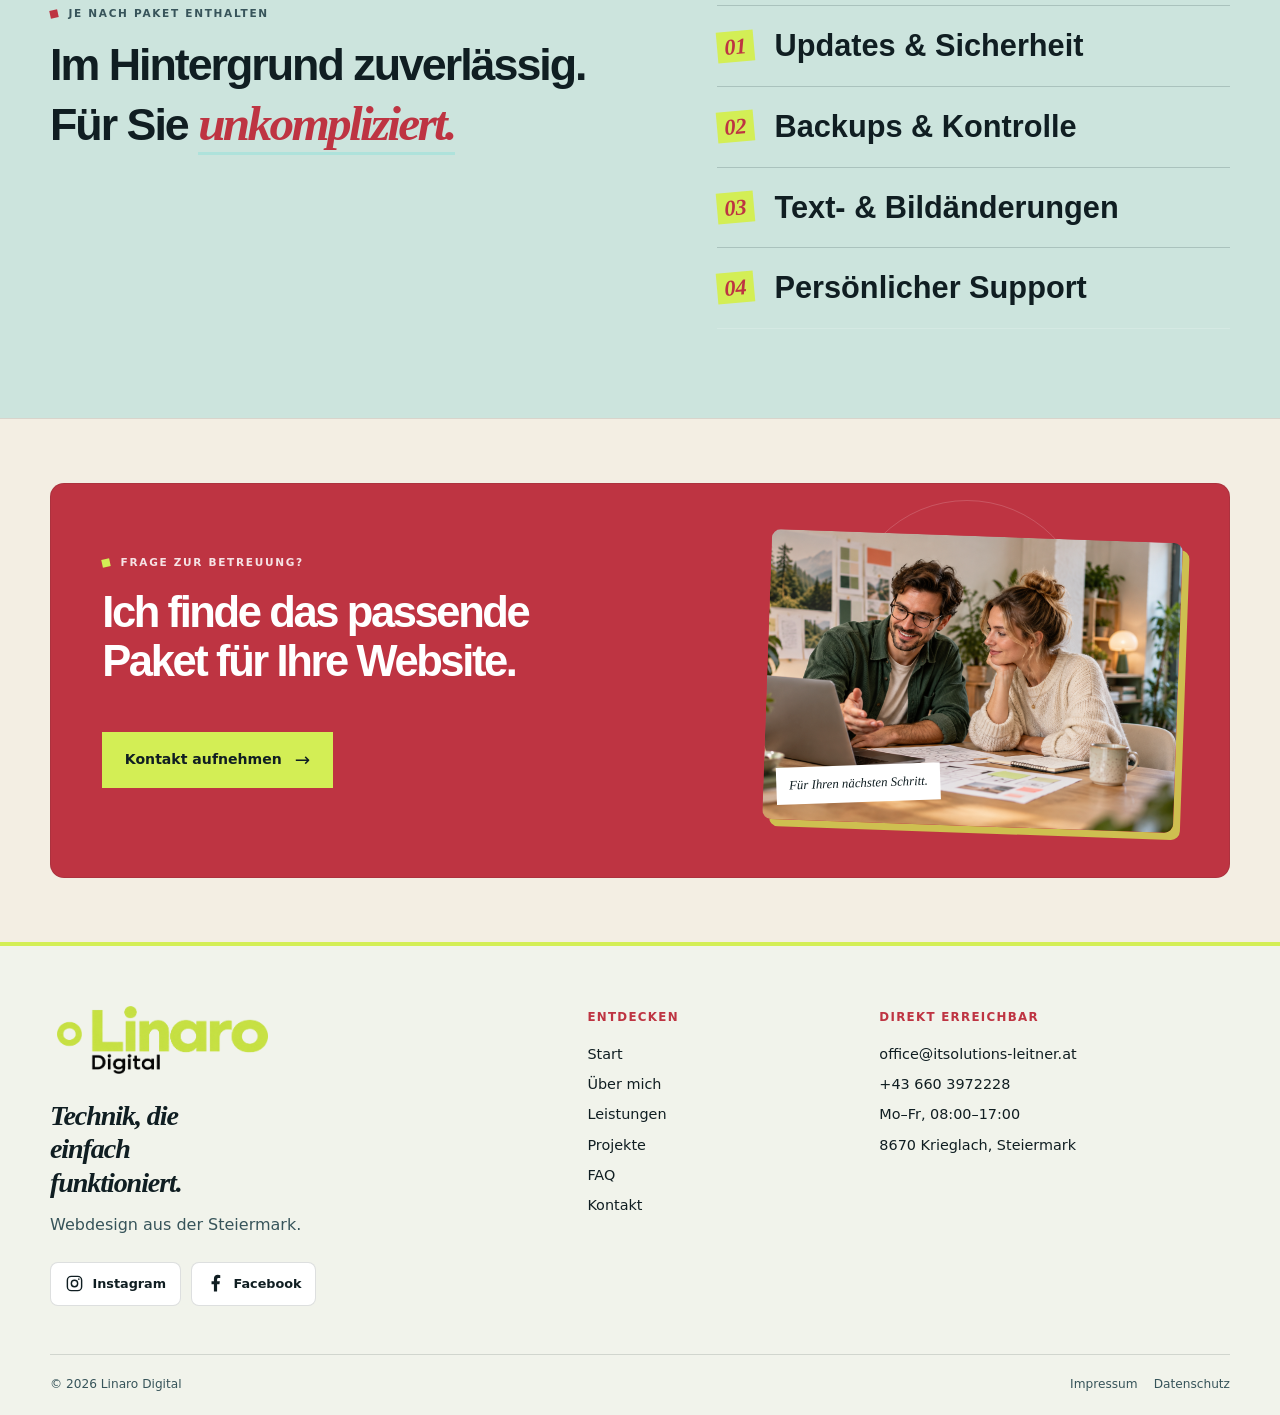
==== commit 2ee58cc4: "v6.0 Layout feinschliff" ====
--- a/betreuung.html
+++ b/betreuung.html
@@ -50,7 +50,7 @@
           </p>
         </div>
       </section>
-      <section class="section care-showcase">
+      <section class="section care-showcase section-surface section-surface--white">
         <div class="container">
           <div class="care-showcase__head reveal">
             <div>
@@ -110,7 +110,7 @@
           </div>
         </div>
       </section>
-      <section class="care-included section section--ink">
+      <section class="care-included section section--ink section-surface section-surface--aqua">
         <div class="container">
           <div class="care-included__intro reveal">
             <p class="eyebrow">Je nach Paket enthalten</p>
@@ -124,7 +124,7 @@
           </ul>
         </div>
       </section>
-      <section class="cta-band">
+      <section class="cta-band section-surface section-surface--cream">
         <div class="container cta-panel">
           <div class="cta-panel__copy">
             <p class="eyebrow">Frage zur Betreuung?</p>
@@ -146,6 +146,23 @@
               ><span class="brand-mark"></span>Linaro<small>Digital</small></a>
             <p class="footer-unified__tagline">Technik, die einfach funktioniert.</p>
             <p class="muted">Webdesign aus der Steiermark.</p>
+            <nav class="footer-social" aria-label="Social Media">
+              <!-- Profil-URLs ergänzen, sobald Instagram und Facebook verfügbar sind. -->
+              <a class="footer-social__link" href="https://www.instagram.com/" target="_blank" rel="noopener noreferrer" aria-label="Instagram öffnen (neuer Tab)">
+                <svg viewBox="0 0 24 24" fill="none" stroke="currentColor" stroke-width="1.8" aria-hidden="true" focusable="false">
+                  <rect x="3" y="3" width="18" height="18" rx="5" />
+                  <circle cx="12" cy="12" r="4" />
+                  <circle cx="17.5" cy="6.5" r="1" fill="currentColor" stroke="none" />
+                </svg>
+                <span>Instagram</span>
+              </a>
+              <a class="footer-social__link" href="https://www.facebook.com/" target="_blank" rel="noopener noreferrer" aria-label="Facebook öffnen (neuer Tab)">
+                <svg viewBox="0 0 24 24" fill="currentColor" aria-hidden="true" focusable="false">
+                  <path d="M14 22v-9h3l.5-4H14V7c0-1.2.4-2 2-2h2V1.5A25 25 0 0 0 15 1c-3 0-5 1.8-5 5v3H7v4h3v9z" />
+                </svg>
+                <span>Facebook</span>
+              </a>
+            </nav>
           </div>
           <div>
             <p class="footer-title">Entdecken</p>
--- a/css/style.css
+++ b/css/style.css
@@ -5511,7 +5511,7 @@
   align-items: center;
   display: flex;
   flex-wrap: wrap;
-  font-size: 0.65rem;
+  font-size: clamp(0.8rem, 1.1vw, 1rem);
   font-weight: 700;
   gap: 0.65rem 1.2rem;
   justify-content: center;
@@ -5532,7 +5532,7 @@
 .hero-showcase h1 {
   color: var(--ink-deep);
   font-family: 'Arial Black', 'Helvetica Neue', Arial, sans-serif;
-  font-size: clamp(4rem, 7.8vw, 8.5rem);
+  font-size: clamp(4rem, 8.6vw, 9.5rem);
   font-weight: 900;
   letter-spacing: -0.075em;
   line-height: 0.98;
@@ -5643,7 +5643,7 @@
   outline-offset: 5px;
 }
 .hero-showcase__preview-wrap {
-  margin: 2rem auto 0;
+  margin: clamp(3rem, 5vw, 4.5rem) auto 0;
   max-width: 920px;
   position: relative;
 }
@@ -5851,7 +5851,7 @@
     width: min(700px, calc(100% - 2.5rem));
   }
   .hero-showcase__eyebrow {
-    font-size: 0.57rem;
+    font-size: clamp(0.7rem, 1.7vw, 0.85rem);
     gap: 0.5rem;
     margin-bottom: 2.7rem;
   }
@@ -5861,7 +5861,7 @@
     padding: 0;
   }
   .hero-showcase__headline { max-width: 100%; }
-  .hero-showcase h1 { font-size: clamp(2.65rem, 11.4vw, 5.5rem); }
+  .hero-showcase h1 { font-size: clamp(2.1rem, 11.8vw, 5.75rem); }
   .hero-showcase__spark {
     right: -0.3rem;
     top: -2.4rem;
@@ -5886,7 +5886,7 @@
   }
   .hero-showcase__cta { font-size: 0.9rem; padding: 0.7rem 1.3rem; }
   .hero-showcase__work-link { font-size: 0.9rem; }
-  .hero-showcase__preview-wrap { margin-top: 2rem; }
+  .hero-showcase__preview-wrap { margin-top: 3rem; }
   .hero-preview__page { padding: 0 1.4rem; }
   .hero-preview__nav-items { gap: 0.8rem; }
   .hero-preview__body { gap: 0.9rem; }
@@ -7039,6 +7039,157 @@
   .footer-unified .footer-bottom { align-items: flex-start; flex-direction: column; }
 }
 
+/* Social Media: reine Links ohne eingebettete Plattform-Skripte oder Tracking. */
+.footer-social {
+  display: flex;
+  flex-wrap: wrap;
+  gap: 0.65rem;
+  margin-top: 1.5rem;
+}
+.footer-social__link {
+  align-items: center;
+  background: var(--white);
+  border: 1px solid var(--editorial-line);
+  border-radius: 8px;
+  color: var(--ink-deep);
+  display: inline-flex;
+  font-size: 0.8rem;
+  font-weight: 700;
+  gap: 0.55rem;
+  min-height: 44px;
+  padding: 0.65rem 0.85rem;
+  transition: background 0.2s, border-color 0.2s;
+}
+.footer-social__link svg { flex-shrink: 0; height: 19px; width: 19px; }
+.footer-social__link:hover { background: var(--lime); border-color: var(--lime); }
+.footer-social__link:focus-visible { outline: 2px solid var(--coral); outline-offset: 4px; }
+
+/* Datenschutzhinweis: nativer modaler Dialog, zentriert und mobil bildschirmfüllend. */
+body.cookie-note-open { overflow: hidden; }
+.cookie-banner {
+  background: var(--paper);
+  border: 1px solid var(--editorial-line);
+  border-radius: 16px;
+  box-shadow: 0 24px 90px rgba(16, 30, 34, 0.25);
+  color: var(--ink-deep);
+  display: block;
+  height: auto;
+  inset: 0;
+  margin: auto;
+  max-height: calc(100vh - 3rem);
+  max-height: calc(100dvh - 3rem);
+  max-width: 560px;
+  overflow: auto;
+  padding: clamp(1.5rem, 4vw, 2.5rem);
+  position: fixed;
+  width: calc(100% - 3rem);
+}
+.cookie-banner::backdrop {
+  background: rgba(16, 30, 34, 0.55);
+  backdrop-filter: blur(5px);
+}
+.cookie-banner .cookie-banner__content {
+  align-items: stretch;
+  display: flex;
+  flex-direction: column;
+  gap: 0;
+  justify-content: center;
+}
+.cookie-banner__eyebrow {
+  color: var(--ink-soft);
+  font-size: 0.65rem;
+  font-weight: 700;
+  letter-spacing: 0.14em;
+  margin-bottom: 1.3rem;
+  text-transform: uppercase;
+}
+.cookie-banner h2 {
+  font-family: var(--display);
+  font-size: clamp(1.65rem, 4vw, 2.5rem);
+  font-weight: 900;
+  letter-spacing: -0.05em;
+  line-height: 1.15;
+  margin: 0 0 1.4rem;
+  overflow-wrap: anywhere;
+}
+.cookie-banner h2 em {
+  color: var(--coral);
+  font-family: var(--editorial-serif);
+  font-style: italic;
+  font-weight: 700;
+}
+.cookie-banner p { color: var(--ink-soft); font-size: 0.95rem; line-height: 1.7; margin: 0; }
+.cookie-banner .cookie-banner__actions {
+  align-items: center;
+  display: flex;
+  flex-wrap: wrap;
+  gap: 1.2rem;
+  margin-top: 1.8rem;
+}
+.cookie-banner .button { font-size: 0.9rem; gap: 1rem; min-height: 48px; padding: 0.8rem 1.2rem; }
+.cookie-banner a { font-size: 0.8rem; text-decoration: underline; text-underline-offset: 0.25rem; }
+.cookie-banner a:hover { color: var(--coral); }
+@media (max-width: 600px) {
+  .cookie-banner {
+    border: 0;
+    border-radius: 0;
+    box-shadow: none;
+    height: 100vh;
+    height: 100dvh;
+    inset: 0;
+    margin: 0;
+    max-height: 100vh;
+    max-height: 100dvh;
+    max-width: none;
+    padding: max(2rem, env(safe-area-inset-top)) max(1.5rem, env(safe-area-inset-right)) max(2rem, env(safe-area-inset-bottom)) max(1.5rem, env(safe-area-inset-left));
+    width: 100%;
+  }
+  .cookie-banner .cookie-banner__content { min-height: 100%; }
+  .cookie-banner h2 { font-size: clamp(1.65rem, 7vw, 2.4rem); }
+  .cookie-banner .cookie-banner__actions { align-items: stretch; flex-direction: column; gap: 1.3rem; }
+  .cookie-banner .button { justify-content: space-between; width: 100%; }
+  .cookie-banner a { align-self: center; padding: 0.5rem; }
+}
+
+/* Abschnittsflächen: vorhandene Markenfarben mit klar erkennbaren Wechseln. */
+:root {
+  --surface-white: #fffdf8;
+  --surface-cream: #f3eee3;
+  --surface-aqua: #cce4dd;
+  --surface-leaf: #e7eec4;
+  --surface-rose: #f1dfdb;
+}
+.section-surface--white { --section-surface: var(--surface-white); }
+.section-surface--cream { --section-surface: var(--surface-cream); }
+.section-surface--aqua { --section-surface: var(--surface-aqua); }
+.section-surface--leaf { --section-surface: var(--surface-leaf); }
+.section-surface--rose { --section-surface: var(--surface-rose); }
+main > section.section-surface,
+.page--references main > .section--ink.section-surface:last-child {
+  background: var(--section-surface);
+  border-top: 1px solid rgba(16, 30, 34, 0.12);
+}
+/* Der Bildverlauf übernimmt die Fläche, damit der Abschluss nicht wieder weiß wirkt. */
+.closing-stage.section-surface::after {
+  background: linear-gradient(90deg, var(--section-surface) 20%, rgba(243, 238, 227, 0.5));
+}
+/* Die vier Leistungen sind eigenständige Kapitel innerhalb derselben Section. */
+.services-overview .service-editorial {
+  background: var(--surface-cream);
+  border: 1px solid var(--editorial-line);
+  border-radius: 12px;
+  gap: clamp(2rem, 5vw, 5rem);
+  margin-bottom: 2rem;
+  padding: clamp(1.5rem, 3.5vw, 3rem);
+}
+.services-overview .service-editorial:nth-child(even) { background: var(--surface-aqua); }
+.services-overview .service-editorial:last-child { margin-bottom: 0; }
+@media (max-width: 850px) {
+  .services-overview .service-editorial { gap: 1.5rem; grid-template-columns: 1fr; padding: 1.4rem; }
+  .services-overview .service-editorial--reverse .service-editorial__image,
+  .services-overview .service-editorial--reverse .service-editorial__copy { grid-column: 1; grid-row: auto; }
+}
+
 /* === 20. GEZIELTE VERFEINERUNGEN: LEISTUNGSBILDER, PORTRAIT UND BETREUUNG === */
 .services-cinema .cinema-card__media {
   align-items: center;
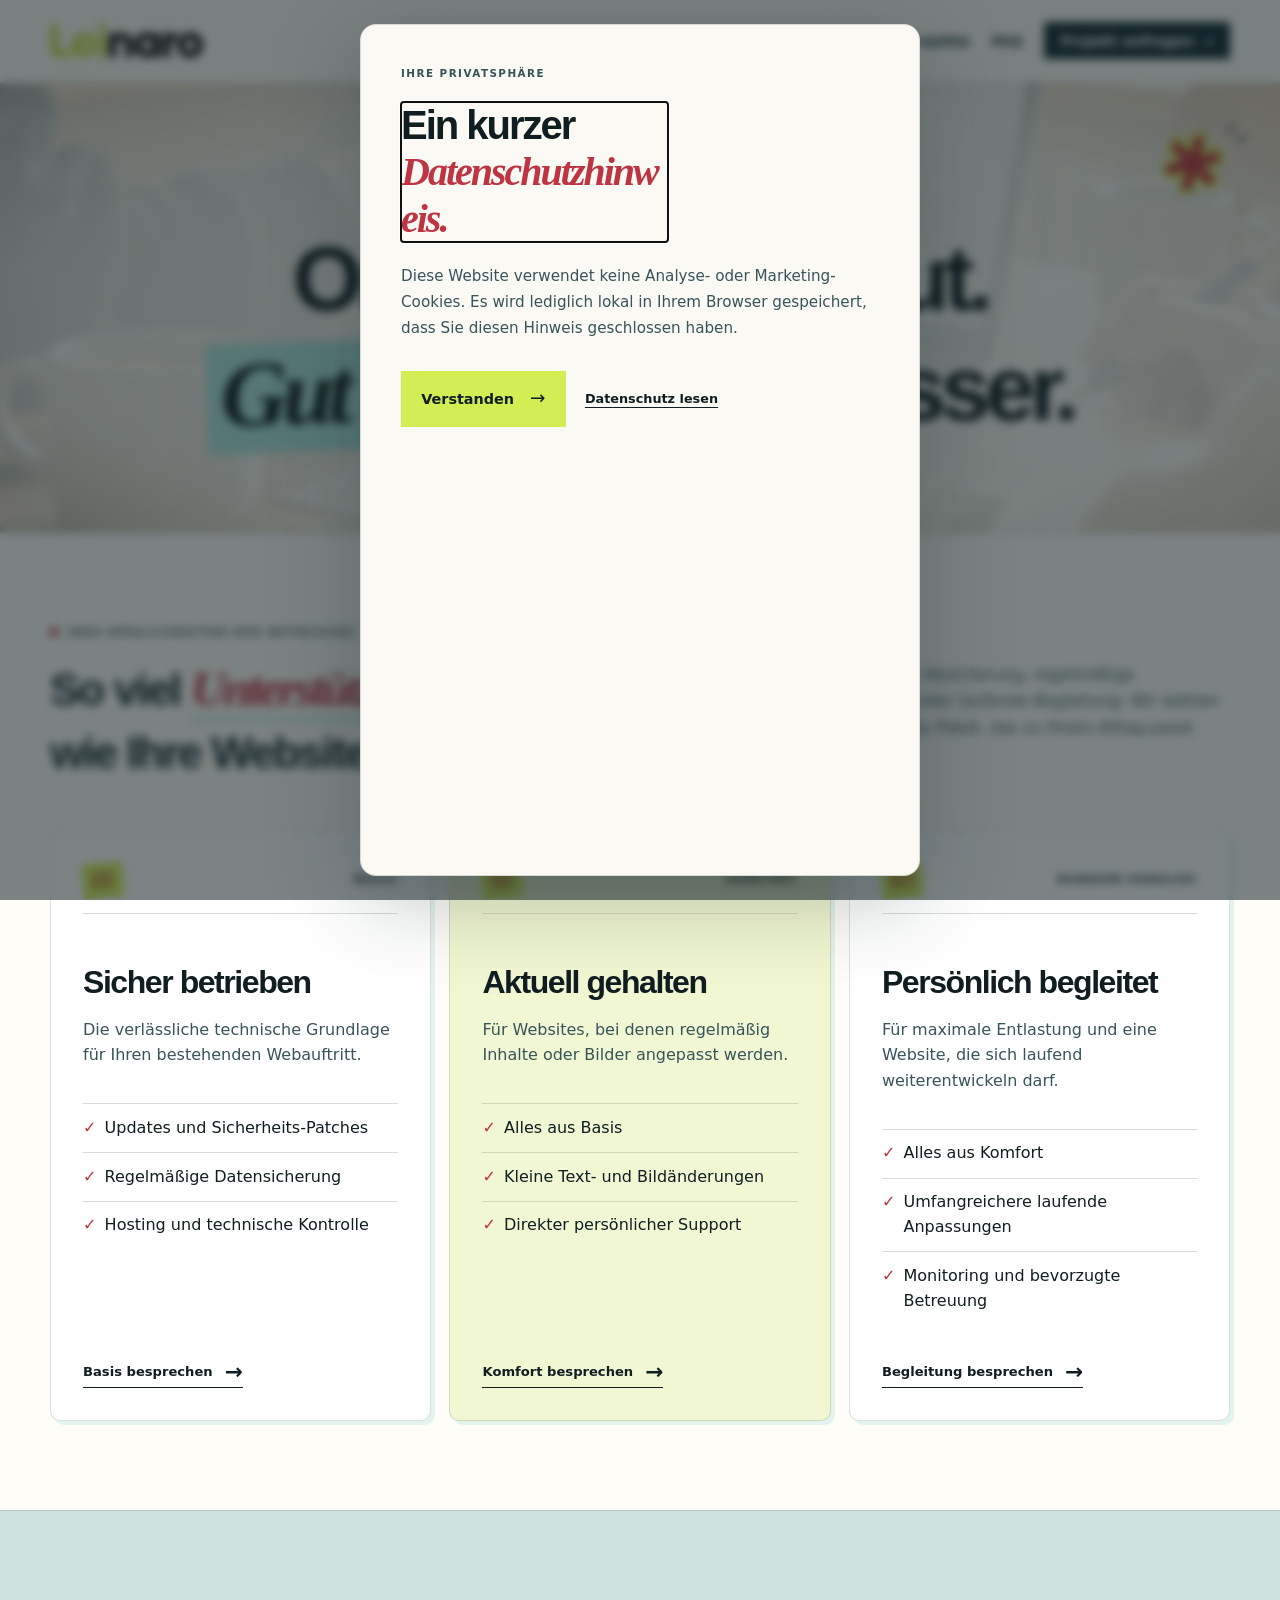
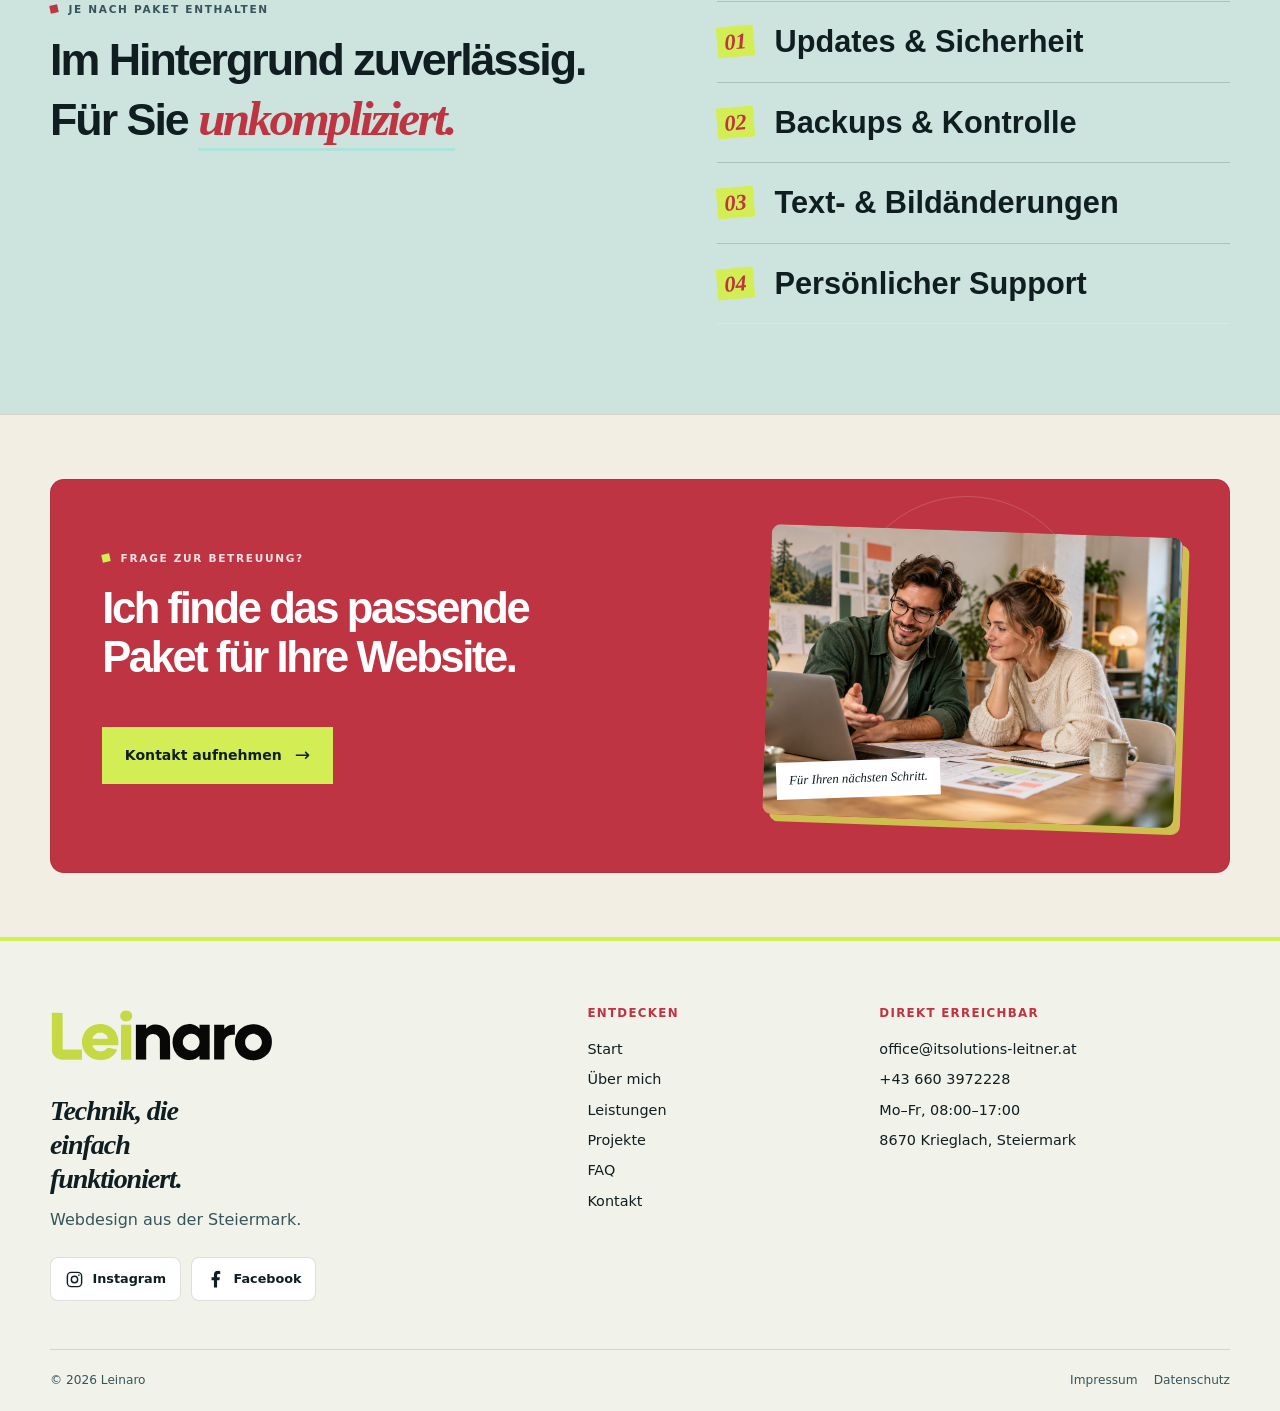
==== commit 38287c21: "v7.0 Feinschliff" ====
--- a/betreuung.html
+++ b/betreuung.html
@@ -5,19 +5,19 @@
     <meta name="viewport" content="width=device-width, initial-scale=1" />
     <meta
       name="description"
-      content="Laufende Website-Betreuung mit Updates, Backups, Hosting und persönlichem Support von Linaro Digital."
+      content="Laufende Website-Betreuung mit Updates, Backups, Hosting und persönlichem Support von Leinaro."
     />
     <link rel="stylesheet" href="css/style.css" />
     <script src="js/script.js" defer></script>
-    <title>Website-Betreuung | Linaro Digital</title>
-    <link rel="icon" href="images/linaro-mark.png" type="image/png" />
+    <title>Website-Betreuung | Leinaro</title>
+    <link rel="icon" href="images/leinaro-logo.svg" type="image/svg+xml" />
   </head>
   <body>
     <a class="skip-link" href="#main">Zum Inhalt springen</a>
     <header class="site-header">
       <nav class="nav container" aria-label="Hauptnavigation">
         <a class="brand" href="index.html"
-          ><span class="brand-mark"></span>Linaro<small>Digital</small></a
+          ><span class="brand-mark"></span>Leinaro</a
         ><button class="menu-toggle" type="button" aria-label="Menü öffnen" aria-expanded="false">
           <span></span><span></span><span></span>
         </button>
@@ -44,10 +44,6 @@
         <div class="container reveal">
           <p class="eyebrow">Leistung 02 · Betreuung</p>
           <h1>Online sein ist gut. <span class="lime">Gut betreut</span> sein besser.</h1>
-          <p class="lead">
-            Ihre Website bleibt aktuell, sicher und erreichbar. Und wenn sich etwas ändern soll,
-            wissen Sie genau, wen Sie kontaktieren können.
-          </p>
         </div>
       </section>
       <section class="section care-showcase section-surface section-surface--white">
@@ -142,8 +138,8 @@
       <div class="container">
         <div class="footer-unified__top">
           <div class="footer-unified__brand">
-            <a class="brand footer-brand" href="index.html" aria-label="Linaro Digital Startseite"
-              ><span class="brand-mark"></span>Linaro<small>Digital</small></a>
+            <a class="brand footer-brand" href="index.html" aria-label="Leinaro Startseite"
+              ><span class="brand-mark"></span>Leinaro</a>
             <p class="footer-unified__tagline">Technik, die einfach funktioniert.</p>
             <p class="muted">Webdesign aus der Steiermark.</p>
             <nav class="footer-social" aria-label="Social Media">
@@ -186,7 +182,7 @@
           </div>
         </div>
         <div class="footer-bottom">
-          <span>© 2026 Linaro Digital</span>
+          <span>© 2026 Leinaro</span>
           <div><a href="impressum.html">Impressum</a><a href="datenschutz.html">Datenschutz</a></div>
         </div>
       </div>
--- a/css/style.css
+++ b/css/style.css
@@ -223,7 +223,7 @@
 }
 .brand {
   align-items: center;
-  background: url('../images/linaro-logo.png') center / contain no-repeat;
+  background: url('../images/leinaro-logo.svg') center / contain no-repeat;
   display: inline-flex;
   flex: 0 0 auto;
   height: 3.15rem;
@@ -1134,7 +1134,7 @@
   padding-bottom: 3rem;
 }
 .footer-brand {
-  background-image: url('../images/linaro-logo-light.png');
+  background-image: url('../images/leinaro-logo.svg');
   height: 4.75rem;
   width: min(14rem, 100%);
 }
@@ -1238,7 +1238,7 @@
   border-color: rgba(255, 255, 255, 0.13);
 }
 .site-header--dark .brand {
-  background-image: url('../images/linaro-logo-light.png');
+  background-image: url('../images/leinaro-logo.svg');
 }
 .site-header--dark .nav-links a,
 .site-header--dark .nav-links button {
@@ -1641,7 +1641,7 @@
   padding-top: 0.35rem;
 }
 .statement-stage__ribbon {
-  background: var(--aqua);
+  background: var(--lime);
   color: var(--ink-deep);
   margin-top: 1rem;
   overflow: hidden;
@@ -3856,8 +3856,11 @@
   transform: rotate(-1deg) scale(1.02);
 }
 .statement-stage__ribbon-track {
-  animation: ribbon-scroll 28s linear infinite;
+  animation: ribbon-scroll 38s linear infinite;
+  backface-visibility: hidden;
   display: flex;
+  gap: 0;
+  transform: translate3d(0, 0, 0);
   width: max-content;
   will-change: transform;
 }
@@ -3871,6 +3874,9 @@
   padding-right: 1.4rem;
 }
 @keyframes ribbon-scroll {
+  from {
+    transform: translate3d(0, 0, 0);
+  }
   to {
     transform: translate3d(-50%, 0, 0);
   }
@@ -4290,10 +4296,10 @@
 /* Mehr Inhalt pro Hälfte verhindert auf breiten Monitoren eine sichtbare Lücke
    im endlosen Laufband. */
 .statement-stage__ribbon-track span {
-  min-width: max-content;
-}
-
-/* Hauptleistungen in der etablierten Leitwerk-Akzentfarbe. */
+  min-width: 100vw;
+}
+
+/* Hauptleistungen in der etablierten Leinaro-Akzentfarbe. */
 .cinema-card h3 {
   color: var(--lime);
 }
@@ -5034,7 +5040,7 @@
   }
 }
 .site-header--dark .brand {
-  background-image: url('../images/linaro-logo.png');
+  background-image: url('../images/leinaro-logo.svg');
 }
 .site-header--dark .nav-links a,
 .site-header--dark .nav-links button {
@@ -5394,7 +5400,7 @@
 }
 .footer-brand,
 .site-footer--premium .footer-brand {
-  background-image: url('../images/linaro-logo.png');
+  background-image: url('../images/leinaro-logo.svg');
 }
 .footer-title,
 .footer-premium__top > div:nth-child(2) p {
@@ -6181,7 +6187,7 @@
 .image-narrative__image p { background: rgba(16, 30, 34, 0.75); padding: 0.8rem; }
 .statement-stage::before { display: none; }
 .statement-stage__ribbon {
-  background: var(--aqua);
+  background: #D3EE55;
   border-bottom: 1px solid var(--editorial-line);
   border-top: 1px solid var(--editorial-line);
   color: var(--ink-deep);
@@ -7151,6 +7157,40 @@
   .cookie-banner a { align-self: center; padding: 0.5rem; }
 }
 
+/* Unterseiten-Heros: nur Seitentitel und kurze Rubrik, wie auf der Startseite. */
+.page-hero.page-hero {
+  padding: clamp(4.5rem, 7vw, 7rem) 0 clamp(4rem, 6vw, 6rem);
+}
+.page-hero.page-hero > .container { max-width: 1220px; }
+.page-hero.page-hero .eyebrow {
+  font-size: clamp(0.75rem, 1.05vw, 0.95rem);
+  margin-bottom: clamp(1.6rem, 3vw, 2.6rem);
+}
+.page-hero.page-hero h1 {
+  font-size: clamp(3.2rem, 7.1vw, 7.5rem);
+  font-weight: 900;
+  letter-spacing: -0.065em;
+  line-height: 1.03;
+  max-width: 20ch;
+  text-wrap: balance;
+}
+.page-hero.page-hero h1 .lime { line-height: 1.08; }
+@media (max-width: 850px) {
+  .page-hero.page-hero { padding: 3.5rem 0 4rem; }
+  .page-hero.page-hero h1 {
+    font-size: clamp(2.1rem, 9.4vw, 4.75rem);
+    letter-spacing: -0.055em;
+    line-height: 1.08;
+    max-width: 100%;
+  }
+  .page-hero.page-hero h1 .lime {
+    font-size: min(1.02em, 8.7vw);
+    margin-top: 0.2em;
+    padding-inline: 0.1em;
+  }
+  .page-hero.page-hero .eyebrow { font-size: 0.7rem; margin-bottom: 2rem; }
+}
+
 /* Abschnittsflächen: vorhandene Markenfarben mit klar erkennbaren Wechseln. */
 :root {
   --surface-white: #fffdf8;
